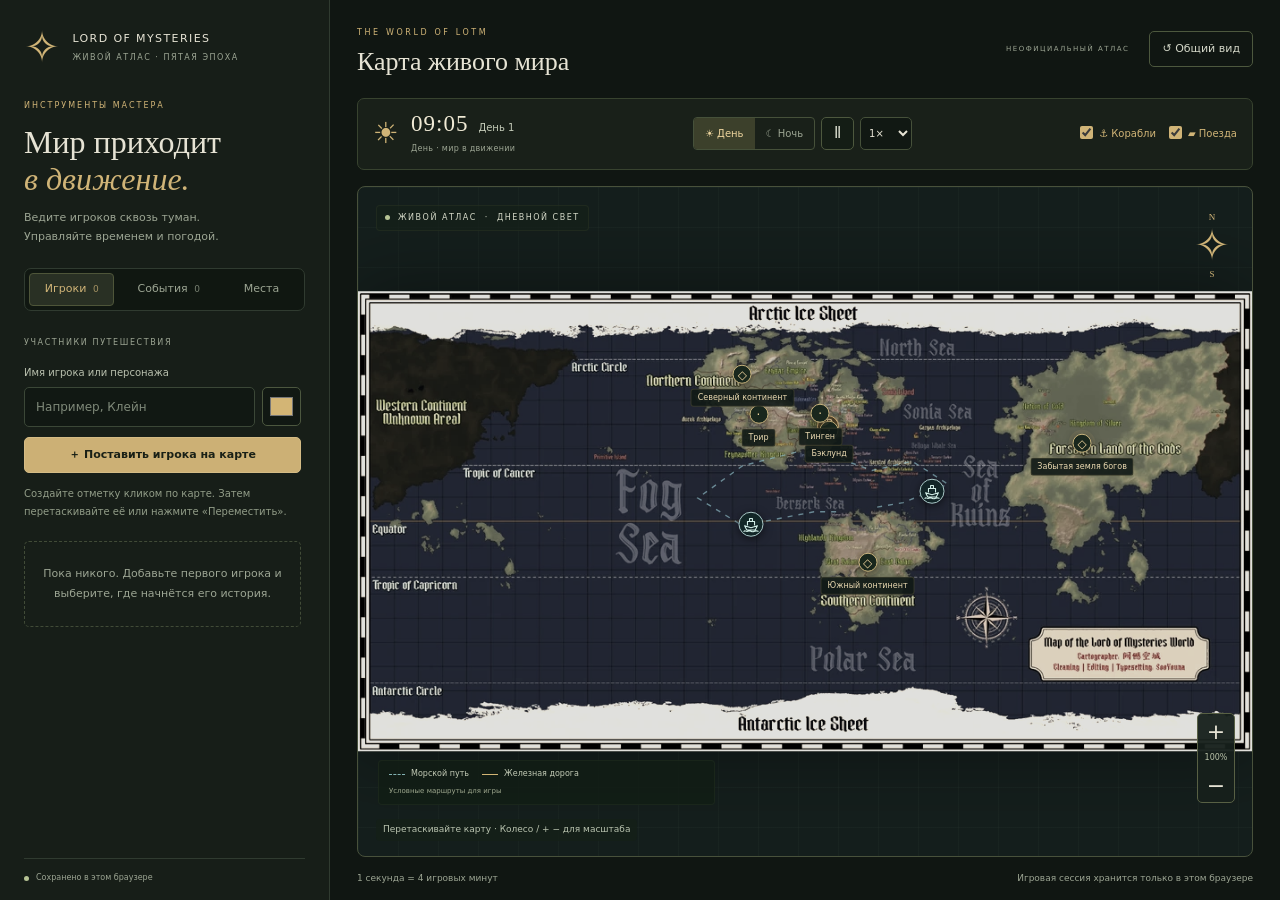
==== downloads/LotM-Atlas.html @ 6cd2f4c1 "Add interactive LotM atlas with players, time, transport and weather" ====
<!doctype html>
<html lang="ru">
<head><meta charset="utf-8"><meta name="viewport" content="width=device-width, initial-scale=1"><meta name="theme-color" content="#111713"><title>LotM — Живой атлас</title><style>
:root{color-scheme:dark;--bg:#101612;--panel:#171e18;--line:#303b30;--text:#e6e3d4;--muted:#9ca593;--gold:#d0b477;--soft-gold:#aa945f;--field:#111813}*{box-sizing:border-box}[hidden]{display:none!important}body{margin:0;display:flex;height:100dvh;background:var(--bg);color:var(--text);font:13px/1.5 system-ui,-apple-system,sans-serif}button,input,select{font:inherit}button{cursor:pointer;color:inherit}button,a,input,select{-webkit-tap-highlight-color:transparent}button:focus-visible,a:focus-visible,input:focus-visible,select:focus-visible{outline:2px solid var(--gold);outline-offset:3px}button:disabled{opacity:.5;cursor:not-allowed}button{transition:background .15s,border-color .15s,color .15s}button:hover{border-color:var(--soft-gold)}aside{width:330px;flex-shrink:0;padding:26px 24px 16px;border-right:1px solid var(--line);background:var(--panel);display:flex;flex-direction:column;min-height:0}.brand{display:flex;align-items:center;gap:11px;color:var(--text);text-decoration:none;letter-spacing:1.4px;font-size:11px;flex-shrink:0}.sigil{font:43px Georgia,serif;line-height:1;color:var(--gold)}.brand small{display:block;font-size:8px;color:var(--muted);letter-spacing:1.5px;margin-top:4px}.chapter{font-size:8px;letter-spacing:2px;color:var(--gold);margin-top:31px}h1{font:32px/1.15 Georgia,serif;margin:12px 0 10px}h1 em{font-weight:normal;color:var(--gold)}.intro{color:var(--muted);font-size:11px;line-height:1.8;margin:0 0 21px}.tabs{display:grid;grid-template-columns:1fr 1.2fr .9fr;padding:4px;gap:3px;background:#101711;border:1px solid var(--line);border-radius:7px;flex-shrink:0;margin-bottom:24px}.tabs button{border:1px solid transparent;background:transparent;padding:7px 3px;font-size:11px;color:var(--muted);border-radius:4px;white-space:nowrap}.tabs button.active{color:var(--gold);background:#293024;border-color:#4e5539}.tabs span{font-size:9px;opacity:.75;margin-left:3px}.sidebar-content{flex:1;min-height:0;overflow:auto;scrollbar-width:thin;scrollbar-color:#4e593f transparent;padding:2px 4px 10px 0}.section-label,.list-heading{color:var(--muted);font-size:8px;letter-spacing:1.6px;margin:0 0 16px}.list-heading{display:flex;justify-content:space-between;margin-bottom:9px}form label{display:block;color:#bac1af;font-size:10px;margin-bottom:7px}input:not([type=checkbox]):not([type=range]):not([type=color]),select{width:100%;min-width:0;border:1px solid #3b4737;background:var(--field);border-radius:5px;color:var(--text);font-size:12px;padding:10px 11px;outline-offset:1px}input::placeholder{color:#7f8979}input[type=color]{width:39px;height:39px;flex-shrink:0;background:var(--field);border:1px solid #4c573f;border-radius:5px;padding:5px;cursor:pointer}input[type=range]{width:100%;accent-color:var(--gold);margin:2px 0 15px}input[type=checkbox]{accent-color:var(--gold);width:13px;height:13px;margin:0 6px 0 0;vertical-align:-2px;cursor:pointer}.input-row{display:flex;gap:7px;margin-bottom:10px}.primary,.outline,.square{border:1px solid #4d583e;border-radius:5px;padding:9px 12px;font-size:11px;background:transparent;color:#d4d7c8}.primary{background:#ccb075;color:#192016;border-color:#d4bb85;font-weight:600}.primary:hover{background:#e0c58d}.full{width:100%}.form-note{font-size:10px;line-height:1.8;color:#929d88;margin:12px 0 20px}.form-grid{display:grid;grid-template-columns:1fr 1fr;gap:10px;margin:13px 0}.form-grid select{font-size:10px;padding:9px 6px}.range-label{display:flex;justify-content:space-between}.range-label span{color:var(--gold)}.entity-list{display:flex;flex-direction:column;gap:9px}.entity-card{border:1px solid #394432;background:#1b231b;border-radius:6px;padding:12px}.entity-card.selected{border-color:#9c8856;background:#272e22}.entity-head{display:flex;gap:10px;align-items:center;min-width:0}.entity-avatar{flex-shrink:0;width:31px;height:31px;display:grid;place-items:center;background:#111a13;border:1px solid var(--player-color,var(--gold));border-radius:50%;color:var(--player-color,var(--gold));font-size:13px}.entity-meta{min-width:0;flex:1}.entity-meta strong{font-weight:500;font-size:12px;display:block;overflow-wrap:anywhere}.entity-meta small,.entity-meta p{display:block;margin:2px 0 0;color:var(--muted);font-size:9px}.entity-actions{display:flex;gap:7px;margin:11px 0 0;flex-wrap:wrap}.entity-actions button{padding:5px 8px;border:1px solid #45513c;background:#20291d;border-radius:4px;font-size:10px;color:#c6ceba}.entity-actions .danger{color:#cba09a;border-color:#57403a;background:transparent}.empty-state{padding:22px 13px;border:1px dashed #414b37;border-radius:5px;text-align:center;color:var(--muted);font-size:11px;line-height:1.8}.empty-state strong{display:block;font-size:12px;color:#d0d3c2;font-weight:500}.empty-state p{margin:5px 0 0}.journal-label{margin:25px 0 12px}#journal{list-style:none;margin:0;padding:0}#journal li{padding:9px 0;border-top:1px solid #303a2b;color:#b1baa5;font-size:10px;line-height:1.7;overflow-wrap:anywhere}.journal-time{display:block;font-size:8px;letter-spacing:.6px;color:var(--gold);margin-bottom:3px}.aside-bottom{display:flex;gap:7px;align-items:center;border-top:1px solid var(--line);padding-top:13px;margin-top:7px;color:var(--muted);font-size:8px;flex-shrink:0}.status{display:inline-block;width:5px;height:5px;background:#b6c394;border-radius:50%;flex-shrink:0}.search{display:flex;align-items:center;gap:8px;border:1px solid #3b4737;padding:0 10px;border-radius:5px;background:var(--field)}.search>span{font-size:24px;color:var(--gold)}.search input:not([type]){border:0;background:none;padding-left:0;outline:none}.search:focus-within{outline:2px solid var(--gold);outline-offset:1px}kbd{border:1px solid var(--line);padding:0 5px;font-size:10px;color:var(--muted)}.filters{display:flex;gap:6px;margin:12px 0 23px}.filters button{font-size:10px;background:transparent;border:1px solid var(--line);padding:6px 9px;border-radius:4px;color:var(--muted)}.filters .active{background:#c8ad7219;border-color:#776844;color:var(--gold)}.place{display:flex;width:100%;text-align:left;gap:10px;align-items:center;border:1px solid transparent;background:none;padding:10px 6px;border-radius:5px;margin-bottom:4px}.place:hover,.place.selected{background:#252e21;border-color:#454f38}.place .icon{border:1px solid #414e36;width:29px;height:29px;display:grid;place-items:center;color:var(--gold);border-radius:4px;flex-shrink:0}.place strong{display:block;font-weight:500;font-size:12px}.place small{font-size:9px;color:var(--muted)}.place .arrow{margin-left:auto;color:var(--gold)}.empty{font-size:12px;color:var(--muted);padding:16px}main{padding:0 27px;min-width:0;flex:1;display:flex;flex-direction:column;min-height:0}header{height:98px;display:flex;align-items:center;justify-content:space-between;flex-shrink:0;gap:15px}.eyebrow{font-size:8px;letter-spacing:2.6px;color:var(--gold)}h2{font:26px Georgia,serif;margin:7px 0 0}.header-actions{display:flex;gap:20px;align-items:center}.edition{font-size:7px;letter-spacing:1.5px;color:var(--muted)}.world-controls{display:flex;align-items:center;gap:19px;justify-content:space-between;padding:12px 15px;background:#192019;border:1px solid #38432f;border-radius:7px;margin-bottom:16px;flex-shrink:0;flex-wrap:wrap}.clock-block{display:flex;align-items:center;gap:12px;min-width:152px}#phase-icon{font-size:29px;color:var(--gold);line-height:1}.clock-line{display:flex;gap:10px;align-items:baseline}#world-time{font:23px Georgia,serif;letter-spacing:1px;color:#f0ead5}#world-day{color:#c4cbb8;font-size:10px}#phase-label{font-size:8px;color:var(--muted);letter-spacing:.3px}.time-controls{display:flex;align-items:center;gap:6px}.segmented{display:flex;border:1px solid #46513a;border-radius:4px;overflow:hidden}.segmented button{border:0;background:transparent;color:var(--muted);padding:8px 11px;font-size:10px}.segmented button[aria-pressed=true]{background:#3c402b;color:#ecd39d}.square{font-size:15px;width:33px;height:33px;padding:3px;line-height:1;background:#141d15}.speed-label{margin:0}.speed-label select{width:52px;padding:7px 4px;font-size:10px;border-color:#46513a;height:33px}.transport-controls{display:flex;gap:13px;align-items:center}.transport-controls label{font-size:10px;white-space:nowrap;cursor:pointer;color:#bfc7b0}.transport-controls label:has(input:checked){color:var(--gold)}.map{position:relative;flex:1;overflow:hidden;min-height:350px;background:#141e1c;border:1px solid #48513b;border-radius:8px;touch-action:none;cursor:grab}.map:active{cursor:grabbing}.map[data-placing=true]{cursor:crosshair}.map-grid{position:absolute;inset:0;background-image:linear-gradient(#82977c0b 1px,transparent 1px),linear-gradient(90deg,#82977c0b 1px,transparent 1px);background-size:40px 40px}#world{position:absolute;width:100%;top:50%;transform-origin:center;user-select:none}#world img{display:block;width:100%;height:auto;filter:sepia(.3) saturate(.66) brightness(.88);box-shadow:0 0 70px #0006}#night-overlay,#routes-layer,#weather-layer,#transport-layer,#markers,#players-layer{position:absolute;inset:0;width:100%;height:100%;pointer-events:none}#night-overlay{background:linear-gradient(120deg,#111b58db,#171936d9 65%,#4a35598c);opacity:0;transition:opacity 1.3s;z-index:1}#routes-layer{z-index:2}#weather-layer{z-index:3}#transport-layer{z-index:4}#markers{z-index:5}#players-layer{z-index:6}.marker,.player-marker{position:absolute;transform:translate(-50%,-50%);pointer-events:auto}.marker{border:1px solid #c6b27c;background:#19271d;box-shadow:0 0 0 4px #c8ad721a,0 3px 10px #0008;width:19px;height:19px;border-radius:50%;color:#efd49e;font-size:12px;display:grid;place-items:center;padding:0}.marker:hover,.marker.selected{background:#c8ad72;color:#142016;z-index:2}.marker span{position:absolute;top:23px;background:#111a16e8;padding:2px 6px;border:1px solid #8b805244;border-radius:3px;white-space:nowrap;font-size:8px;color:#ead9b1;pointer-events:none}.player-marker{border:0;background:transparent;padding:0;display:flex;align-items:center;flex-direction:column;touch-action:none;cursor:grab}.player-marker:active{cursor:grabbing}.player-dot{display:grid;place-items:center;width:30px;height:30px;border:2px solid var(--player-color,var(--gold));border-radius:50%;background:#142019;color:var(--player-color,var(--gold));box-shadow:0 0 0 5px #15251bcc,0 3px 12px #0009;font-size:12px;font-weight:700}.player-label{position:absolute;top:35px;white-space:nowrap;max-width:170px;overflow:hidden;text-overflow:ellipsis;background:#111b16f5;color:var(--player-color,var(--gold));border:1px solid var(--player-color,var(--gold));border-radius:4px;padding:3px 7px;font-size:10px;line-height:1.3}.player-marker.selected .player-dot{box-shadow:0 0 0 5px #d3b57538,0 0 22px #d3b57577}.map-label{position:absolute;top:18px;left:18px;font-size:8px;letter-spacing:1.5px;display:flex;gap:8px;align-items:center;color:#d5d9c8;background:#152019b8;border:1px solid #4b563633;border-radius:4px;padding:6px 8px;pointer-events:none;z-index:7}.compass{position:absolute;top:25px;right:22px;display:flex;flex-direction:column;text-align:center;color:var(--gold);font:9px Georgia;pointer-events:none;z-index:7}.compass span{font-size:43px;line-height:1.1}.zoom{position:absolute;bottom:53px;right:17px;display:flex;flex-direction:column;background:#17201cf2;border:1px solid #586044;border-radius:5px;overflow:hidden;align-items:center;z-index:8}.zoom button{background:none;border:0;width:36px;height:34px;font-size:22px}.zoom button:hover{background:#35402a}.zoom span{font-size:8px;color:#bdc6ac;padding:4px}.hint{position:absolute;bottom:15px;left:18px;color:#bac4b0;font-size:9px;background:#142018ce;padding:4px 7px;border-radius:4px;pointer-events:none;z-index:7}.map-legend{display:flex;flex-wrap:wrap;gap:6px 13px;position:absolute;bottom:51px;left:20px;font-size:8px;color:#c3cbb6;pointer-events:none;background:#121d16dc;padding:7px 10px;border:1px solid #3d4a3233;border-radius:4px;z-index:7;max-width:calc(100% - 85px)}.map-legend span{display:flex;align-items:center;gap:6px}.map-legend small{font-size:7px;color:#9fa98f;width:100%}.legend-line{display:inline-block;width:16px;height:0;border-top:1px dashed #82b2b2}.legend-line.rail{border-color:#d3b575;border-top-style:solid}#placement-banner{position:absolute;top:55px;left:18px;right:80px;display:flex;justify-content:space-between;gap:10px;align-items:center;z-index:10;background:#34412af5;border:1px solid #b39d62;border-radius:5px;padding:10px 12px;font-size:11px;color:#eee3c1;box-shadow:0 5px 22px #0005}#placement-text{overflow-wrap:anywhere}#cancel-placement{background:#1b281b;border:1px solid #7a8457;border-radius:3px;padding:5px 7px;color:#e4d7af;font-size:10px;white-space:nowrap}#detail{position:absolute;bottom:110px;left:20px;width:300px;max-width:calc(100% - 90px);background:#18201cf5;border:1px solid #74805a;border-radius:7px;padding:20px;box-shadow:0 12px 40px #0006;cursor:default;z-index:9}#detail h3{font:24px Georgia;margin:9px 0}#detail p{font-size:11px;color:#bec6b2;line-height:1.8}#detail small{color:var(--gold);letter-spacing:1.2px;font-size:8px}#detail button{position:absolute;right:12px;top:8px;border:0;background:none;font-size:22px;color:var(--muted)}footer{display:flex;justify-content:space-between;gap:15px;padding:15px 0;color:var(--muted);font-size:9px;flex-shrink:0}footer>span:last-child{text-align:right}#toast{position:fixed;bottom:27px;left:50%;transform:translateX(-50%);z-index:30;background:#263321;border:1px solid #7b8960;color:#eee4c7;font-size:12px;max-width:calc(100% - 32px);padding:11px 18px;border-radius:6px;box-shadow:0 5px 25px #0007;pointer-events:none}#toast:empty{display:none}body[data-phase=night] .map{background:#101622}body[data-phase=night] #phase-icon{color:#c0b8df}body[data-paused=true] .rain-streak{animation-play-state:paused!important}.sr-only{position:absolute;width:1px;height:1px;padding:0;margin:-1px;overflow:hidden;clip:rect(0,0,0,0);white-space:nowrap;border:0}@media(min-width:1600px){aside{width:350px;padding:32px 28px}h1{font-size:36px}.chapter{margin-top:36px}main{padding:0 35px}header{height:105px}.world-controls{padding:14px 20px}}@media(max-width:1150px) and (min-width:801px){aside{width:300px;padding:24px 19px}main{padding:0 18px}.world-controls{gap:9px}.transport-controls{width:100%;padding-top:9px;border-top:1px solid #35422d;justify-content:flex-end}.edition{display:none}.time-controls{gap:5px}.segmented button{padding:8px}}@media(max-height:760px) and (min-width:801px){aside{padding-top:20px}.chapter{margin-top:20px}h1{font-size:27px}.intro{margin-bottom:15px}.tabs{margin-bottom:17px}header{height:80px}.world-controls{margin-bottom:12px;padding:9px 13px}.map{min-height:260px}footer{padding:12px 0}}@media(max-width:800px){body{height:auto;min-height:100dvh;flex-direction:column}aside{width:100%;padding:17px 18px 12px;border-right:0;border-bottom:1px solid var(--line)}.brand{font-size:10px}.brand small{font-size:7px}.sigil{font-size:32px}.chapter,.intro{display:none}h1{font-size:24px;margin:12px 0 15px}h1 br{display:none}h1 em{margin-left:5px}.tabs{margin-bottom:14px;max-width:500px}.sidebar-content{max-height:270px;min-height:0;flex:auto}.section-label{margin-bottom:10px}.aside-bottom{font-size:8px;padding-top:9px;margin-top:8px}.form-note{font-size:10px;margin:10px 0 13px}.input-row{margin-bottom:8px}.entity-list{gap:7px}.entity-card{padding:10px}.entity-actions{margin-top:8px}.empty-state{padding:14px}.form-grid{margin:9px 0}.form-grid select{font-size:11px}.form-note br{display:none}main{padding:0 14px;flex:1}header{height:80px;gap:8px}h2{font-size:23px}.eyebrow{font-size:7px}.edition{display:none}.header-actions{gap:0}.outline{padding:8px 9px}.outline span{display:none}.world-controls{gap:12px;padding:12px;margin-bottom:12px}.clock-block{min-width:130px;gap:8px}.clock-line{gap:6px}#world-time{font-size:22px}#phase-label{font-size:7px}#world-day{font-size:9px}#phase-icon{font-size:24px}.segmented button{padding:7px;font-size:9px}.square{width:30px;height:31px}.speed-label select{width:45px;height:31px}.time-controls{gap:4px}.transport-controls{width:100%;gap:20px;padding-top:9px;border-top:1px solid #35422d}.transport-controls label{font-size:10px}.map{height:58dvh;min-height:400px;flex:auto}.map-label{font-size:6px;left:10px;top:12px;gap:5px;padding:5px}.compass{right:15px;top:58px;font-size:8px}.compass span{font-size:34px}.marker{width:16px;height:16px;font-size:10px}.marker span{font-size:7px;top:20px;padding:1px 4px}.player-dot{width:26px;height:26px;font-size:10px}.player-label{font-size:8px;top:31px;max-width:100px;padding:2px 5px}.map-legend{bottom:53px;left:11px;gap:4px 10px;font-size:7px;padding:5px 7px;max-width:calc(100% - 70px)}.map-legend small{font-size:6px}.hint{font-size:7px;left:10px;bottom:13px;max-width:calc(100% - 20px)}.zoom{right:11px;bottom:53px}.zoom button{width:31px;height:30px;font-size:20px}#placement-banner{left:10px;right:10px;top:44px;padding:9px;font-size:10px;align-items:flex-start}#cancel-placement{font-size:9px}#detail{bottom:115px;left:11px;padding:15px;width:270px;max-width:calc(100% - 60px)}#detail h3{font-size:21px}#detail p{font-size:10px}footer{padding:12px 0;gap:8px;font-size:7px}footer>span:last-child{max-width:47%}.search input{font-size:12px}.filters{margin:10px 0 17px}.place{padding:8px 6px}#toast{bottom:17px;font-size:11px;padding:10px 13px}}@media(max-width:380px){.world-controls{gap:9px}.clock-block{min-width:110px}#world-time{font-size:20px}#world-day{font-size:8px}.segmented button{padding:7px 5px}.time-controls{gap:3px}.speed-label select{width:40px}.square{width:26px}h2{font-size:21px}}@media(prefers-reduced-motion:reduce){*,*::before,*::after{scroll-behavior:auto!important;transition:none!important}.rain-streak{animation:none!important}}
.entity-name{background:none;border:0;padding:0;text-align:left;font-size:12px;font-weight:500;overflow-wrap:anywhere;flex:1;min-width:0;color:var(--text)}.entity-name:hover{color:var(--gold)}.entity-meta{font-size:9px;color:var(--muted);margin:8px 0 0}.map.placing{cursor:crosshair}.map.placing .marker,.map.placing .player-marker{pointer-events:none}#toast{opacity:0;visibility:hidden;transition:opacity .2s,visibility .2s}#toast.visible{opacity:1;visibility:visible}

</style></head>
<body>
<aside>
  <a class="brand" href="#"><span class="sigil">✧</span><span>LORD OF MYSTERIES<small>ЖИВОЙ АТЛАС · ПЯТАЯ ЭПОХА</small></span></a>
  <div class="chapter">ИНСТРУМЕНТЫ МАСТЕРА</div><h1>Мир приходит<br><em>в движение.</em></h1>
  <p class="intro">Ведите игроков сквозь туман.<br>Управляйте временем и погодой.</p>
  <nav class="tabs" aria-label="Разделы атласа"><button class="active" data-tab="players" aria-pressed="true">Игроки <span id="player-count">0</span></button><button data-tab="events" aria-pressed="false">События <span id="event-count">0</span></button><button data-tab="places" aria-pressed="false">Места</button></nav>
  <div class="sidebar-content">
    <section id="tab-players" class="tab-panel">
      <div class="section-label">УЧАСТНИКИ ПУТЕШЕСТВИЯ</div>
      <form id="player-form"><label for="player-name">Имя игрока или персонажа</label><div class="input-row"><input id="player-name" placeholder="Например, Клейн" maxlength="40" required autocomplete="off"><input id="player-color" type="color" value="#d3b575" aria-label="Цвет игрока" title="Цвет игрока"></div><button class="primary full" type="submit">＋ Поставить игрока на карте</button></form>
      <p class="form-note">Создайте отметку кликом по карте. Затем перетаскивайте её или нажмите «Переместить».</p>
      <div id="players-list" class="entity-list"></div>
    </section>
    <section id="tab-events" class="tab-panel" hidden>
      <div class="section-label">ПОГОДА И СОБЫТИЯ</div>
      <form id="event-form"><label for="event-name">Название дождя</label><input id="event-name" placeholder="Дождь над Лоэном" maxlength="60" value="Дождь" required autocomplete="off"><div class="form-grid"><div><label for="rain-intensity">Сила дождя</label><select id="rain-intensity"><option value="light">Морось</option><option value="medium" selected>Дождь</option><option value="heavy">Ливень</option></select></div><div><label for="rain-duration">Игровых часов</label><select id="rain-duration"><option value="1">1 час</option><option value="3" selected>3 часа</option><option value="6">6 часов</option><option value="12">12 часов</option><option value="0">Без ограничения</option></select></div></div><label class="range-label" for="rain-radius">Размер зоны <span id="radius-value">8%</span></label><input id="rain-radius" type="range" min="3" max="20" value="8"><button class="primary full" type="submit">☂ Добавить зону дождя</button></form>
      <p class="form-note">Выберите центр зоны на карте. Дождь закончится по игровому времени. Переход день / ночь переводит часы вперёд; на паузе время не идёт.</p><div id="events-list" class="entity-list"></div>
      <div class="section-label journal-label">ЖУРНАЛ МИРА</div><ol id="journal"></ol>
    </section>
    <section id="tab-places" class="tab-panel" hidden><label class="search"><span>⌕</span><input id="search" placeholder="Найти место…" aria-label="Найти место"><kbd>/</kbd></label><div class="filters"><button class="active" data-filter="all" aria-pressed="true">Все места</button><button data-filter="city" aria-pressed="false">Города</button><button data-filter="region" aria-pressed="false">Регионы</button></div><div class="list-heading">АТЛАС МЕСТ <span id="count"></span></div><div id="places"></div></section>
  </div>
  <div class="aside-bottom"><span class="status"></span><span id="save-status">Сохраняется в этом браузере</span></div>
</aside>
<main>
  <header><div><span class="eyebrow">THE WORLD OF LOTM</span><h2>Карта живого мира</h2></div><div class="header-actions"><span class="edition">НЕОФИЦИАЛЬНЫЙ АТЛАС</span><button id="reset" class="outline">↺ <span>Общий вид</span></button></div></header>
  <section class="world-controls" aria-label="Время и транспорт">
    <div class="clock-block"><span id="phase-icon" aria-hidden="true">☀</span><div><div class="clock-line"><strong id="world-time">09:00</strong><span id="world-day">День 1</span></div><span id="phase-label">День · мир в движении</span></div></div>
    <div class="time-controls"><div class="segmented" aria-label="Время суток"><button id="day" title="Перевести время вперёд до утра" aria-pressed="true">☀ День</button><button id="night" title="Перевести время вперёд до ночи" aria-pressed="false">☾ Ночь</button></div><button id="pause" class="square" aria-label="Приостановить время" title="Приостановить время">Ⅱ</button><label class="speed-label"><span class="sr-only">Скорость времени</span><select id="speed" aria-label="Скорость времени"><option value="1">1×</option><option value="5">5×</option><option value="15">15×</option></select></label></div>
    <div class="transport-controls"><label><input type="checkbox" id="ships" checked><span>⚓ Корабли</span></label><label><input type="checkbox" id="trains" checked><span>▰ Поезда</span></label></div>
  </section>
  <section class="map" id="viewport" aria-label="Интерактивная карта мира">
    <div class="map-grid"></div>
    <div id="world"><img src="[data-uri]" alt="Карта мира Повелителя тайн" draggable="false"><div id="night-overlay"></div><svg id="routes-layer" viewBox="0 0 1000 514" preserveAspectRatio="none" aria-hidden="true"></svg><div id="weather-layer"></div><div id="transport-layer"></div><div id="markers"></div><div id="players-layer"></div></div>
    <div class="map-label"><span class="status"></span> ЖИВОЙ АТЛАС <span>·</span><span id="map-phase">ДНЕВНОЙ СВЕТ</span></div>
    <div id="placement-banner" hidden><span id="placement-text"></span><button id="cancel-placement" aria-label="Отменить размещение">Отмена ×</button></div>
    <div class="compass">N<span>✧</span>S</div><div class="zoom"><button id="plus" aria-label="Приблизить">+</button><span id="zoom-level">100%</span><button id="minus" aria-label="Отдалить">−</button></div>
    <div class="map-legend"><span><i class="legend-line sea"></i> Морской путь</span><span><i class="legend-line rail"></i> Железная дорога</span><small>Условные маршруты для игры</small></div>
    <div class="hint" id="map-hint">Перетаскивайте карту · Колесо / + − для масштаба</div><div id="detail" hidden></div>
  </section>
  <footer><span id="clock-hint">1 секунда = 4 игровые минуты</span><span>Игровая сессия хранится только в этом браузере</span></footer>
</main>
<div id="toast" role="status" aria-live="polite"></div>
<script>
/* Map simulation uses illustrative campaign routes, not canonical rail or sea charts. */
(function () {
  'use strict';
  const SVG_NS = 'http://www.w3.org/2000/svg';
  const routeDefinitions = [
    { id: 'sea-east', kind: 'ship', name: 'Почтовый пароход', period: 420, offset: 0,
      points: [[54, 36.5], [57.5, 39], [62, 37], [66, 42], [61, 46], [58, 47]] },
    { id: 'sea-west', kind: 'ship', name: 'Торговое судно', period: 540, offset: 180,
      points: [[49, 35], [43, 38], [38, 45], [43, 51], [51, 48], [54, 48]] },
    { id: 'rail-loen', kind: 'train', name: 'Экспресс Лоэна', period: 180, offset: 35,
      points: [[51.7, 26.5], [52.1, 27.5], [52.4, 28.3], [52.7, 30.2]] }
  ];
  const icons = {
    ship: '<svg viewBox="0 0 24 24" aria-hidden="true"><path d="M3 14l9 3 9-3-3 6H6zM7 13V8h10v5M10 8V4h4v4M2 22c2-2 3 1 5 0s3-1 5 0 3 1 5 0 3-1 5 0"/></svg>',
    train: '<svg viewBox="0 0 24 24" aria-hidden="true"><rect x="6" y="3" width="12" height="15" rx="3"/><path d="M7 10h10M12 4v6M8 18l-3 4m11-4 3 4M7 21h10"/><circle cx="9" cy="14" r="1"/><circle cx="15" cy="14" r="1"/></svg>'
  };
  function injectStyles() {
    if (document.getElementById('world-simulation-style')) return;
    const style = document.createElement('style');
    style.id = 'world-simulation-style';
    style.textContent = `
      .simulation-route{fill:none;vector-effect:non-scaling-stroke;stroke-width:1.4;opacity:.65}
      .simulation-route.ship{stroke:#90bdc8;stroke-dasharray:5 6}
      .simulation-route.train{stroke:#e5ba79;stroke-dasharray:2 3;stroke-width:2}
      .transport-marker{position:absolute;transform:translate(-50%,-50%);width:25px;height:25px;display:grid;place-items:center;border-radius:50%;border:1px solid #a8c6c5;background:#112627e8;color:#d4f0e9;box-shadow:0 2px 8px #0008;pointer-events:none;z-index:2}
      .transport-marker.train{width:22px;height:22px;background:#352a18e8;border-color:#d7b47c;color:#f2d7a8}
      .transport-marker svg{width:17px;height:17px;fill:none;stroke:currentColor;stroke-width:1.5;stroke-linejoin:round;stroke-linecap:round}
      .transport-marker[hidden],.simulation-route[hidden]{display:none}
      .weather-zone{position:absolute;transform:translate(-50%,-50%);border-radius:50%;overflow:hidden;background:radial-gradient(ellipse,#56768d35 0%,#62889820 45%,transparent 71%);pointer-events:none;z-index:1}
      .weather-zone::before{content:'';position:absolute;inset:8%;border:1px dashed #a9cee94d;border-radius:50%}
      .weather-zone .rain-streak{position:absolute;width:1px;height:12%;background:linear-gradient(transparent,#c3e2ffad);animation:map-rain-fall .8s linear infinite;transform:rotate(18deg);opacity:.8}
      .weather-zone .weather-caption{position:absolute;left:50%;top:18%;transform:translateX(-50%);white-space:nowrap;padding:2px 5px;background:#14232ed9;color:#c5e0ee;border-radius:3px;font-size:8px;letter-spacing:.03em;border:1px solid #769bb044}
      @keyframes map-rain-fall{from{translate:9px -12px;opacity:0}15%{opacity:.8}to{translate:-9px 65px;opacity:0}}
      @media(prefers-reduced-motion:reduce){.weather-zone .rain-streak{animation:none;opacity:.45}}
    `;
    document.head.append(style);
  }
  function createRoute(definition) {
    const path = document.createElementNS(SVG_NS, 'polyline');
    path.setAttribute('points', definition.points.map(([x, y]) => `${x * 10},${y * 5.14}`).join(' '));
    path.setAttribute('class', `simulation-route ${definition.kind}`);
    const title = document.createElementNS(SVG_NS, 'title');
    title.textContent = `${definition.name} — условный маршрут кампании`;
    path.append(title);
    return path;
  }
  function sample(points, progress) {
    const lengths = points.slice(1).map((p, i) => Math.hypot((p[0] - points[i][0]) * 10, (p[1] - points[i][1]) * 5.14));
    let distance = progress * lengths.reduce((sum, length) => sum + length, 0);
    for (let i = 0; i < lengths.length; i++) {
      if (distance <= lengths[i] || i === lengths.length - 1) {
        const fraction = lengths[i] ? distance / lengths[i] : 0;
        return { x: points[i][0] + (points[i + 1][0] - points[i][0]) * fraction,
          y: points[i][1] + (points[i + 1][1] - points[i][1]) * fraction };
      }
      distance -= lengths[i];
    }
    return { x: points[0][0], y: points[0][1] };
  }
  window.createWorldSimulation = function ({ routesLayer, transportLayer, weatherLayer, onArrival }) {
    injectStyles();
    const transport = routeDefinitions.map(definition => {
      const path = createRoute(definition);
      routesLayer.append(path);
      const marker = document.createElement('div');
      marker.className = `transport-marker ${definition.kind}`;
      marker.setAttribute('role', 'img');
      marker.setAttribute('aria-label', `${definition.name} — условный маршрут кампании`);
      marker.title = `${definition.name} · Условный маршрут кампании`;
      marker.innerHTML = icons[definition.kind];
      transportLayer.append(marker);
      return { definition, marker, path, lastLeg: null };
    });
    const zones = new Map();
    let lastWeatherSignature = '';
    function updateWeather(events) {
      const signature = JSON.stringify(events);
      if (signature === lastWeatherSignature) return;
      lastWeatherSignature = signature;
      const active = new Set(events.map(event => String(event.id)));
      for (const [id, zone] of zones) {
        if (!active.has(id)) { zone.remove(); zones.delete(id); }
      }
      events.forEach(event => {
        const id = String(event.id);
        let zone = zones.get(id);
        const intensity = ['light', 'heavy'].includes(event.intensity) ? event.intensity : 'medium';
        if (!zone) {
          zone = document.createElement('div');
          zone.className = 'weather-zone';
          zone.dataset.eventId = id;
          for (let i = 0; i < 54; i++) {
            const streak = document.createElement('i');
            streak.className = 'rain-streak';
            streak.style.left = `${8 + ((i * 31) % 84)}%`;
            streak.style.top = `${12 + ((i * 19) % 63)}%`;
            streak.style.animationDelay = `${-(i * .127) % 1.3}s`;
            streak.style.animationDuration = `${.6 + (i % 5) * .09}s`;
            zone.append(streak);
          }
          const caption = document.createElement('span');
          caption.className = 'weather-caption';
          zone.append(caption);
          weatherLayer.append(zone);
          zones.set(id, zone);
        }
        const radius = Math.max(1, Number(event.radius) || 8);
        zone.style.left = `${event.x}%`;
        zone.style.top = `${event.y}%`;
        zone.style.width = `${radius * 2}%`;
        zone.style.height = `${radius * 2 * 1000 / 514}%`;
        zone.dataset.intensity = intensity;
        zone.style.opacity = intensity === 'light' ? '.65' : '1';
        zone.style.background = intensity === 'heavy'
          ? 'radial-gradient(ellipse,#37576f70 0%,#4d728b48 45%,transparent 71%)'
          : intensity === 'light'
            ? 'radial-gradient(ellipse,#7a9baa25 0%,#7a9baa12 45%,transparent 71%)'
            : 'radial-gradient(ellipse,#56768d35 0%,#62889820 45%,transparent 71%)';
        const streakCount = intensity === 'heavy' ? 54 : intensity === 'light' ? 16 : 34;
        const baseDuration = intensity === 'heavy' ? .35 : intensity === 'light' ? 1.15 : .6;
        zone.querySelectorAll('.rain-streak').forEach((streak, i) => {
          streak.style.display = i < streakCount ? '' : 'none';
          streak.style.animationDuration = `${baseDuration + (i % 5) * .09}s`;
          streak.style.height = intensity === 'heavy' ? '17%' : intensity === 'light' ? '8%' : '12%';
        });
        zone.title = event.name || 'Дождь';
        zone.querySelector('.weather-caption').textContent = `☂ ${event.name || 'Дождь'}`;
      });
    }
    return {
      update({ minutes = 0, ships = true, trains = true, events = [] } = {}) {
        const time = Number.isFinite(minutes) ? minutes : 0;
        transport.forEach(item => {
          const { definition, marker, path } = item;
          const enabled = definition.kind === 'ship' ? ships : trains;
          marker.hidden = !enabled;
          path.toggleAttribute('hidden', !enabled);
          if (!enabled) return;
          const elapsed = time + definition.offset;
          const leg = Math.floor(elapsed / definition.period);
          const part = ((elapsed % definition.period) + definition.period) % definition.period / definition.period;
          const progress = ((leg % 2) + 2) % 2 ? 1 - part : part;
          const position = sample(definition.points, progress);
          marker.style.left = `${position.x}%`;
          marker.style.top = `${position.y}%`;
          marker.dataset.route = definition.id;
          if (item.lastLeg !== null && item.lastLeg !== leg && Math.abs(leg - item.lastLeg) === 1 && typeof onArrival === 'function') {
            onArrival({ id: definition.id, name: definition.name, kind: definition.kind });
          }
          item.lastLeg = leg;
        });
        updateWeather(Array.isArray(events) ? events : []);
      },
      destroy() {
        transport.forEach(item => { item.marker.remove(); item.path.remove(); });
        zones.forEach(zone => zone.remove());
        zones.clear();
      }
    };
  };
})();

</script><script>
'use strict';
const places = [
  {id:'backlund',name:'Бэклунд',type:'city',region:'Королевство Лоэн',x:52.7,y:30.2,description:'Столица королевства Лоэн, известная как Столица столиц. За её фабриками, туманными улицами и аристократическими кварталами скрывается мир Потусторонних.'},
  {id:'tingen',name:'Тинген',type:'city',region:'Королевство Лоэн',x:51.7,y:26.5,description:'Университетский город королевства Лоэн. Здесь начинается история Клейна Моретти и его знакомство с Ночными ястребами.'},
  {id:'trier',name:'Трир',type:'city',region:'Республика Интис',x:44.8,y:26.8,description:'Столица республики Интис — город искусства, моды и интриг, тесно связанный с наследием императора Розелля.'},
  {id:'north',name:'Северный континент',type:'region',region:'Земли королевств',x:43,y:18,description:'Земли Лоэна, Интиса, Фейсака и Фенепоттера. Центр промышленности, церквей и политических противоречий Пятой эпохи.'},
  {id:'south',name:'Южный континент',type:'region',region:'За морем Берсерка',x:57,y:59,description:'Континент древних традиций и наследия империи Балам, отделённый от севера опасными морскими путями.'},
  {id:'forsaken',name:'Забытая земля богов',type:'region',region:'За морем Руин',x:81,y:33,description:'Таинственные земли, погружённые во тьму после древней катастрофы. Здесь находится Город Серебра.'}
];
const $ = selector => document.querySelector(selector);
const viewport = $('#viewport'), world = $('#world');
const STORAGE_KEY = 'lotm-living-atlas-v1';
const clamp = (value, min, max) => Math.max(min, Math.min(max, value));
const finite = value => typeof value === 'number' && Number.isFinite(value);
const id = () => typeof crypto.randomUUID === 'function' ? crypto.randomUUID() : `${Date.now()}-${Math.random().toString(36).slice(2)}`;
const state = {minutes:540,running:true,speed:1,ships:true,trains:true,players:[],events:[],journal:[]};
let storageAvailable = true;
try {
  const saved = JSON.parse(localStorage.getItem(STORAGE_KEY));
  if (saved && saved.version === 1) {
    if (finite(saved.minutes) && saved.minutes >= 0) state.minutes = saved.minutes;
    if ([1,5,15].includes(saved.speed)) state.speed = saved.speed;
    for (const key of ['running','ships','trains']) if (typeof saved[key] === 'boolean') state[key] = saved[key];
    const validPoint = p => p && typeof p.id === 'string' && typeof p.name === 'string' && p.name.trim() && finite(p.x) && finite(p.y) && p.x >= 0 && p.x <= 100 && p.y >= 0 && p.y <= 100;
    state.players = (Array.isArray(saved.players) ? saved.players : []).filter(p => validPoint(p) && /^#[a-f\d]{6}$/i.test(p.color)).slice(0,30).map(p => ({id:p.id,name:p.name.slice(0,40),color:p.color,x:p.x,y:p.y}));
    state.events = (Array.isArray(saved.events) ? saved.events : []).filter(e => validPoint(e) && finite(e.radius) && ['light','medium','heavy'].includes(e.intensity) && (e.endsAt === null || finite(e.endsAt) && e.endsAt > state.minutes)).slice(0,30).map(e => ({id:e.id,name:e.name.slice(0,60),x:e.x,y:e.y,radius:clamp(e.radius,3,20),intensity:e.intensity,endsAt:e.endsAt}));
    state.journal = (Array.isArray(saved.journal) ? saved.journal : []).filter(e => e && typeof e.text === 'string' && finite(e.minutes)).slice(0,12).map(e => ({text:e.text.slice(0,180),minutes:e.minutes}));
  }
} catch { storageAvailable = false; }
let filter='all', selectedPlace=null, selectedPlayer=null, scale=1, dx=0, dy=0, mode=null, mapDrag=null, toastTimer;
function node(tag, className, text) {
  const el = document.createElement(tag);
  if (className) el.className = className;
  if (text !== undefined) el.textContent = text;
  return el;
}
function button(text, className, action, label) {
  const el = node('button',className,text);
  el.type = 'button'; el.onclick = action;
  if (label) el.setAttribute('aria-label',label);
  return el;
}
function save() {
  try { localStorage.setItem(STORAGE_KEY,JSON.stringify({version:1,...state})); storageAvailable = true; }
  catch { storageAvailable = false; }
  $('#save-status').textContent = storageAvailable ? 'Сохранено в этом браузере' : 'Хранилище недоступно — изменения до перезагрузки';
}
function toast(text) {
  $('#toast').textContent=text; $('#toast').classList.add('visible');
  clearTimeout(toastTimer); toastTimer=setTimeout(()=>$('#toast').classList.remove('visible'),4000);
}
function timeText(minutes) {
  const minute=Math.floor(minutes % 1440);
  return `${String(Math.floor(minute/60)).padStart(2,'0')}:${String(minute%60).padStart(2,'0')}`;
}
function addLog(text) {
  state.journal.unshift({text,minutes:state.minutes}); state.journal=state.journal.slice(0,12); renderJournal();
}
function renderJournal() {
  $('#journal').replaceChildren(...state.journal.map(entry=>{
    const li=node('li');li.append(node('span','journal-time',`Д${Math.floor(entry.minutes/1440)+1} · ${timeText(entry.minutes)}`),node('span','',entry.text));return li;
  }));
  if (!state.journal.length) $('#journal').append(node('li','empty-state','Здесь появится история путешествия.'));
}
function setTab(tab) {
  document.querySelectorAll('[data-tab]').forEach(b=>{const active=b.dataset.tab===tab;b.classList.toggle('active',active);b.setAttribute('aria-pressed',String(active));});
  document.querySelectorAll('.tab-panel').forEach(p=>p.hidden=p.id!==`tab-${tab}`);
}
document.querySelectorAll('[data-tab]').forEach(b=>b.onclick=()=>setTab(b.dataset.tab));
function setMode(next) {
  mode=next; $('#placement-banner').hidden=!mode; viewport.classList.toggle('placing',Boolean(mode));
  if (!mode) return;
  closeDetail();
  $('#placement-text').textContent=mode.type==='add-player' ? `Кликните по карте: ${mode.name}` : mode.type==='move-player' ? `Новое место: ${mode.name}` : `Выберите центр дождя: ${mode.name}`;
  toast('Выберите место на карте. Esc — отмена.');
  if (window.innerWidth <= 800) viewport.scrollIntoView({block:'center',behavior:'smooth'});
}
$('#cancel-placement').onclick=()=>setMode(null);
function closeDetail() { $('#detail').hidden=true;selectedPlace=null;renderPlaces(); }
function renderPlaces() {
  const query=$('#search').value.trim().toLocaleLowerCase('ru');
  const visible=places.filter(p=>(filter==='all'||p.type===filter)&&(p.name+' '+p.region).toLocaleLowerCase('ru').includes(query));
  $('#count').textContent=String(visible.length).padStart(2,'0');$('#places').replaceChildren();$('#markers').replaceChildren();
  for(const p of visible){
    const row=button('',`place${selectedPlace===p.id?' selected':''}`,()=>selectPlace(p));
    const text=node('span');text.append(node('strong','',p.name),node('small','',p.region));row.append(node('span','icon',p.type==='city'?'♜':'◇'),text,node('span','arrow','↗'));$('#places').append(row);
    const marker=button('',`marker${selectedPlace===p.id?' selected':''}`,()=>{if(!mode)selectPlace(p);},p.name);
    marker.style.left=p.x+'%';marker.style.top=p.y+'%';marker.append(document.createTextNode(p.type==='city'?'·':'◇'),node('span','',p.name));
    marker.onpointerdown=e=>{if(!mode)e.stopPropagation();};$('#markers').append(marker);
  }
  if(!visible.length)$('#places').append(node('p','empty-state','Места не найдены. Попробуйте другой запрос.'));
}
function selectPlace(p) {
  selectedPlace=p.id;const panel=$('#detail');panel.hidden=false;panel.replaceChildren();
  panel.append(button('×','close-detail',closeDetail,'Закрыть карточку'),node('small','',`${p.type==='city'?'ГОРОД':'РЕГИОН'} / ${p.region}`),node('h3','',p.name),node('p','',p.description));renderPlaces();
}
function locate(x,y) {
  scale=Math.max(scale,1.6);const width=world.offsetWidth,height=world.offsetHeight;
  dx=(.5-x/100)*width*scale;dy=(.5-y/100)*height*scale;transform();
}
function selectPlayer(player, focus=false) {
  selectedPlayer=player.id;renderPlayers();if(focus)locate(player.x,player.y);
}
function renderPlayers() {
  $('#player-count').textContent=state.players.length;
  $('#players-list').replaceChildren();$('#players-layer').replaceChildren();
  if(!state.players.length)$('#players-list').append(node('div','empty-state','Пока никого. Добавьте первого игрока и выберите, где начнётся его история.'));
  for(const player of state.players){
    const card=node('div',`entity-card${selectedPlayer===player.id?' selected':''}`);card.style.setProperty('--player-color',player.color);
    const head=node('div','entity-head');const name=button(player.name,'entity-name',()=>selectPlayer(player,true),`Показать игрока ${player.name}`);head.append(node('span','entity-avatar',Array.from(player.name)[0].toUpperCase()),name);
    const actions=node('div','entity-actions');actions.append(button('↗ Переместить','move-button',()=>{selectPlayer(player);setMode({type:'move-player',id:player.id,name:player.name});}),button('Удалить','danger',()=>{
      state.players=state.players.filter(p=>p.id!==player.id);if(mode?.id===player.id)setMode(null);if(selectedPlayer===player.id)selectedPlayer=null;addLog(`${player.name}: отметка удалена`);renderPlayers();save();
    },`Удалить игрока ${player.name}`));card.append(head,node('div','entity-meta',`Позиция на карте · ${player.x.toFixed(1)} / ${player.y.toFixed(1)}`),actions);$('#players-list').append(card);
    const marker=button('','player-marker'+(selectedPlayer===player.id?' selected':''),()=>{if(!mode)selectPlayer(player);},`Игрок ${player.name}. Перетащите или используйте стрелки`);
    marker.style.setProperty('--player-color',player.color);marker.style.left=player.x+'%';marker.style.top=player.y+'%';marker.dataset.playerId=player.id;marker.append(node('span','player-dot',Array.from(player.name)[0].toUpperCase()),node('span','player-label',player.name));
    let drag=null;
    marker.onpointerdown=e=>{
      if(mode)return;e.stopPropagation();if(e.button!==0)return;
      drag={startX:e.clientX,startY:e.clientY,x:player.x,y:player.y,moved:false};marker.setPointerCapture(e.pointerId);marker.classList.add('dragging');
    };
    marker.onpointermove=e=>{
      if(!drag)return;
      if(Math.hypot(e.clientX-drag.startX,e.clientY-drag.startY)>4)drag.moved=true;
      if(!drag.moved)return;
      const rect=world.getBoundingClientRect();player.x=clamp(drag.x+(e.clientX-drag.startX)/rect.width*100,1,99);player.y=clamp(drag.y+(e.clientY-drag.startY)/rect.height*100,1,99);
      marker.style.left=player.x+'%';marker.style.top=player.y+'%';
    };
    marker.onpointerup=e=>{
      if(!drag)return;e.stopPropagation();const moved=drag.moved;drag=null;
      if(moved){addLog(`${player.name}: новое место на карте`);save();toast(`${player.name}: положение сохранено`);}selectPlayer(player);
    };
    marker.onpointercancel=()=>{if(drag){player.x=drag.x;player.y=drag.y;drag=null;renderPlayers();}};
    marker.onkeydown=e=>{
      const direction={ArrowLeft:[-1,0],ArrowRight:[1,0],ArrowUp:[0,-1],ArrowDown:[0,1]}[e.key];if(!direction)return;e.preventDefault();
      player.x=clamp(player.x+direction[0]*(e.shiftKey?2:.5),1,99);player.y=clamp(player.y+direction[1]*(e.shiftKey?2:.5),1,99);selectedPlayer=player.id;renderPlayers();save();
      Array.from(document.querySelectorAll('[data-player-id]')).find(el=>el.dataset.playerId===player.id)?.focus();
    };
    $('#players-layer').append(marker);
  }
}
const intensityLabels={light:'Морось',medium:'Дождь',heavy:'Ливень'};
function remaining(event) {return event.endsAt===null?'Без ограничения':`Ещё ${Math.max(1,Math.ceil(event.endsAt-state.minutes))} игровых мин.`;}
function renderEvents() {
  $('#event-count').textContent=state.events.length;$('#events-list').replaceChildren();
  if(!state.events.length)$('#events-list').append(node('div','empty-state','Небо ясное. Создайте дождь в любой точке мира.'));
  for(const event of state.events){
    const card=node('div','entity-card weather-card');const head=node('div','entity-head');head.append(node('span','entity-avatar','☂'),button(event.name,'entity-name',()=>locate(event.x,event.y),`Показать событие ${event.name}`));
    const meta=node('div','entity-meta',`${intensityLabels[event.intensity]} · ${remaining(event)}`);meta.dataset.remaining=event.id;
    const actions=node('div','entity-actions');actions.append(button('↗ Переместить','move-button',()=>setMode({type:'move-event',id:event.id,name:event.name})),button('Завершить','danger',()=>endEvent(event.id),`Завершить событие ${event.name}`));card.append(head,meta,actions);$('#events-list').append(card);
  }
}
function endEvent(eventId,expired=false) {
  const event=state.events.find(e=>e.id===eventId);if(!event)return;
  state.events=state.events.filter(e=>e.id!==eventId);if(mode?.id===eventId)setMode(null);
  addLog(`${event.name}: ${expired?'дождь закончился':'событие завершено'}`);renderEvents();updateWorld();save();toast(`${event.name}: дождь закончился`);
}
$('#player-form').onsubmit=e=>{
  e.preventDefault();const name=$('#player-name').value.trim();if(!name){$('#player-name').focus();return;}
  if(state.players.length>=30){toast('На карте уже 30 игроков. Удалите ненужную отметку.');return;}
  setMode({type:'add-player',name,color:$('#player-color').value});
};
$('#event-form').onsubmit=e=>{
  e.preventDefault();const name=$('#event-name').value.trim();if(!name){$('#event-name').focus();return;}
  if(state.events.length>=30){toast('На карте уже 30 событий. Завершите одно из них.');return;}
  setMode({type:'add-event',name,radius:Number($('#rain-radius').value),intensity:$('#rain-intensity').value,duration:Number($('#rain-duration').value)});
};
$('#rain-radius').oninput=()=>$('#radius-value').textContent=$('#rain-radius').value+'%';
function placeAt(clientX,clientY) {
  const rect=world.getBoundingClientRect(),x=(clientX-rect.left)/rect.width*100,y=(clientY-rect.top)/rect.height*100;
  if(x<1||x>99||y<1||y>99){toast('Выберите точку внутри изображения карты.');return;}
  const current=mode;setMode(null);
  if(current.type==='add-player'){
    const player={id:id(),name:current.name,color:current.color,x,y};state.players.push(player);selectedPlayer=player.id;$('#player-name').value='';addLog(`${player.name}: начало путешествия`);renderPlayers();toast(`${player.name} добавлен на карту`);
  }else if(current.type==='move-player'){
    const player=state.players.find(p=>p.id===current.id);if(player){player.x=x;player.y=y;selectedPlayer=player.id;addLog(`${player.name}: новое место на карте`);renderPlayers();toast(`${player.name}: положение сохранено`);}
  }else if(current.type==='move-event'){
    const event=state.events.find(e=>e.id===current.id);if(event){event.x=x;event.y=y;addLog(`${event.name}: зона дождя перемещена`);renderEvents();toast('Зона дождя перемещена');}
  }else{
    const event={id:id(),name:current.name,x,y,radius:current.radius,intensity:current.intensity,endsAt:current.duration?state.minutes+current.duration*60:null};state.events.push(event);addLog(`${event.name}: начался ${intensityLabels[event.intensity].toLowerCase()}`);renderEvents();toast('На карте начался дождь');
  }
  updateWorld();save();
}
function transform() {world.style.transform=`translate(${dx}px, calc(-50% + ${dy}px)) scale(${scale})`;$('#zoom-level').textContent=Math.round(scale*100)+'%';}
function zoom(factor) {scale=clamp(scale*factor,.75,5);transform();}
$('#plus').onclick=()=>zoom(1.25);$('#minus').onclick=()=>zoom(.8);
$('#reset').onclick=()=>{scale=1;dx=dy=0;closeDetail();transform();};
viewport.addEventListener('wheel',e=>{if(e.target.closest('#detail, #placement-banner'))return;e.preventDefault();zoom(e.deltaY<0?1.1:1/1.1);},{passive:false});
viewport.onpointerdown=e=>{
  if(e.button!==0)return;
  if(e.target.closest('#detail, .zoom, #placement-banner'))return;
  if(!mode && e.target.closest('button'))return;
  mapDrag={x:e.clientX,y:e.clientY,dx,dy,moved:false};viewport.setPointerCapture(e.pointerId);
};
viewport.onpointermove=e=>{
  if(!mapDrag)return;
  if(Math.hypot(e.clientX-mapDrag.x,e.clientY-mapDrag.y)>5)mapDrag.moved=true;
  if(mapDrag.moved){dx=mapDrag.dx+e.clientX-mapDrag.x;dy=mapDrag.dy+e.clientY-mapDrag.y;transform();}
};
viewport.onpointerup=e=>{if(!mapDrag)return;const click=!mapDrag.moved;mapDrag=null;if(click && mode)placeAt(e.clientX,e.clientY);};viewport.onpointercancel=()=>mapDrag=null;
$('#search').oninput=renderPlaces;
document.querySelectorAll('[data-filter]').forEach(b=>b.onclick=()=>{filter=b.dataset.filter;document.querySelectorAll('[data-filter]').forEach(x=>{x.classList.toggle('active',x===b);x.setAttribute('aria-pressed',String(x===b));});renderPlaces();});
document.addEventListener('keydown',e=>{
  if(e.key==='/'&&!['INPUT','TEXTAREA','SELECT'].includes(document.activeElement.tagName)){e.preventDefault();setTab('places');$('#search').focus();}
  if(e.key==='Escape'){setMode(null);closeDetail();}
});
const simulation=window.createWorldSimulation({routesLayer:$('#routes-layer'),transportLayer:$('#transport-layer'),weatherLayer:$('#weather-layer')});
let lastMinute=-1;
function updateWorld(force=false) {
  simulation.update({minutes:state.minutes,ships:state.ships,trains:state.trains,events:state.events});
  const minute=Math.floor(state.minutes);if(minute===lastMinute&&!force)return;lastMinute=minute;
  const hour=(state.minutes%1440)/60;
  const phase=hour>=7&&hour<18?'day':hour>=18&&hour<20?'dusk':hour>=5&&hour<7?'dawn':'night';
  const label={day:'День',night:'Ночь',dawn:'Рассвет',dusk:'Сумерки'}[phase];
  document.body.dataset.phase=phase;document.body.dataset.paused=String(!state.running);
  const darkness=hour>=7&&hour<18?0:hour>=18&&hour<20?(hour-18)/2*.6:hour>=5&&hour<7?(7-hour)/2*.6:.6;
  $('#night-overlay').style.opacity=darkness;
  $('#phase-icon').textContent=phase==='night'?'☾':'☀';$('#phase-label').textContent=`${label} · ${state.running?'мир в движении':'время на паузе'}`;
  $('#map-phase').textContent={day:'ДНЕВНОЙ СВЕТ',night:'ПОД АЛОЙ ЛУНОЙ',dawn:'ПЕРВЫЙ СВЕТ',dusk:'СУМЕРКИ'}[phase];
  $('#world-time').textContent=timeText(state.minutes);$('#world-day').textContent=`День ${Math.floor(state.minutes/1440)+1}`;
  $('#day').setAttribute('aria-pressed',String(phase==='day'||phase==='dawn'));$('#night').setAttribute('aria-pressed',String(phase==='night'||phase==='dusk'));
  $('#pause').textContent=state.running?'Ⅱ':'▶';$('#pause').setAttribute('aria-label',state.running?'Приостановить время':'Продолжить время');$('#pause').title=state.running?'Приостановить время':'Продолжить время';
  $('#clock-hint').textContent=`1 секунда = ${4*state.speed} игровых минут${state.running?'':' · пауза'}`;
  $('#speed').value=state.speed;$('#ships').checked=state.ships;$('#trains').checked=state.trains;
  for(const event of [...state.events]){
    if(event.endsAt!==null&&event.endsAt<=state.minutes){endEvent(event.id,true);continue;}
    const el=Array.from(document.querySelectorAll('[data-remaining]')).find(n=>n.dataset.remaining===event.id);if(el)el.textContent=`${intensityLabels[event.intensity]} · ${remaining(event)}`;
  }
}
function jumpTime(hour) {
  const currentHour = (state.minutes % 1440) / 60;
  if ((hour === 9 && currentHour >= 7 && currentHour < 18) || (hour === 22 && (currentHour >= 20 || currentHour < 5))) return;
  const target=Math.floor(state.minutes/1440)*1440+hour*60;
  // Jumps always move forward so event durations and the day counter stay coherent.
  state.minutes=target<state.minutes?target+1440:target;
  addLog(hour===9?'Наступил день':'Наступила ночь');updateWorld(true);save();
}
$('#day').onclick=()=>jumpTime(9);$('#night').onclick=()=>jumpTime(22);
$('#pause').onclick=()=>{state.running=!state.running;updateWorld(true);save();};
$('#speed').onchange=()=>{state.speed=Number($('#speed').value);updateWorld(true);save();};
for(const kind of ['ships','trains'])$('#'+kind).onchange=()=>{state[kind]=$('#'+kind).checked;updateWorld(true);save();};
let lastTick=performance.now(),lastSave=lastTick;
function tick(now) {
  const elapsed=Math.min((now-lastTick)/1000,1);lastTick=now;
  if(state.running)state.minutes+=elapsed*4*state.speed;
  updateWorld();
  if(now-lastSave>5000){save();lastSave=now;}
  requestAnimationFrame(tick);
}
document.addEventListener('visibilitychange',()=>{lastTick=performance.now();if(document.hidden)save();});
window.addEventListener('pagehide',save);
renderPlaces();renderPlayers();renderEvents();renderJournal();transform();updateWorld(true);save();requestAnimationFrame(tick);

</script>
</body></html>
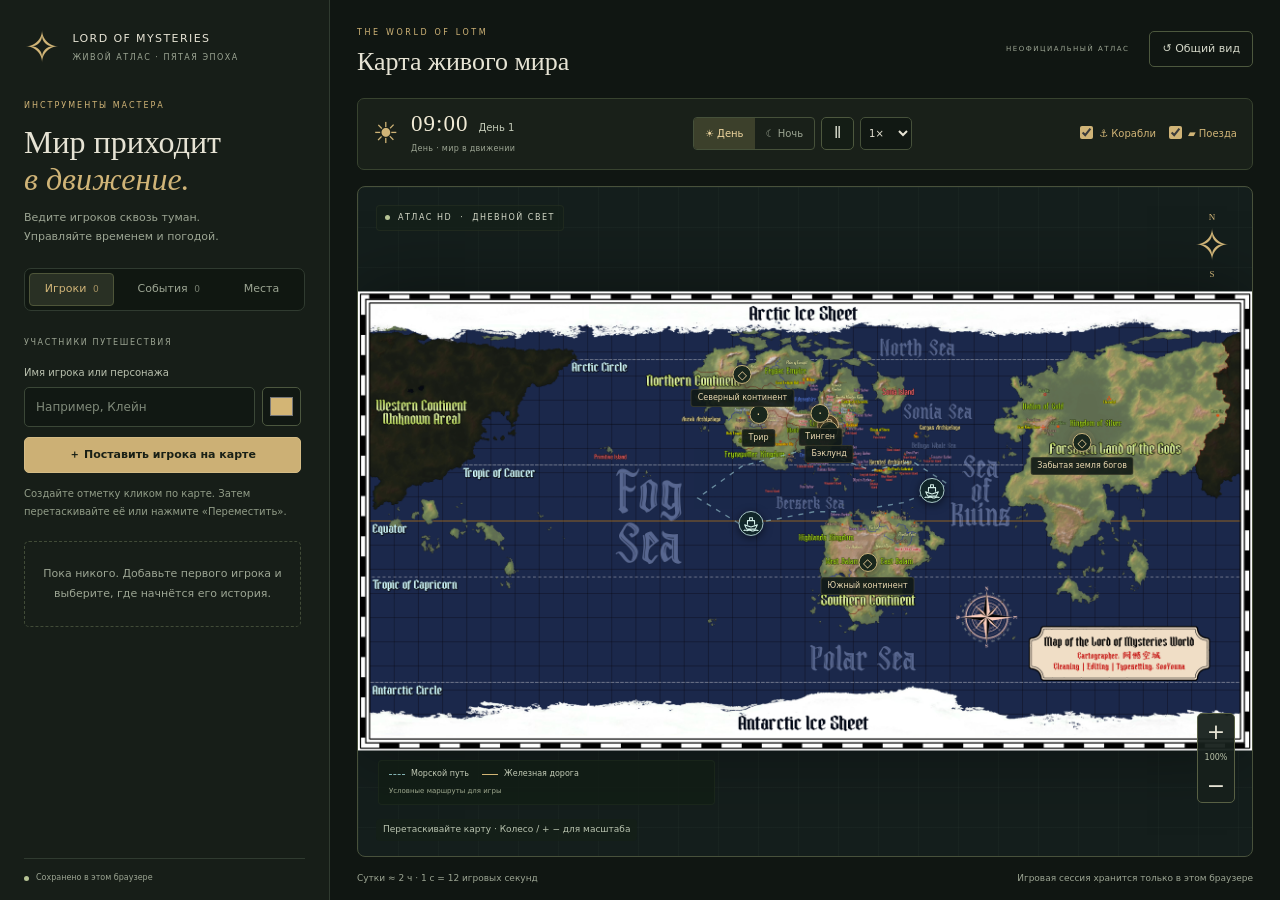
==== commit 36f953f1: "Improve map resolution and slow day-night cycle" ====
--- a/downloads/LotM-Atlas.html
+++ b/downloads/LotM-Atlas.html
@@ -1,8 +1,13 @@
 <!doctype html>
 <html lang="ru">
 <head><meta charset="utf-8"><meta name="viewport" content="width=device-width, initial-scale=1"><meta name="theme-color" content="#111713"><title>LotM — Живой атлас</title><style>
-:root{color-scheme:dark;--bg:#101612;--panel:#171e18;--line:#303b30;--text:#e6e3d4;--muted:#9ca593;--gold:#d0b477;--soft-gold:#aa945f;--field:#111813}*{box-sizing:border-box}[hidden]{display:none!important}body{margin:0;display:flex;height:100dvh;background:var(--bg);color:var(--text);font:13px/1.5 system-ui,-apple-system,sans-serif}button,input,select{font:inherit}button{cursor:pointer;color:inherit}button,a,input,select{-webkit-tap-highlight-color:transparent}button:focus-visible,a:focus-visible,input:focus-visible,select:focus-visible{outline:2px solid var(--gold);outline-offset:3px}button:disabled{opacity:.5;cursor:not-allowed}button{transition:background .15s,border-color .15s,color .15s}button:hover{border-color:var(--soft-gold)}aside{width:330px;flex-shrink:0;padding:26px 24px 16px;border-right:1px solid var(--line);background:var(--panel);display:flex;flex-direction:column;min-height:0}.brand{display:flex;align-items:center;gap:11px;color:var(--text);text-decoration:none;letter-spacing:1.4px;font-size:11px;flex-shrink:0}.sigil{font:43px Georgia,serif;line-height:1;color:var(--gold)}.brand small{display:block;font-size:8px;color:var(--muted);letter-spacing:1.5px;margin-top:4px}.chapter{font-size:8px;letter-spacing:2px;color:var(--gold);margin-top:31px}h1{font:32px/1.15 Georgia,serif;margin:12px 0 10px}h1 em{font-weight:normal;color:var(--gold)}.intro{color:var(--muted);font-size:11px;line-height:1.8;margin:0 0 21px}.tabs{display:grid;grid-template-columns:1fr 1.2fr .9fr;padding:4px;gap:3px;background:#101711;border:1px solid var(--line);border-radius:7px;flex-shrink:0;margin-bottom:24px}.tabs button{border:1px solid transparent;background:transparent;padding:7px 3px;font-size:11px;color:var(--muted);border-radius:4px;white-space:nowrap}.tabs button.active{color:var(--gold);background:#293024;border-color:#4e5539}.tabs span{font-size:9px;opacity:.75;margin-left:3px}.sidebar-content{flex:1;min-height:0;overflow:auto;scrollbar-width:thin;scrollbar-color:#4e593f transparent;padding:2px 4px 10px 0}.section-label,.list-heading{color:var(--muted);font-size:8px;letter-spacing:1.6px;margin:0 0 16px}.list-heading{display:flex;justify-content:space-between;margin-bottom:9px}form label{display:block;color:#bac1af;font-size:10px;margin-bottom:7px}input:not([type=checkbox]):not([type=range]):not([type=color]),select{width:100%;min-width:0;border:1px solid #3b4737;background:var(--field);border-radius:5px;color:var(--text);font-size:12px;padding:10px 11px;outline-offset:1px}input::placeholder{color:#7f8979}input[type=color]{width:39px;height:39px;flex-shrink:0;background:var(--field);border:1px solid #4c573f;border-radius:5px;padding:5px;cursor:pointer}input[type=range]{width:100%;accent-color:var(--gold);margin:2px 0 15px}input[type=checkbox]{accent-color:var(--gold);width:13px;height:13px;margin:0 6px 0 0;vertical-align:-2px;cursor:pointer}.input-row{display:flex;gap:7px;margin-bottom:10px}.primary,.outline,.square{border:1px solid #4d583e;border-radius:5px;padding:9px 12px;font-size:11px;background:transparent;color:#d4d7c8}.primary{background:#ccb075;color:#192016;border-color:#d4bb85;font-weight:600}.primary:hover{background:#e0c58d}.full{width:100%}.form-note{font-size:10px;line-height:1.8;color:#929d88;margin:12px 0 20px}.form-grid{display:grid;grid-template-columns:1fr 1fr;gap:10px;margin:13px 0}.form-grid select{font-size:10px;padding:9px 6px}.range-label{display:flex;justify-content:space-between}.range-label span{color:var(--gold)}.entity-list{display:flex;flex-direction:column;gap:9px}.entity-card{border:1px solid #394432;background:#1b231b;border-radius:6px;padding:12px}.entity-card.selected{border-color:#9c8856;background:#272e22}.entity-head{display:flex;gap:10px;align-items:center;min-width:0}.entity-avatar{flex-shrink:0;width:31px;height:31px;display:grid;place-items:center;background:#111a13;border:1px solid var(--player-color,var(--gold));border-radius:50%;color:var(--player-color,var(--gold));font-size:13px}.entity-meta{min-width:0;flex:1}.entity-meta strong{font-weight:500;font-size:12px;display:block;overflow-wrap:anywhere}.entity-meta small,.entity-meta p{display:block;margin:2px 0 0;color:var(--muted);font-size:9px}.entity-actions{display:flex;gap:7px;margin:11px 0 0;flex-wrap:wrap}.entity-actions button{padding:5px 8px;border:1px solid #45513c;background:#20291d;border-radius:4px;font-size:10px;color:#c6ceba}.entity-actions .danger{color:#cba09a;border-color:#57403a;background:transparent}.empty-state{padding:22px 13px;border:1px dashed #414b37;border-radius:5px;text-align:center;color:var(--muted);font-size:11px;line-height:1.8}.empty-state strong{display:block;font-size:12px;color:#d0d3c2;font-weight:500}.empty-state p{margin:5px 0 0}.journal-label{margin:25px 0 12px}#journal{list-style:none;margin:0;padding:0}#journal li{padding:9px 0;border-top:1px solid #303a2b;color:#b1baa5;font-size:10px;line-height:1.7;overflow-wrap:anywhere}.journal-time{display:block;font-size:8px;letter-spacing:.6px;color:var(--gold);margin-bottom:3px}.aside-bottom{display:flex;gap:7px;align-items:center;border-top:1px solid var(--line);padding-top:13px;margin-top:7px;color:var(--muted);font-size:8px;flex-shrink:0}.status{display:inline-block;width:5px;height:5px;background:#b6c394;border-radius:50%;flex-shrink:0}.search{display:flex;align-items:center;gap:8px;border:1px solid #3b4737;padding:0 10px;border-radius:5px;background:var(--field)}.search>span{font-size:24px;color:var(--gold)}.search input:not([type]){border:0;background:none;padding-left:0;outline:none}.search:focus-within{outline:2px solid var(--gold);outline-offset:1px}kbd{border:1px solid var(--line);padding:0 5px;font-size:10px;color:var(--muted)}.filters{display:flex;gap:6px;margin:12px 0 23px}.filters button{font-size:10px;background:transparent;border:1px solid var(--line);padding:6px 9px;border-radius:4px;color:var(--muted)}.filters .active{background:#c8ad7219;border-color:#776844;color:var(--gold)}.place{display:flex;width:100%;text-align:left;gap:10px;align-items:center;border:1px solid transparent;background:none;padding:10px 6px;border-radius:5px;margin-bottom:4px}.place:hover,.place.selected{background:#252e21;border-color:#454f38}.place .icon{border:1px solid #414e36;width:29px;height:29px;display:grid;place-items:center;color:var(--gold);border-radius:4px;flex-shrink:0}.place strong{display:block;font-weight:500;font-size:12px}.place small{font-size:9px;color:var(--muted)}.place .arrow{margin-left:auto;color:var(--gold)}.empty{font-size:12px;color:var(--muted);padding:16px}main{padding:0 27px;min-width:0;flex:1;display:flex;flex-direction:column;min-height:0}header{height:98px;display:flex;align-items:center;justify-content:space-between;flex-shrink:0;gap:15px}.eyebrow{font-size:8px;letter-spacing:2.6px;color:var(--gold)}h2{font:26px Georgia,serif;margin:7px 0 0}.header-actions{display:flex;gap:20px;align-items:center}.edition{font-size:7px;letter-spacing:1.5px;color:var(--muted)}.world-controls{display:flex;align-items:center;gap:19px;justify-content:space-between;padding:12px 15px;background:#192019;border:1px solid #38432f;border-radius:7px;margin-bottom:16px;flex-shrink:0;flex-wrap:wrap}.clock-block{display:flex;align-items:center;gap:12px;min-width:152px}#phase-icon{font-size:29px;color:var(--gold);line-height:1}.clock-line{display:flex;gap:10px;align-items:baseline}#world-time{font:23px Georgia,serif;letter-spacing:1px;color:#f0ead5}#world-day{color:#c4cbb8;font-size:10px}#phase-label{font-size:8px;color:var(--muted);letter-spacing:.3px}.time-controls{display:flex;align-items:center;gap:6px}.segmented{display:flex;border:1px solid #46513a;border-radius:4px;overflow:hidden}.segmented button{border:0;background:transparent;color:var(--muted);padding:8px 11px;font-size:10px}.segmented button[aria-pressed=true]{background:#3c402b;color:#ecd39d}.square{font-size:15px;width:33px;height:33px;padding:3px;line-height:1;background:#141d15}.speed-label{margin:0}.speed-label select{width:52px;padding:7px 4px;font-size:10px;border-color:#46513a;height:33px}.transport-controls{display:flex;gap:13px;align-items:center}.transport-controls label{font-size:10px;white-space:nowrap;cursor:pointer;color:#bfc7b0}.transport-controls label:has(input:checked){color:var(--gold)}.map{position:relative;flex:1;overflow:hidden;min-height:350px;background:#141e1c;border:1px solid #48513b;border-radius:8px;touch-action:none;cursor:grab}.map:active{cursor:grabbing}.map[data-placing=true]{cursor:crosshair}.map-grid{position:absolute;inset:0;background-image:linear-gradient(#82977c0b 1px,transparent 1px),linear-gradient(90deg,#82977c0b 1px,transparent 1px);background-size:40px 40px}#world{position:absolute;width:100%;top:50%;transform-origin:center;user-select:none}#world img{display:block;width:100%;height:auto;filter:sepia(.3) saturate(.66) brightness(.88);box-shadow:0 0 70px #0006}#night-overlay,#routes-layer,#weather-layer,#transport-layer,#markers,#players-layer{position:absolute;inset:0;width:100%;height:100%;pointer-events:none}#night-overlay{background:linear-gradient(120deg,#111b58db,#171936d9 65%,#4a35598c);opacity:0;transition:opacity 1.3s;z-index:1}#routes-layer{z-index:2}#weather-layer{z-index:3}#transport-layer{z-index:4}#markers{z-index:5}#players-layer{z-index:6}.marker,.player-marker{position:absolute;transform:translate(-50%,-50%);pointer-events:auto}.marker{border:1px solid #c6b27c;background:#19271d;box-shadow:0 0 0 4px #c8ad721a,0 3px 10px #0008;width:19px;height:19px;border-radius:50%;color:#efd49e;font-size:12px;display:grid;place-items:center;padding:0}.marker:hover,.marker.selected{background:#c8ad72;color:#142016;z-index:2}.marker span{position:absolute;top:23px;background:#111a16e8;padding:2px 6px;border:1px solid #8b805244;border-radius:3px;white-space:nowrap;font-size:8px;color:#ead9b1;pointer-events:none}.player-marker{border:0;background:transparent;padding:0;display:flex;align-items:center;flex-direction:column;touch-action:none;cursor:grab}.player-marker:active{cursor:grabbing}.player-dot{display:grid;place-items:center;width:30px;height:30px;border:2px solid var(--player-color,var(--gold));border-radius:50%;background:#142019;color:var(--player-color,var(--gold));box-shadow:0 0 0 5px #15251bcc,0 3px 12px #0009;font-size:12px;font-weight:700}.player-label{position:absolute;top:35px;white-space:nowrap;max-width:170px;overflow:hidden;text-overflow:ellipsis;background:#111b16f5;color:var(--player-color,var(--gold));border:1px solid var(--player-color,var(--gold));border-radius:4px;padding:3px 7px;font-size:10px;line-height:1.3}.player-marker.selected .player-dot{box-shadow:0 0 0 5px #d3b57538,0 0 22px #d3b57577}.map-label{position:absolute;top:18px;left:18px;font-size:8px;letter-spacing:1.5px;display:flex;gap:8px;align-items:center;color:#d5d9c8;background:#152019b8;border:1px solid #4b563633;border-radius:4px;padding:6px 8px;pointer-events:none;z-index:7}.compass{position:absolute;top:25px;right:22px;display:flex;flex-direction:column;text-align:center;color:var(--gold);font:9px Georgia;pointer-events:none;z-index:7}.compass span{font-size:43px;line-height:1.1}.zoom{position:absolute;bottom:53px;right:17px;display:flex;flex-direction:column;background:#17201cf2;border:1px solid #586044;border-radius:5px;overflow:hidden;align-items:center;z-index:8}.zoom button{background:none;border:0;width:36px;height:34px;font-size:22px}.zoom button:hover{background:#35402a}.zoom span{font-size:8px;color:#bdc6ac;padding:4px}.hint{position:absolute;bottom:15px;left:18px;color:#bac4b0;font-size:9px;background:#142018ce;padding:4px 7px;border-radius:4px;pointer-events:none;z-index:7}.map-legend{display:flex;flex-wrap:wrap;gap:6px 13px;position:absolute;bottom:51px;left:20px;font-size:8px;color:#c3cbb6;pointer-events:none;background:#121d16dc;padding:7px 10px;border:1px solid #3d4a3233;border-radius:4px;z-index:7;max-width:calc(100% - 85px)}.map-legend span{display:flex;align-items:center;gap:6px}.map-legend small{font-size:7px;color:#9fa98f;width:100%}.legend-line{display:inline-block;width:16px;height:0;border-top:1px dashed #82b2b2}.legend-line.rail{border-color:#d3b575;border-top-style:solid}#placement-banner{position:absolute;top:55px;left:18px;right:80px;display:flex;justify-content:space-between;gap:10px;align-items:center;z-index:10;background:#34412af5;border:1px solid #b39d62;border-radius:5px;padding:10px 12px;font-size:11px;color:#eee3c1;box-shadow:0 5px 22px #0005}#placement-text{overflow-wrap:anywhere}#cancel-placement{background:#1b281b;border:1px solid #7a8457;border-radius:3px;padding:5px 7px;color:#e4d7af;font-size:10px;white-space:nowrap}#detail{position:absolute;bottom:110px;left:20px;width:300px;max-width:calc(100% - 90px);background:#18201cf5;border:1px solid #74805a;border-radius:7px;padding:20px;box-shadow:0 12px 40px #0006;cursor:default;z-index:9}#detail h3{font:24px Georgia;margin:9px 0}#detail p{font-size:11px;color:#bec6b2;line-height:1.8}#detail small{color:var(--gold);letter-spacing:1.2px;font-size:8px}#detail button{position:absolute;right:12px;top:8px;border:0;background:none;font-size:22px;color:var(--muted)}footer{display:flex;justify-content:space-between;gap:15px;padding:15px 0;color:var(--muted);font-size:9px;flex-shrink:0}footer>span:last-child{text-align:right}#toast{position:fixed;bottom:27px;left:50%;transform:translateX(-50%);z-index:30;background:#263321;border:1px solid #7b8960;color:#eee4c7;font-size:12px;max-width:calc(100% - 32px);padding:11px 18px;border-radius:6px;box-shadow:0 5px 25px #0007;pointer-events:none}#toast:empty{display:none}body[data-phase=night] .map{background:#101622}body[data-phase=night] #phase-icon{color:#c0b8df}body[data-paused=true] .rain-streak{animation-play-state:paused!important}.sr-only{position:absolute;width:1px;height:1px;padding:0;margin:-1px;overflow:hidden;clip:rect(0,0,0,0);white-space:nowrap;border:0}@media(min-width:1600px){aside{width:350px;padding:32px 28px}h1{font-size:36px}.chapter{margin-top:36px}main{padding:0 35px}header{height:105px}.world-controls{padding:14px 20px}}@media(max-width:1150px) and (min-width:801px){aside{width:300px;padding:24px 19px}main{padding:0 18px}.world-controls{gap:9px}.transport-controls{width:100%;padding-top:9px;border-top:1px solid #35422d;justify-content:flex-end}.edition{display:none}.time-controls{gap:5px}.segmented button{padding:8px}}@media(max-height:760px) and (min-width:801px){aside{padding-top:20px}.chapter{margin-top:20px}h1{font-size:27px}.intro{margin-bottom:15px}.tabs{margin-bottom:17px}header{height:80px}.world-controls{margin-bottom:12px;padding:9px 13px}.map{min-height:260px}footer{padding:12px 0}}@media(max-width:800px){body{height:auto;min-height:100dvh;flex-direction:column}aside{width:100%;padding:17px 18px 12px;border-right:0;border-bottom:1px solid var(--line)}.brand{font-size:10px}.brand small{font-size:7px}.sigil{font-size:32px}.chapter,.intro{display:none}h1{font-size:24px;margin:12px 0 15px}h1 br{display:none}h1 em{margin-left:5px}.tabs{margin-bottom:14px;max-width:500px}.sidebar-content{max-height:270px;min-height:0;flex:auto}.section-label{margin-bottom:10px}.aside-bottom{font-size:8px;padding-top:9px;margin-top:8px}.form-note{font-size:10px;margin:10px 0 13px}.input-row{margin-bottom:8px}.entity-list{gap:7px}.entity-card{padding:10px}.entity-actions{margin-top:8px}.empty-state{padding:14px}.form-grid{margin:9px 0}.form-grid select{font-size:11px}.form-note br{display:none}main{padding:0 14px;flex:1}header{height:80px;gap:8px}h2{font-size:23px}.eyebrow{font-size:7px}.edition{display:none}.header-actions{gap:0}.outline{padding:8px 9px}.outline span{display:none}.world-controls{gap:12px;padding:12px;margin-bottom:12px}.clock-block{min-width:130px;gap:8px}.clock-line{gap:6px}#world-time{font-size:22px}#phase-label{font-size:7px}#world-day{font-size:9px}#phase-icon{font-size:24px}.segmented button{padding:7px;font-size:9px}.square{width:30px;height:31px}.speed-label select{width:45px;height:31px}.time-controls{gap:4px}.transport-controls{width:100%;gap:20px;padding-top:9px;border-top:1px solid #35422d}.transport-controls label{font-size:10px}.map{height:58dvh;min-height:400px;flex:auto}.map-label{font-size:6px;left:10px;top:12px;gap:5px;padding:5px}.compass{right:15px;top:58px;font-size:8px}.compass span{font-size:34px}.marker{width:16px;height:16px;font-size:10px}.marker span{font-size:7px;top:20px;padding:1px 4px}.player-dot{width:26px;height:26px;font-size:10px}.player-label{font-size:8px;top:31px;max-width:100px;padding:2px 5px}.map-legend{bottom:53px;left:11px;gap:4px 10px;font-size:7px;padding:5px 7px;max-width:calc(100% - 70px)}.map-legend small{font-size:6px}.hint{font-size:7px;left:10px;bottom:13px;max-width:calc(100% - 20px)}.zoom{right:11px;bottom:53px}.zoom button{width:31px;height:30px;font-size:20px}#placement-banner{left:10px;right:10px;top:44px;padding:9px;font-size:10px;align-items:flex-start}#cancel-placement{font-size:9px}#detail{bottom:115px;left:11px;padding:15px;width:270px;max-width:calc(100% - 60px)}#detail h3{font-size:21px}#detail p{font-size:10px}footer{padding:12px 0;gap:8px;font-size:7px}footer>span:last-child{max-width:47%}.search input{font-size:12px}.filters{margin:10px 0 17px}.place{padding:8px 6px}#toast{bottom:17px;font-size:11px;padding:10px 13px}}@media(max-width:380px){.world-controls{gap:9px}.clock-block{min-width:110px}#world-time{font-size:20px}#world-day{font-size:8px}.segmented button{padding:7px 5px}.time-controls{gap:3px}.speed-label select{width:40px}.square{width:26px}h2{font-size:21px}}@media(prefers-reduced-motion:reduce){*,*::before,*::after{scroll-behavior:auto!important;transition:none!important}.rain-streak{animation:none!important}}
+:root{color-scheme:dark;--bg:#101612;--panel:#171e18;--line:#303b30;--text:#e6e3d4;--muted:#9ca593;--gold:#d0b477;--soft-gold:#aa945f;--field:#111813}*{box-sizing:border-box}[hidden]{display:none!important}body{margin:0;display:flex;height:100dvh;background:var(--bg);color:var(--text);font:13px/1.5 system-ui,-apple-system,sans-serif}button,input,select{font:inherit}button{cursor:pointer;color:inherit}button,a,input,select{-webkit-tap-highlight-color:transparent}button:focus-visible,a:focus-visible,input:focus-visible,select:focus-visible{outline:2px solid var(--gold);outline-offset:3px}button:disabled{opacity:.5;cursor:not-allowed}button{transition:background .15s,border-color .15s,color .15s}button:hover{border-color:var(--soft-gold)}aside{width:330px;flex-shrink:0;padding:26px 24px 16px;border-right:1px solid var(--line);background:var(--panel);display:flex;flex-direction:column;min-height:0}.brand{display:flex;align-items:center;gap:11px;color:var(--text);text-decoration:none;letter-spacing:1.4px;font-size:11px;flex-shrink:0}.sigil{font:43px Georgia,serif;line-height:1;color:var(--gold)}.brand small{display:block;font-size:8px;color:var(--muted);letter-spacing:1.5px;margin-top:4px}.chapter{font-size:8px;letter-spacing:2px;color:var(--gold);margin-top:31px}h1{font:32px/1.15 Georgia,serif;margin:12px 0 10px}h1 em{font-weight:normal;color:var(--gold)}.intro{color:var(--muted);font-size:11px;line-height:1.8;margin:0 0 21px}.tabs{display:grid;grid-template-columns:1fr 1.2fr .9fr;padding:4px;gap:3px;background:#101711;border:1px solid var(--line);border-radius:7px;flex-shrink:0;margin-bottom:24px}.tabs button{border:1px solid transparent;background:transparent;padding:7px 3px;font-size:11px;color:var(--muted);border-radius:4px;white-space:nowrap}.tabs button.active{color:var(--gold);background:#293024;border-color:#4e5539}.tabs span{font-size:9px;opacity:.75;margin-left:3px}.sidebar-content{flex:1;min-height:0;overflow:auto;scrollbar-width:thin;scrollbar-color:#4e593f transparent;padding:2px 4px 10px 0}.section-label,.list-heading{color:var(--muted);font-size:8px;letter-spacing:1.6px;margin:0 0 16px}.list-heading{display:flex;justify-content:space-between;margin-bottom:9px}form label{display:block;color:#bac1af;font-size:10px;margin-bottom:7px}input:not([type=checkbox]):not([type=range]):not([type=color]),select{width:100%;min-width:0;border:1px solid #3b4737;background:var(--field);border-radius:5px;color:var(--text);font-size:12px;padding:10px 11px;outline-offset:1px}input::placeholder{color:#7f8979}input[type=color]{width:39px;height:39px;flex-shrink:0;background:var(--field);border:1px solid #4c573f;border-radius:5px;padding:5px;cursor:pointer}input[type=range]{width:100%;accent-color:var(--gold);margin:2px 0 15px}input[type=checkbox]{accent-color:var(--gold);width:13px;height:13px;margin:0 6px 0 0;vertical-align:-2px;cursor:pointer}.input-row{display:flex;gap:7px;margin-bottom:10px}.primary,.outline,.square{border:1px solid #4d583e;border-radius:5px;padding:9px 12px;font-size:11px;background:transparent;color:#d4d7c8}.primary{background:#ccb075;color:#192016;border-color:#d4bb85;font-weight:600}.primary:hover{background:#e0c58d}.full{width:100%}.form-note{font-size:10px;line-height:1.8;color:#929d88;margin:12px 0 20px}.form-grid{display:grid;grid-template-columns:1fr 1fr;gap:10px;margin:13px 0}.form-grid select{font-size:10px;padding:9px 6px}.range-label{display:flex;justify-content:space-between}.range-label span{color:var(--gold)}.entity-list{display:flex;flex-direction:column;gap:9px}.entity-card{border:1px solid #394432;background:#1b231b;border-radius:6px;padding:12px}.entity-card.selected{border-color:#9c8856;background:#272e22}.entity-head{display:flex;gap:10px;align-items:center;min-width:0}.entity-avatar{flex-shrink:0;width:31px;height:31px;display:grid;place-items:center;background:#111a13;border:1px solid var(--player-color,var(--gold));border-radius:50%;color:var(--player-color,var(--gold));font-size:13px}.entity-meta{min-width:0;flex:1}.entity-meta strong{font-weight:500;font-size:12px;display:block;overflow-wrap:anywhere}.entity-meta small,.entity-meta p{display:block;margin:2px 0 0;color:var(--muted);font-size:9px}.entity-actions{display:flex;gap:7px;margin:11px 0 0;flex-wrap:wrap}.entity-actions button{padding:5px 8px;border:1px solid #45513c;background:#20291d;border-radius:4px;font-size:10px;color:#c6ceba}.entity-actions .danger{color:#cba09a;border-color:#57403a;background:transparent}.empty-state{padding:22px 13px;border:1px dashed #414b37;border-radius:5px;text-align:center;color:var(--muted);font-size:11px;line-height:1.8}.empty-state strong{display:block;font-size:12px;color:#d0d3c2;font-weight:500}.empty-state p{margin:5px 0 0}.journal-label{margin:25px 0 12px}#journal{list-style:none;margin:0;padding:0}#journal li{padding:9px 0;border-top:1px solid #303a2b;color:#b1baa5;font-size:10px;line-height:1.7;overflow-wrap:anywhere}.journal-time{display:block;font-size:8px;letter-spacing:.6px;color:var(--gold);margin-bottom:3px}.aside-bottom{display:flex;gap:7px;align-items:center;border-top:1px solid var(--line);padding-top:13px;margin-top:7px;color:var(--muted);font-size:8px;flex-shrink:0}.status{display:inline-block;width:5px;height:5px;background:#b6c394;border-radius:50%;flex-shrink:0}.search{display:flex;align-items:center;gap:8px;border:1px solid #3b4737;padding:0 10px;border-radius:5px;background:var(--field)}.search>span{font-size:24px;color:var(--gold)}.search input:not([type]){border:0;background:none;padding-left:0;outline:none}.search:focus-within{outline:2px solid var(--gold);outline-offset:1px}kbd{border:1px solid var(--line);padding:0 5px;font-size:10px;color:var(--muted)}.filters{display:flex;gap:6px;margin:12px 0 23px}.filters button{font-size:10px;background:transparent;border:1px solid var(--line);padding:6px 9px;border-radius:4px;color:var(--muted)}.filters .active{background:#c8ad7219;border-color:#776844;color:var(--gold)}.place{display:flex;width:100%;text-align:left;gap:10px;align-items:center;border:1px solid transparent;background:none;padding:10px 6px;border-radius:5px;margin-bottom:4px}.place:hover,.place.selected{background:#252e21;border-color:#454f38}.place .icon{border:1px solid #414e36;width:29px;height:29px;display:grid;place-items:center;color:var(--gold);border-radius:4px;flex-shrink:0}.place strong{display:block;font-weight:500;font-size:12px}.place small{font-size:9px;color:var(--muted)}.place .arrow{margin-left:auto;color:var(--gold)}.empty{font-size:12px;color:var(--muted);padding:16px}main{padding:0 27px;min-width:0;flex:1;display:flex;flex-direction:column;min-height:0}header{height:98px;display:flex;align-items:center;justify-content:space-between;flex-shrink:0;gap:15px}.eyebrow{font-size:8px;letter-spacing:2.6px;color:var(--gold)}h2{font:26px Georgia,serif;margin:7px 0 0}.header-actions{display:flex;gap:20px;align-items:center}.edition{font-size:7px;letter-spacing:1.5px;color:var(--muted)}.world-controls{display:flex;align-items:center;gap:19px;justify-content:space-between;padding:12px 15px;background:#192019;border:1px solid #38432f;border-radius:7px;margin-bottom:16px;flex-shrink:0;flex-wrap:wrap}.clock-block{display:flex;align-items:center;gap:12px;min-width:152px}#phase-icon{font-size:29px;color:var(--gold);line-height:1}.clock-line{display:flex;gap:10px;align-items:baseline}#world-time{font:23px Georgia,serif;letter-spacing:1px;color:#f0ead5}#world-day{color:#c4cbb8;font-size:10px}#phase-label{font-size:8px;color:var(--muted);letter-spacing:.3px}.time-controls{display:flex;align-items:center;gap:6px}.segmented{display:flex;border:1px solid #46513a;border-radius:4px;overflow:hidden}.segmented button{border:0;background:transparent;color:var(--muted);padding:8px 11px;font-size:10px}.segmented button[aria-pressed=true]{background:#3c402b;color:#ecd39d}.square{font-size:15px;width:33px;height:33px;padding:3px;line-height:1;background:#141d15}.speed-label{margin:0}.speed-label select{width:52px;padding:7px 4px;font-size:10px;border-color:#46513a;height:33px}.transport-controls{display:flex;gap:13px;align-items:center}.transport-controls label{font-size:10px;white-space:nowrap;cursor:pointer;color:#bfc7b0}.transport-controls label:has(input:checked){color:var(--gold)}.map{position:relative;flex:1;overflow:hidden;min-height:350px;background:#141e1c;border:1px solid #48513b;border-radius:8px;touch-action:none;cursor:grab}.map:active{cursor:grabbing}.map[data-placing=true]{cursor:crosshair}.map-grid{position:absolute;inset:0;background-image:linear-gradient(#82977c0b 1px,transparent 1px),linear-gradient(90deg,#82977c0b 1px,transparent 1px);background-size:40px 40px}#world{position:absolute;width:100%;top:50%;transform-origin:center;user-select:none}#world img{display:block;width:100%;height:auto;filter:none;box-shadow:0 0 70px #0006}#night-overlay,#routes-layer,#weather-layer,#transport-layer,#markers,#players-layer{position:absolute;inset:0;width:100%;height:100%;pointer-events:none}#night-overlay{background:linear-gradient(120deg,#111b58db,#171936d9 65%,#4a35598c);opacity:0;transition:opacity 1.3s;z-index:1}#routes-layer{z-index:2}#weather-layer{z-index:3}#transport-layer{z-index:4}#markers{z-index:5}#players-layer{z-index:6}.marker,.player-marker{position:absolute;transform:translate(-50%,-50%);pointer-events:auto}.marker{border:1px solid #c6b27c;background:#19271d;box-shadow:0 0 0 4px #c8ad721a,0 3px 10px #0008;width:19px;height:19px;border-radius:50%;color:#efd49e;font-size:12px;display:grid;place-items:center;padding:0}.marker:hover,.marker.selected{background:#c8ad72;color:#142016;z-index:2}.marker span{position:absolute;top:23px;background:#111a16e8;padding:2px 6px;border:1px solid #8b805244;border-radius:3px;white-space:nowrap;font-size:8px;color:#ead9b1;pointer-events:none}.player-marker{border:0;background:transparent;padding:0;display:flex;align-items:center;flex-direction:column;touch-action:none;cursor:grab}.player-marker:active{cursor:grabbing}.player-dot{display:grid;place-items:center;width:30px;height:30px;border:2px solid var(--player-color,var(--gold));border-radius:50%;background:#142019;color:var(--player-color,var(--gold));box-shadow:0 0 0 5px #15251bcc,0 3px 12px #0009;font-size:12px;font-weight:700}.player-label{position:absolute;top:35px;white-space:nowrap;max-width:170px;overflow:hidden;text-overflow:ellipsis;background:#111b16f5;color:var(--player-color,var(--gold));border:1px solid var(--player-color,var(--gold));border-radius:4px;padding:3px 7px;font-size:10px;line-height:1.3}.player-marker.selected .player-dot{box-shadow:0 0 0 5px #d3b57538,0 0 22px #d3b57577}.map-label{position:absolute;top:18px;left:18px;font-size:8px;letter-spacing:1.5px;display:flex;gap:8px;align-items:center;color:#d5d9c8;background:#152019b8;border:1px solid #4b563633;border-radius:4px;padding:6px 8px;pointer-events:none;z-index:7}.compass{position:absolute;top:25px;right:22px;display:flex;flex-direction:column;text-align:center;color:var(--gold);font:9px Georgia;pointer-events:none;z-index:7}.compass span{font-size:43px;line-height:1.1}.zoom{position:absolute;bottom:53px;right:17px;display:flex;flex-direction:column;background:#17201cf2;border:1px solid #586044;border-radius:5px;overflow:hidden;align-items:center;z-index:8}.zoom button{background:none;border:0;width:36px;height:34px;font-size:22px}.zoom button:hover{background:#35402a}.zoom span{font-size:8px;color:#bdc6ac;padding:4px}.hint{position:absolute;bottom:15px;left:18px;color:#bac4b0;font-size:9px;background:#142018ce;padding:4px 7px;border-radius:4px;pointer-events:none;z-index:7}.map-legend{display:flex;flex-wrap:wrap;gap:6px 13px;position:absolute;bottom:51px;left:20px;font-size:8px;color:#c3cbb6;pointer-events:none;background:#121d16dc;padding:7px 10px;border:1px solid #3d4a3233;border-radius:4px;z-index:7;max-width:calc(100% - 85px)}.map-legend span{display:flex;align-items:center;gap:6px}.map-legend small{font-size:7px;color:#9fa98f;width:100%}.legend-line{display:inline-block;width:16px;height:0;border-top:1px dashed #82b2b2}.legend-line.rail{border-color:#d3b575;border-top-style:solid}#placement-banner{position:absolute;top:55px;left:18px;right:80px;display:flex;justify-content:space-between;gap:10px;align-items:center;z-index:10;background:#34412af5;border:1px solid #b39d62;border-radius:5px;padding:10px 12px;font-size:11px;color:#eee3c1;box-shadow:0 5px 22px #0005}#placement-text{overflow-wrap:anywhere}#cancel-placement{background:#1b281b;border:1px solid #7a8457;border-radius:3px;padding:5px 7px;color:#e4d7af;font-size:10px;white-space:nowrap}#detail{position:absolute;bottom:110px;left:20px;width:300px;max-width:calc(100% - 90px);background:#18201cf5;border:1px solid #74805a;border-radius:7px;padding:20px;box-shadow:0 12px 40px #0006;cursor:default;z-index:9}#detail h3{font:24px Georgia;margin:9px 0}#detail p{font-size:11px;color:#bec6b2;line-height:1.8}#detail small{color:var(--gold);letter-spacing:1.2px;font-size:8px}#detail button{position:absolute;right:12px;top:8px;border:0;background:none;font-size:22px;color:var(--muted)}footer{display:flex;justify-content:space-between;gap:15px;padding:15px 0;color:var(--muted);font-size:9px;flex-shrink:0}footer>span:last-child{text-align:right}#toast{position:fixed;bottom:27px;left:50%;transform:translateX(-50%);z-index:30;background:#263321;border:1px solid #7b8960;color:#eee4c7;font-size:12px;max-width:calc(100% - 32px);padding:11px 18px;border-radius:6px;box-shadow:0 5px 25px #0007;pointer-events:none}#toast:empty{display:none}body[data-phase=night] .map{background:#101622}body[data-phase=night] #phase-icon{color:#c0b8df}body[data-paused=true] .rain-streak{animation-play-state:paused!important}.sr-only{position:absolute;width:1px;height:1px;padding:0;margin:-1px;overflow:hidden;clip:rect(0,0,0,0);white-space:nowrap;border:0}@media(min-width:1600px){aside{width:350px;padding:32px 28px}h1{font-size:36px}.chapter{margin-top:36px}main{padding:0 35px}header{height:105px}.world-controls{padding:14px 20px}}@media(max-width:1150px) and (min-width:801px){aside{width:300px;padding:24px 19px}main{padding:0 18px}.world-controls{gap:9px}.transport-controls{width:100%;padding-top:9px;border-top:1px solid #35422d;justify-content:flex-end}.edition{display:none}.time-controls{gap:5px}.segmented button{padding:8px}}@media(max-height:760px) and (min-width:801px){aside{padding-top:20px}.chapter{margin-top:20px}h1{font-size:27px}.intro{margin-bottom:15px}.tabs{margin-bottom:17px}header{height:80px}.world-controls{margin-bottom:12px;padding:9px 13px}.map{min-height:260px}footer{padding:12px 0}}@media(max-width:800px){body{height:auto;min-height:100dvh;flex-direction:column}aside{width:100%;padding:17px 18px 12px;border-right:0;border-bottom:1px solid var(--line)}.brand{font-size:10px}.brand small{font-size:7px}.sigil{font-size:32px}.chapter,.intro{display:none}h1{font-size:24px;margin:12px 0 15px}h1 br{display:none}h1 em{margin-left:5px}.tabs{margin-bottom:14px;max-width:500px}.sidebar-content{max-height:270px;min-height:0;flex:auto}.section-label{margin-bottom:10px}.aside-bottom{font-size:8px;padding-top:9px;margin-top:8px}.form-note{font-size:10px;margin:10px 0 13px}.input-row{margin-bottom:8px}.entity-list{gap:7px}.entity-card{padding:10px}.entity-actions{margin-top:8px}.empty-state{padding:14px}.form-grid{margin:9px 0}.form-grid select{font-size:11px}.form-note br{display:none}main{padding:0 14px;flex:1}header{height:80px;gap:8px}h2{font-size:23px}.eyebrow{font-size:7px}.edition{display:none}.header-actions{gap:0}.outline{padding:8px 9px}.outline span{display:none}.world-controls{gap:12px;padding:12px;margin-bottom:12px}.clock-block{min-width:130px;gap:8px}.clock-line{gap:6px}#world-time{font-size:22px}#phase-label{font-size:7px}#world-day{font-size:9px}#phase-icon{font-size:24px}.segmented button{padding:7px;font-size:9px}.square{width:30px;height:31px}.speed-label select{width:45px;height:31px}.time-controls{gap:4px}.transport-controls{width:100%;gap:20px;padding-top:9px;border-top:1px solid #35422d}.transport-controls label{font-size:10px}.map{height:58dvh;min-height:400px;flex:auto}.map-label{font-size:6px;left:10px;top:12px;gap:5px;padding:5px}.compass{right:15px;top:58px;font-size:8px}.compass span{font-size:34px}.marker{width:16px;height:16px;font-size:10px}.marker span{font-size:7px;top:20px;padding:1px 4px}.player-dot{width:26px;height:26px;font-size:10px}.player-label{font-size:8px;top:31px;max-width:100px;padding:2px 5px}.map-legend{bottom:53px;left:11px;gap:4px 10px;font-size:7px;padding:5px 7px;max-width:calc(100% - 70px)}.map-legend small{font-size:6px}.hint{font-size:7px;left:10px;bottom:13px;max-width:calc(100% - 20px)}.zoom{right:11px;bottom:53px}.zoom button{width:31px;height:30px;font-size:20px}#placement-banner{left:10px;right:10px;top:44px;padding:9px;font-size:10px;align-items:flex-start}#cancel-placement{font-size:9px}#detail{bottom:115px;left:11px;padding:15px;width:270px;max-width:calc(100% - 60px)}#detail h3{font-size:21px}#detail p{font-size:10px}footer{padding:12px 0;gap:8px;font-size:7px}footer>span:last-child{max-width:47%}.search input{font-size:12px}.filters{margin:10px 0 17px}.place{padding:8px 6px}#toast{bottom:17px;font-size:11px;padding:10px 13px}}@media(max-width:380px){.world-controls{gap:9px}.clock-block{min-width:110px}#world-time{font-size:20px}#world-day{font-size:8px}.segmented button{padding:7px 5px}.time-controls{gap:3px}.speed-label select{width:40px}.square{width:26px}h2{font-size:21px}}@media(prefers-reduced-motion:reduce){*,*::before,*::after{scroll-behavior:auto!important;transition:none!important}.rain-streak{animation:none!important}}
 .entity-name{background:none;border:0;padding:0;text-align:left;font-size:12px;font-weight:500;overflow-wrap:anywhere;flex:1;min-width:0;color:var(--text)}.entity-name:hover{color:var(--gold)}.entity-meta{font-size:9px;color:var(--muted);margin:8px 0 0}.map.placing{cursor:crosshair}.map.placing .marker,.map.placing .player-marker{pointer-events:none}#toast{opacity:0;visibility:hidden;transition:opacity .2s,visibility .2s}#toast.visible{opacity:1;visibility:visible}
+
+/* Keep labels legible without letting them cover the map at high zoom. */
+.marker,.player-marker,#transport-layer .transport-marker{transform:translate(-50%,-50%) scale(var(--marker-scale,1))}
+#routes-layer .simulation-route.ship{stroke-width:calc(1.4px * var(--marker-scale,1));stroke-dasharray:calc(5px * var(--marker-scale,1)) calc(6px * var(--marker-scale,1))}
+#routes-layer .simulation-route.train{stroke-width:calc(2px * var(--marker-scale,1));stroke-dasharray:calc(2px * var(--marker-scale,1)) calc(3px * var(--marker-scale,1))}
 
 </style></head>
 <body>
@@ -32,19 +37,19 @@
   <header><div><span class="eyebrow">THE WORLD OF LOTM</span><h2>Карта живого мира</h2></div><div class="header-actions"><span class="edition">НЕОФИЦИАЛЬНЫЙ АТЛАС</span><button id="reset" class="outline">↺ <span>Общий вид</span></button></div></header>
   <section class="world-controls" aria-label="Время и транспорт">
     <div class="clock-block"><span id="phase-icon" aria-hidden="true">☀</span><div><div class="clock-line"><strong id="world-time">09:00</strong><span id="world-day">День 1</span></div><span id="phase-label">День · мир в движении</span></div></div>
-    <div class="time-controls"><div class="segmented" aria-label="Время суток"><button id="day" title="Перевести время вперёд до утра" aria-pressed="true">☀ День</button><button id="night" title="Перевести время вперёд до ночи" aria-pressed="false">☾ Ночь</button></div><button id="pause" class="square" aria-label="Приостановить время" title="Приостановить время">Ⅱ</button><label class="speed-label"><span class="sr-only">Скорость времени</span><select id="speed" aria-label="Скорость времени"><option value="1">1×</option><option value="5">5×</option><option value="15">15×</option></select></label></div>
-    <div class="transport-controls"><label><input type="checkbox" id="ships" checked><span>⚓ Корабли</span></label><label><input type="checkbox" id="trains" checked><span>▰ Поезда</span></label></div>
+    <div class="time-controls"><div class="segmented" aria-label="Время суток"><button id="day" title="Перевести время вперёд до утра" aria-pressed="true">☀ День</button><button id="night" title="Перевести время вперёд до ночи" aria-pressed="false">☾ Ночь</button></div><button id="pause" class="square" aria-label="Приостановить время" title="Приостановить время">Ⅱ</button><label class="speed-label"><span class="sr-only">Скорость времени</span><select id="speed" aria-label="Скорость времени"><option value="0.25">¼×</option><option value="1">1×</option><option value="5">5×</option><option value="15">15×</option></select></label></div>
+    <div class="transport-controls" title="Транспорт движется схематично, независимо от смены дня и ночи"><label><input type="checkbox" id="ships" checked><span>⚓ Корабли</span></label><label><input type="checkbox" id="trains" checked><span>▰ Поезда</span></label></div>
   </section>
   <section class="map" id="viewport" aria-label="Интерактивная карта мира">
     <div class="map-grid"></div>
-    <div id="world"><img src="[data-uri]" alt="Карта мира Повелителя тайн" draggable="false"><div id="night-overlay"></div><svg id="routes-layer" viewBox="0 0 1000 514" preserveAspectRatio="none" aria-hidden="true"></svg><div id="weather-layer"></div><div id="transport-layer"></div><div id="markers"></div><div id="players-layer"></div></div>
-    <div class="map-label"><span class="status"></span> ЖИВОЙ АТЛАС <span>·</span><span id="map-phase">ДНЕВНОЙ СВЕТ</span></div>
+    <div id="world"><img src="[data-uri]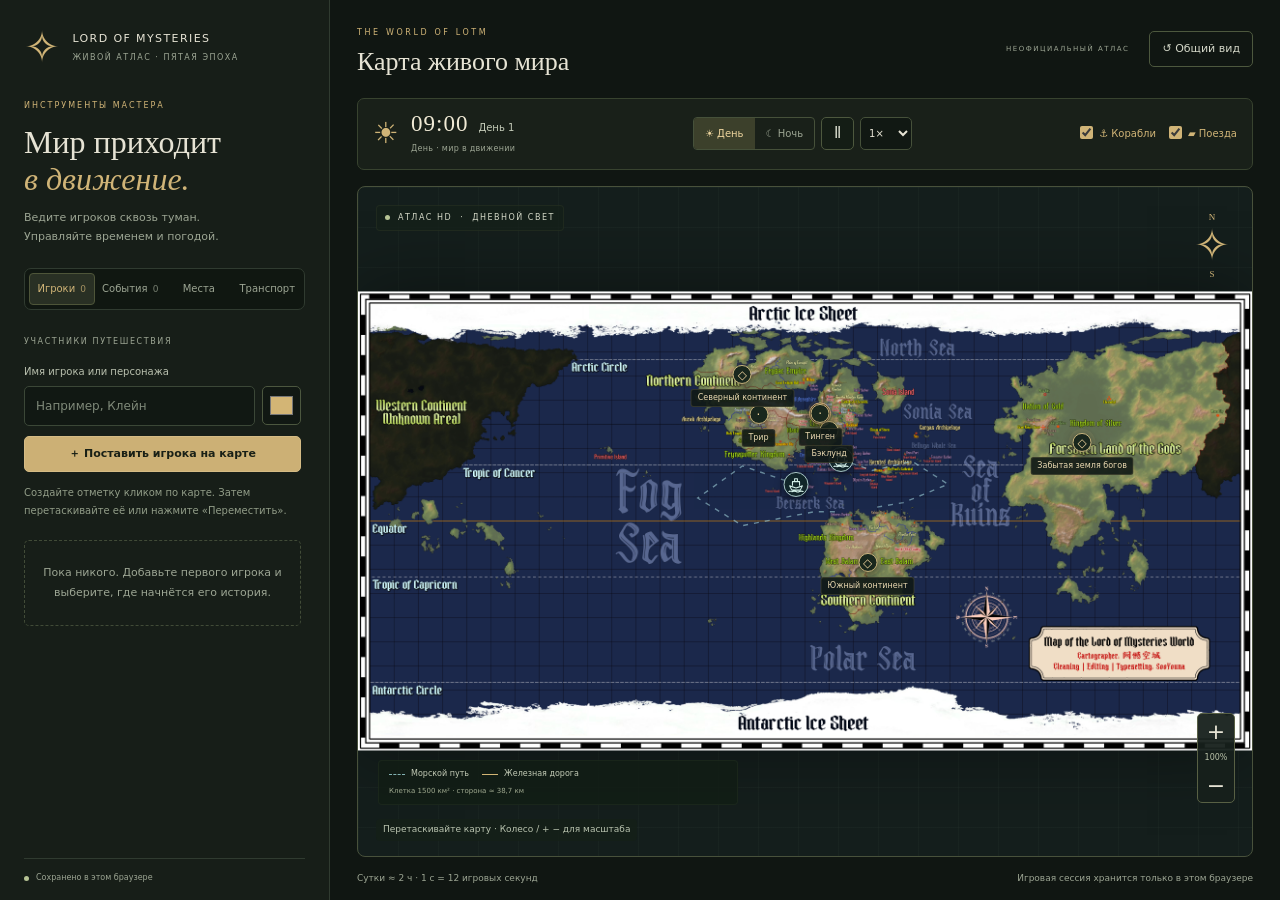
==== commit c7029542: "Use map scale and game time for steam transport speeds" ====
--- a/downloads/LotM-Atlas.html
+++ b/downloads/LotM-Atlas.html
@@ -8,6 +8,9 @@
 .marker,.player-marker,#transport-layer .transport-marker{transform:translate(-50%,-50%) scale(var(--marker-scale,1))}
 #routes-layer .simulation-route.ship{stroke-width:calc(1.4px * var(--marker-scale,1));stroke-dasharray:calc(5px * var(--marker-scale,1)) calc(6px * var(--marker-scale,1))}
 #routes-layer .simulation-route.train{stroke-width:calc(2px * var(--marker-scale,1));stroke-dasharray:calc(2px * var(--marker-scale,1)) calc(3px * var(--marker-scale,1))}
+.tabs{grid-template-columns:repeat(4,minmax(0,1fr))}.tabs button{font-size:10px;padding:7px 1px}.tabs span{margin-left:2px}
+.scale-info{border:1px solid #566248;background:#222d20;border-radius:6px;padding:12px;color:#d5c38e}.scale-info strong{font-size:13px;font-weight:500;display:block}.scale-info span{font-size:10px;color:var(--muted);display:block;margin-top:4px}
+.travel-card h3{font-size:12px;font-weight:500;margin:0}.travel-speed{font-size:12px;color:var(--gold);margin:12px 0 8px}.travel-info{display:flex;flex-direction:column;gap:4px;font-size:10px;color:var(--muted)}.travel-card progress{width:100%;height:5px;appearance:none;margin:14px 0 4px;accent-color:var(--gold);border:0;border-radius:4px;background:#343e2f;overflow:hidden}.travel-card progress::-webkit-progress-bar{background:#343e2f}.travel-card progress::-webkit-progress-value{background:var(--gold)}.travel-card progress::-moz-progress-bar{background:var(--gold)}.travel-remaining{font-size:10px;color:#c6ceba;margin:6px 0 0}
 
 </style></head>
 <body>
@@ -15,7 +18,7 @@
   <a class="brand" href="#"><span class="sigil">✧</span><span>LORD OF MYSTERIES<small>ЖИВОЙ АТЛАС · ПЯТАЯ ЭПОХА</small></span></a>
   <div class="chapter">ИНСТРУМЕНТЫ МАСТЕРА</div><h1>Мир приходит<br><em>в движение.</em></h1>
   <p class="intro">Ведите игроков сквозь туман.<br>Управляйте временем и погодой.</p>
-  <nav class="tabs" aria-label="Разделы атласа"><button class="active" data-tab="players" aria-pressed="true">Игроки <span id="player-count">0</span></button><button data-tab="events" aria-pressed="false">События <span id="event-count">0</span></button><button data-tab="places" aria-pressed="false">Места</button></nav>
+  <nav class="tabs" aria-label="Разделы атласа"><button class="active" data-tab="players" aria-pressed="true">Игроки <span id="player-count">0</span></button><button data-tab="events" aria-pressed="false">События <span id="event-count">0</span></button><button data-tab="places" aria-pressed="false">Места</button><button data-tab="travel" aria-pressed="false">Транспорт</button></nav>
   <div class="sidebar-content">
     <section id="tab-players" class="tab-panel">
       <div class="section-label">УЧАСТНИКИ ПУТЕШЕСТВИЯ</div>
@@ -29,6 +32,13 @@
       <p class="form-note">Выберите центр зоны на карте. Дождь закончится по игровому времени. Переход день / ночь переводит часы вперёд; на паузе время не идёт.</p><div id="events-list" class="entity-list"></div>
       <div class="section-label journal-label">ЖУРНАЛ МИРА</div><ol id="journal"></ol>
     </section>
+    <section id="tab-travel" class="tab-panel" hidden>
+      <div class="section-label">ПАРОВЫЕ МАРШРУТЫ</div>
+      <div class="scale-info"><strong>1 клетка = 1500 км²</strong><span>Сторона клетки ≈ 38,7 км</span></div>
+      <p class="form-note">Корабли и поезд идут по игровым часам. Скорости крейсерские, для паровой эпохи. Переход к дню или ночи продвигает и путешествие.</p>
+      <div id="travel-list" class="entity-list"></div>
+      <p class="form-note">Расчёт по длине маршрута на сетке, без портовых стоянок и задержек. Линии маршрутов условные.</p>
+    </section>
     <section id="tab-places" class="tab-panel" hidden><label class="search"><span>⌕</span><input id="search" placeholder="Найти место…" aria-label="Найти место"><kbd>/</kbd></label><div class="filters"><button class="active" data-filter="all" aria-pressed="true">Все места</button><button data-filter="city" aria-pressed="false">Города</button><button data-filter="region" aria-pressed="false">Регионы</button></div><div class="list-heading">АТЛАС МЕСТ <span id="count"></span></div><div id="places"></div></section>
   </div>
   <div class="aside-bottom"><span class="status"></span><span id="save-status">Сохраняется в этом браузере</span></div>
@@ -38,7 +48,7 @@
   <section class="world-controls" aria-label="Время и транспорт">
     <div class="clock-block"><span id="phase-icon" aria-hidden="true">☀</span><div><div class="clock-line"><strong id="world-time">09:00</strong><span id="world-day">День 1</span></div><span id="phase-label">День · мир в движении</span></div></div>
     <div class="time-controls"><div class="segmented" aria-label="Время суток"><button id="day" title="Перевести время вперёд до утра" aria-pressed="true">☀ День</button><button id="night" title="Перевести время вперёд до ночи" aria-pressed="false">☾ Ночь</button></div><button id="pause" class="square" aria-label="Приостановить время" title="Приостановить время">Ⅱ</button><label class="speed-label"><span class="sr-only">Скорость времени</span><select id="speed" aria-label="Скорость времени"><option value="0.25">¼×</option><option value="1">1×</option><option value="5">5×</option><option value="15">15×</option></select></label></div>
-    <div class="transport-controls" title="Транспорт движется схематично, независимо от смены дня и ночи"><label><input type="checkbox" id="ships" checked><span>⚓ Корабли</span></label><label><input type="checkbox" id="trains" checked><span>▰ Поезда</span></label></div>
+    <div class="transport-controls" title="Транспорт движется по игровому времени с крейсерской скоростью паровой эпохи"><label><input type="checkbox" id="ships" checked><span>⚓ Корабли</span></label><label><input type="checkbox" id="trains" checked><span>▰ Поезда</span></label></div>
   </section>
   <section class="map" id="viewport" aria-label="Интерактивная карта мира">
     <div class="map-grid"></div>
@@ -46,25 +56,125 @@
     <div class="map-label"><span class="status"></span> АТЛАС HD <span>·</span><span id="map-phase">ДНЕВНОЙ СВЕТ</span></div>
     <div id="placement-banner" hidden><span id="placement-text"></span><button id="cancel-placement" aria-label="Отменить размещение">Отмена ×</button></div>
     <div class="compass">N<span>✧</span>S</div><div class="zoom"><button id="plus" aria-label="Приблизить">+</button><span id="zoom-level">100%</span><button id="minus" aria-label="Отдалить">−</button></div>
-    <div class="map-legend"><span><i class="legend-line sea"></i> Морской путь</span><span><i class="legend-line rail"></i> Железная дорога</span><small>Условные маршруты для игры</small></div>
+    <div class="map-legend"><span><i class="legend-line sea"></i> Морской путь</span><span><i class="legend-line rail"></i> Железная дорога</span><small>Клетка 1500 км² · сторона ≈ 38,7 км</small></div>
     <div class="hint" id="map-hint">Перетаскивайте карту · Колесо / + − для масштаба</div><div id="detail" hidden></div>
   </section>
   <footer><span id="clock-hint">Сутки ≈ 2 ч · 1 с = 12 игровых секунд</span><span>Игровая сессия хранится только в этом браузере</span></footer>
 </main>
 <div id="toast" role="status" aria-live="polite"></div>
 <script>
+/* Flat game-map distances: a grid cell has an area of 1500 km². */
+(function (root, factory) {
+  'use strict';
+  const api = factory();
+  if (typeof module === 'object' && module.exports) module.exports = api;
+  else root.LotMTravel = api;
+})(typeof globalThis !== 'undefined' ? globalThis : this, function () {
+  'use strict';
+  const SCALE = Object.freeze({
+    cellAreaKm2: 1500,
+    cellSideKm: Math.sqrt(1500),
+    cellPixels: 200,
+    imageWidth: 7400,
+    imageHeight: 3800
+  });
+  const KM_PER_NAUTICAL_MILE = 1.852;
+
+  function distanceKm(a, b) {
+    if (!Array.isArray(a) || !Array.isArray(b) ||
+        ![a[0], a[1], b[0], b[1]].every(Number.isFinite)) {
+      throw new TypeError('Map points must contain finite x/y percentages');
+    }
+    const dxCells = (b[0] - a[0]) / 100 * SCALE.imageWidth / SCALE.cellPixels;
+    const dyCells = (b[1] - a[1]) / 100 * SCALE.imageHeight / SCALE.cellPixels;
+    return Math.hypot(dxCells, dyCells) * SCALE.cellSideKm;
+  }
+
+  function buildRoute(definition) {
+    const points = definition.points.map(point => Object.freeze([...point]));
+    const segmentsKm = points.slice(1).map((point, i) => distanceKm(points[i], point));
+    const totalKm = segmentsKm.reduce((sum, distance) => sum + distance, 0);
+    const speedKnots = definition.kind === 'ship' ? definition.speedKnots : null;
+    const speedKmh = speedKnots === null ? definition.speedKmh : speedKnots * KM_PER_NAUTICAL_MILE;
+    if (points.length < 2 || !(speedKmh > 0) || !Number.isFinite(speedKmh) || !(totalKm > 0)) {
+      throw new RangeError('A route needs positive length and cruising speed');
+    }
+    return Object.freeze({
+      id: definition.id,
+      kind: definition.kind,
+      name: definition.name,
+      speedKnots,
+      speedKmh,
+      totalKm,
+      durationMinutes: totalKm / speedKmh * 60,
+      points: Object.freeze(points),
+      segmentsKm: Object.freeze(segmentsKm)
+    });
+  }
+
+  const routes = Object.freeze([
+    buildRoute({ id: 'sea-east', kind: 'ship', name: 'Почтовый пароход', speedKnots: 12,
+      points: [[54, 36.5], [57.5, 39], [62, 37], [66, 42], [61, 46], [58, 47]] }),
+    buildRoute({ id: 'sea-west', kind: 'ship', name: 'Грузовой пароход', speedKnots: 8,
+      points: [[49, 42], [43, 38], [38, 45], [43, 51], [51, 48], [54, 48]] }),
+    buildRoute({ id: 'rail-loen', kind: 'train', name: 'Паровоз Лоэна', speedKmh: 40,
+      points: [[51.7, 26.5], [52.1, 27.5], [52.4, 28.3], [52.7, 30.2]] })
+  ]);
+
+  function positionAlong(route, progress) {
+    let distance = route.totalKm * progress;
+    for (let i = 0; i < route.segmentsKm.length; i++) {
+      const length = route.segmentsKm[i];
+      if (distance <= length || i === route.segmentsKm.length - 1) {
+        const fraction = length ? Math.max(0, Math.min(1, distance / length)) : 0;
+        return {
+          x: route.points[i][0] + (route.points[i + 1][0] - route.points[i][0]) * fraction,
+          y: route.points[i][1] + (route.points[i + 1][1] - route.points[i][1]) * fraction
+        };
+      }
+      distance -= length;
+    }
+    return { x: route.points[0][0], y: route.points[0][1] };
+  }
+
+  function statusAt(route, elapsedMinutes) {
+    const time = Number.isFinite(elapsedMinutes) ? Math.max(0, elapsedMinutes) : 0;
+    const leg = Math.floor(time / route.durationMinutes);
+    const progress = (time % route.durationMinutes) / route.durationMinutes;
+    const direction = leg % 2 ? 'return' : 'outbound';
+    const position = positionAlong(route, direction === 'return' ? 1 - progress : progress);
+    return {
+      id: route.id,
+      kind: route.kind,
+      name: route.name,
+      speedKnots: route.speedKnots,
+      speedKmh: route.speedKmh,
+      totalKm: route.totalKm,
+      durationMinutes: route.durationMinutes,
+      ...position,
+      progress,
+      direction,
+      remainingKm: route.totalKm * (1 - progress),
+      remainingMinutes: route.durationMinutes * (1 - progress),
+      leg
+    };
+  }
+
+  return Object.freeze({ SCALE, KM_PER_NAUTICAL_MILE, routes, distanceKm, statusAt });
+});
+
+</script><script>
 /* Map simulation uses illustrative campaign routes, not canonical rail or sea charts. */
 (function () {
   'use strict';
   const SVG_NS = 'http://www.w3.org/2000/svg';
-  const routeDefinitions = [
-    { id: 'sea-east', kind: 'ship', name: 'Почтовый пароход', period: 420, offset: 0,
-      points: [[54, 36.5], [57.5, 39], [62, 37], [66, 42], [61, 46], [58, 47]] },
-    { id: 'sea-west', kind: 'ship', name: 'Торговое судно', period: 540, offset: 180,
-      points: [[49, 35], [43, 38], [38, 45], [43, 51], [51, 48], [54, 48]] },
-    { id: 'rail-loen', kind: 'train', name: 'Экспресс Лоэна', period: 180, offset: 35,
-      points: [[51.7, 26.5], [52.1, 27.5], [52.4, 28.3], [52.7, 30.2]] }
-  ];
+  const travel = window.LotMTravel;
+  if (!travel) throw new Error('Load travel.js before simulation.js');
+  const routeDefinitions = travel.routes;
+  function speedLabel(route) {
+    const kmh = route.speedKmh.toLocaleString('ru-RU', { maximumFractionDigits: 1 });
+    return route.speedKnots === null ? `${kmh} км/ч` : `${route.speedKnots} узлов · ${kmh} км/ч`;
+  }
   const icons = {
     ship: '<svg viewBox="0 0 24 24" aria-hidden="true"><path d="M3 14l9 3 9-3-3 6H6zM7 13V8h10v5M10 8V4h4v4M2 22c2-2 3 1 5 0s3-1 5 0 3 1 5 0 3-1 5 0"/></svg>',
     train: '<svg viewBox="0 0 24 24" aria-hidden="true"><rect x="6" y="3" width="12" height="15" rx="3"/><path d="M7 10h10M12 4v6M8 18l-3 4m11-4 3 4M7 21h10"/><circle cx="9" cy="14" r="1"/><circle cx="15" cy="14" r="1"/></svg>'
@@ -95,22 +205,9 @@
     path.setAttribute('points', definition.points.map(([x, y]) => `${x * 10},${y * 5.14}`).join(' '));
     path.setAttribute('class', `simulation-route ${definition.kind}`);
     const title = document.createElementNS(SVG_NS, 'title');
-    title.textContent = `${definition.name} — условный маршрут кампании`;
+    title.textContent = `${definition.name} — ${speedLabel(definition)} · условный маршрут кампании`;
     path.append(title);
     return path;
-  }
-  function sample(points, progress) {
-    const lengths = points.slice(1).map((p, i) => Math.hypot((p[0] - points[i][0]) * 10, (p[1] - points[i][1]) * 5.14));
-    let distance = progress * lengths.reduce((sum, length) => sum + length, 0);
-    for (let i = 0; i < lengths.length; i++) {
-      if (distance <= lengths[i] || i === lengths.length - 1) {
-        const fraction = lengths[i] ? distance / lengths[i] : 0;
-        return { x: points[i][0] + (points[i + 1][0] - points[i][0]) * fraction,
-          y: points[i][1] + (points[i + 1][1] - points[i][1]) * fraction };
-      }
-      distance -= lengths[i];
-    }
-    return { x: points[0][0], y: points[0][1] };
   }
   window.createWorldSimulation = function ({ routesLayer, transportLayer, weatherLayer, onArrival }) {
     injectStyles();
@@ -120,8 +217,8 @@
       const marker = document.createElement('div');
       marker.className = `transport-marker ${definition.kind}`;
       marker.setAttribute('role', 'img');
-      marker.setAttribute('aria-label', `${definition.name} — условный маршрут кампании`);
-      marker.title = `${definition.name} · Условный маршрут кампании`;
+      marker.setAttribute('aria-label', `${definition.name} — ${speedLabel(definition)} · условный маршрут кампании`);
+      marker.title = `${definition.name} · ${speedLabel(definition)} · Условный маршрут кампании`;
       marker.innerHTML = icons[definition.kind];
       transportLayer.append(marker);
       return { definition, marker, path, lastLeg: null };
@@ -184,27 +281,24 @@
     }
     return {
       update({ minutes = 0, ships = true, trains = true, events = [] } = {}) {
-        const time = Number.isFinite(minutes) ? minutes : 0;
-        transport.forEach(item => {
+        const statuses = transport.map(item => {
           const { definition, marker, path } = item;
           const enabled = definition.kind === 'ship' ? ships : trains;
+          const status = travel.statusAt(definition, minutes);
           marker.hidden = !enabled;
           path.toggleAttribute('hidden', !enabled);
-          if (!enabled) return;
-          const elapsed = time + definition.offset;
-          const leg = Math.floor(elapsed / definition.period);
-          const part = ((elapsed % definition.period) + definition.period) % definition.period / definition.period;
-          const progress = ((leg % 2) + 2) % 2 ? 1 - part : part;
-          const position = sample(definition.points, progress);
-          marker.style.left = `${position.x}%`;
-          marker.style.top = `${position.y}%`;
+          marker.style.left = `${status.x}%`;
+          marker.style.top = `${status.y}%`;
           marker.dataset.route = definition.id;
-          if (item.lastLeg !== null && item.lastLeg !== leg && Math.abs(leg - item.lastLeg) === 1 && typeof onArrival === 'function') {
-            onArrival({ id: definition.id, name: definition.name, kind: definition.kind });
+          if (enabled && item.lastLeg !== null && status.leg > item.lastLeg && typeof onArrival === 'function') {
+            onArrival({ id: definition.id, name: definition.name, kind: definition.kind,
+              arrivals: status.leg - item.lastLeg });
           }
-          item.lastLeg = leg;
+          item.lastLeg = status.leg;
+          return { ...status, enabled };
         });
         updateWeather(Array.isArray(events) ? events : []);
+        return statuses;
       },
       destroy() {
         transport.forEach(item => { item.marker.remove(); item.path.remove(); });
@@ -229,13 +323,12 @@
 const viewport = $('#viewport'), world = $('#world');
 const STORAGE_KEY = 'lotm-living-atlas-v1';
 const BASE_GAME_MINUTES_PER_SECOND = 0.2;
-const TRANSPORT_MINUTES_PER_SECOND = 4;
 const CLOCK_VERSION = 2;
 const TIME_SPEEDS = [0.25,1,5,15];
 const clamp = (value, min, max) => Math.max(min, Math.min(max, value));
 const finite = value => typeof value === 'number' && Number.isFinite(value);
 const id = () => typeof crypto.randomUUID === 'function' ? crypto.randomUUID() : `${Date.now()}-${Math.random().toString(36).slice(2)}`;
-const state = {minutes:540,transportMinutes:540,clockVersion:CLOCK_VERSION,running:true,speed:1,ships:true,trains:true,players:[],events:[],journal:[]};
+const state = {minutes:540,travelEpochMinutes:540,clockVersion:CLOCK_VERSION,running:true,speed:1,ships:true,trains:true,players:[],events:[],journal:[]};
 let storageAvailable = true;
 try {
   const saved = JSON.parse(localStorage.getItem(STORAGE_KEY));
@@ -243,7 +336,7 @@
     if (finite(saved.minutes) && saved.minutes >= 0) state.minutes = saved.minutes;
     // Old saves keep the entire session, but start at the new relaxed pace once.
     if (saved.clockVersion === CLOCK_VERSION && TIME_SPEEDS.includes(saved.speed)) state.speed = saved.speed;
-    state.transportMinutes = finite(saved.transportMinutes) && saved.transportMinutes >= 0 ? saved.transportMinutes : state.minutes;
+    state.travelEpochMinutes = finite(saved.travelEpochMinutes) && saved.travelEpochMinutes >= 0 && saved.travelEpochMinutes <= state.minutes ? saved.travelEpochMinutes : state.minutes;
     for (const key of ['running','ships','trains']) if (typeof saved[key] === 'boolean') state[key] = saved[key];
     const validPoint = p => p && typeof p.id === 'string' && typeof p.name === 'string' && p.name.trim() && finite(p.x) && finite(p.y) && p.x >= 0 && p.x <= 100 && p.y >= 0 && p.y <= 100;
     state.players = (Array.isArray(saved.players) ? saved.players : []).filter(p => validPoint(p) && /^#[a-f\d]{6}$/i.test(p.color)).slice(0,30).map(p => ({id:p.id,name:p.name.slice(0,40),color:p.color,x:p.x,y:p.y}));
@@ -438,10 +531,32 @@
   if(e.key==='Escape'){setMode(null);closeDetail();}
 });
 const simulation=window.createWorldSimulation({routesLayer:$('#routes-layer'),transportLayer:$('#transport-layer'),weatherLayer:$('#weather-layer')});
+function formatDuration(minutes) {
+  const total=Math.max(0,Math.ceil(minutes));
+  const days=Math.floor(total/1440),hours=Math.floor((total%1440)/60),rest=total%60;
+  return [days?`${days} дн.`:'',hours?`${hours} ч`:'',rest?`${rest} мин`:''].filter(Boolean).join(' ') || '0 мин';
+}
+function formatDistance(km) { return km.toLocaleString('ru-RU',{maximumFractionDigits:1}); }
+function renderTravel(statuses) {
+  if(!Array.isArray(statuses))return;
+  const list=$('#travel-list');list.replaceChildren();
+  for(const route of statuses){
+    const card=node('article','entity-card travel-card');
+    const heading=node('div','entity-head');heading.append(node('span','entity-avatar',route.kind==='ship'?'⚓':'▰'),node('h3','',route.name));
+    const speed=route.speedKnots?`${route.speedKnots} уз · ${formatDistance(route.speedKmh)} км/ч`:`${formatDistance(route.speedKmh)} км/ч`;
+    const progress=node('progress');progress.max=1;progress.value=route.progress;progress.setAttribute('aria-label',`Пройдено по маршруту: ${route.name}`);
+    const info=node('div','travel-info');
+    info.append(node('span','',`${formatDistance(route.totalKm)} км в одну сторону`),node('span','',`В одну сторону: ${formatDuration(route.durationMinutes)}`));
+    const status=route.enabled?(state.running?(route.direction==='return'?'Обратный путь':'В пути'):'Время на паузе'):'Скрыт на карте';
+    card.append(heading,node('p','travel-speed',speed),info,progress,node('p','travel-remaining',`${status} · осталось ${formatDistance(route.remainingKm)} км`),node('p','entity-meta',`До прибытия: ${formatDuration(route.remainingMinutes)} игрового времени`));
+    list.append(card);
+  }
+}
 let lastMinute=-1;
 function updateWorld(force=false) {
-  simulation.update({minutes:state.transportMinutes,ships:state.ships,trains:state.trains,events:state.events});
+  const travelStatuses=simulation.update({minutes:state.minutes-state.travelEpochMinutes,ships:state.ships,trains:state.trains,events:state.events});
   const minute=Math.floor(state.minutes);if(minute===lastMinute&&!force)return;lastMinute=minute;
+  renderTravel(travelStatuses);
   const hour=(state.minutes%1440)/60;
   const phase=hour>=7&&hour<18?'day':hour>=18&&hour<20?'dusk':hour>=5&&hour<7?'dawn':'night';
   const label={day:'День',night:'Ночь',dawn:'Рассвет',dusk:'Сумерки'}[phase];
@@ -481,8 +596,6 @@
   const elapsed=Math.min((now-lastTick)/1000,1);lastTick=now;
   if(state.running){
     state.minutes+=elapsed*BASE_GAME_MINUTES_PER_SECOND*state.speed;
-    // Keep schematic travel visible while the world's day/night cycle stays slow.
-    state.transportMinutes+=elapsed*TRANSPORT_MINUTES_PER_SECOND*state.speed;
   }
   updateWorld();
   if(now-lastSave>5000){save();lastSave=now;}
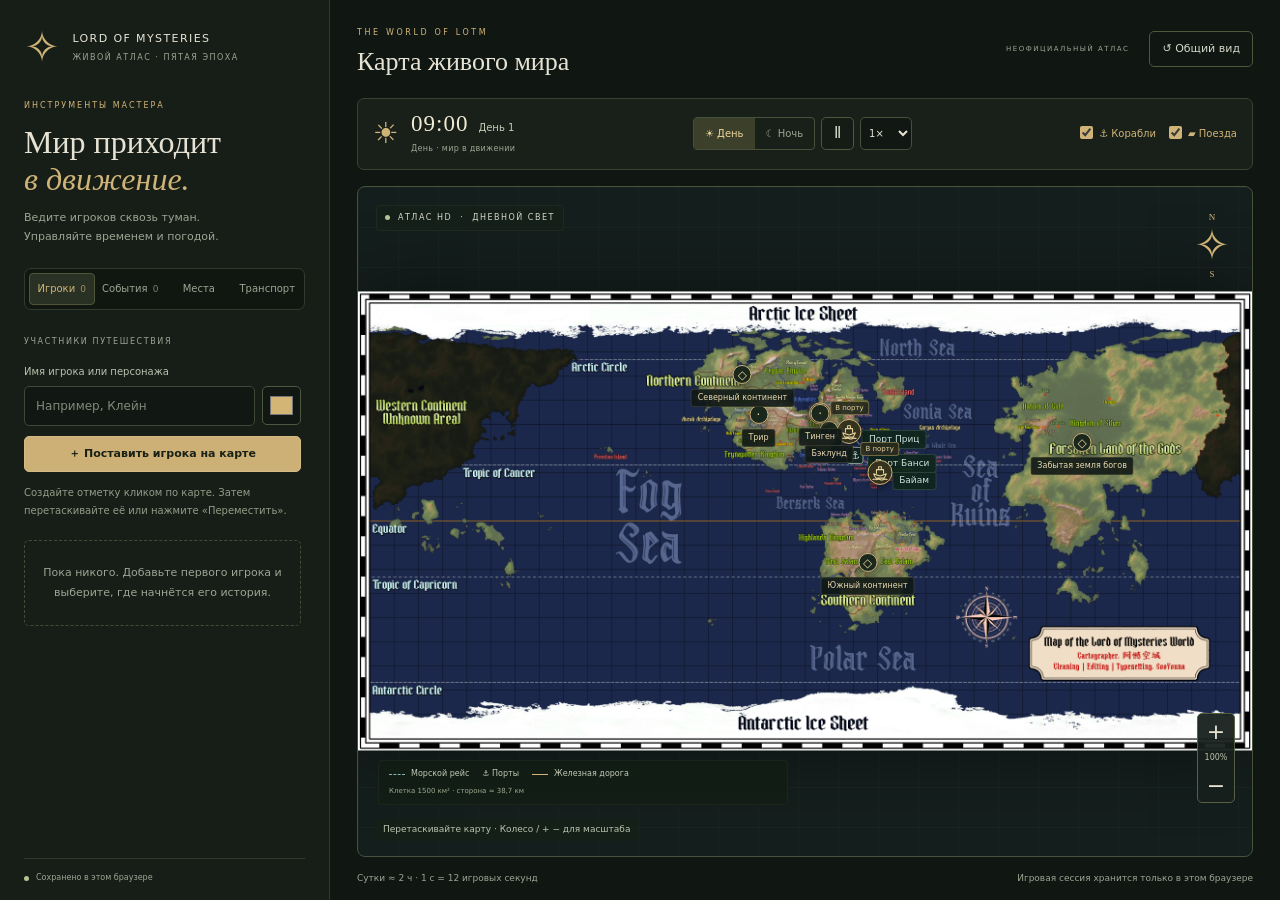
==== commit 3e982d60: "Add smooth harbor voyages with port calls and docking" ====
--- a/downloads/LotM-Atlas.html
+++ b/downloads/LotM-Atlas.html
@@ -11,6 +11,7 @@
 .tabs{grid-template-columns:repeat(4,minmax(0,1fr))}.tabs button{font-size:10px;padding:7px 1px}.tabs span{margin-left:2px}
 .scale-info{border:1px solid #566248;background:#222d20;border-radius:6px;padding:12px;color:#d5c38e}.scale-info strong{font-size:13px;font-weight:500;display:block}.scale-info span{font-size:10px;color:var(--muted);display:block;margin-top:4px}
 .travel-card h3{font-size:12px;font-weight:500;margin:0}.travel-speed{font-size:12px;color:var(--gold);margin:12px 0 8px}.travel-info{display:flex;flex-direction:column;gap:4px;font-size:10px;color:var(--muted)}.travel-card progress{width:100%;height:5px;appearance:none;margin:14px 0 4px;accent-color:var(--gold);border:0;border-radius:4px;background:#343e2f;overflow:hidden}.travel-card progress::-webkit-progress-bar{background:#343e2f}.travel-card progress::-webkit-progress-value{background:var(--gold)}.travel-card progress::-moz-progress-bar{background:var(--gold)}.travel-remaining{font-size:10px;color:#c6ceba;margin:6px 0 0}
+#transport-layer .port-marker{position:absolute;transform:translate(-50%,-50%) scale(var(--marker-scale,1));pointer-events:none;z-index:1;color:#b8d4cf}.port-pin{display:grid;place-items:center;width:17px;height:17px;border:1px solid #829e96;border-radius:3px;background:#112421;font-size:11px}.port-label{position:absolute;left:21px;top:7px;color:#cce2da;font-size:9px;white-space:nowrap;border:1px solid #698b794d;background:#10251dec;border-radius:3px;padding:2px 6px}.transport-marker.docked{border-color:#d0b477;background:#35321e;color:#e8d39f}.berth-label{position:absolute;top:-19px;left:50%;transform:translateX(-50%);font-size:7px;white-space:nowrap;background:#292c1ee8;border:1px solid #c8ad7277;color:#e8d39f;padding:1px 4px;border-radius:3px}.journey-label{font-size:12px;line-height:1.6;color:#d7d6c0;margin:12px 0 6px;overflow-wrap:anywhere}.travel-speed{font-size:10px}
 
 </style></head>
 <body>
@@ -37,7 +38,7 @@
       <div class="scale-info"><strong>1 клетка = 1500 км²</strong><span>Сторона клетки ≈ 38,7 км</span></div>
       <p class="form-note">Корабли и поезд идут по игровым часам. Скорости крейсерские, для паровой эпохи. Переход к дню или ночи продвигает и путешествие.</p>
       <div id="travel-list" class="entity-list"></div>
-      <p class="form-note">Расчёт по длине маршрута на сетке, без портовых стоянок и задержек. Линии маршрутов условные.</p>
+      <p class="form-note">Морские рейсы соединяют порты. Время рейса включает переход и стоянку перед отправлением. Плавные фарватеры проложены по карте для игры.</p>
     </section>
     <section id="tab-places" class="tab-panel" hidden><label class="search"><span>⌕</span><input id="search" placeholder="Найти место…" aria-label="Найти место"><kbd>/</kbd></label><div class="filters"><button class="active" data-filter="all" aria-pressed="true">Все места</button><button data-filter="city" aria-pressed="false">Города</button><button data-filter="region" aria-pressed="false">Регионы</button></div><div class="list-heading">АТЛАС МЕСТ <span id="count"></span></div><div id="places"></div></section>
   </div>
@@ -56,7 +57,7 @@
     <div class="map-label"><span class="status"></span> АТЛАС HD <span>·</span><span id="map-phase">ДНЕВНОЙ СВЕТ</span></div>
     <div id="placement-banner" hidden><span id="placement-text"></span><button id="cancel-placement" aria-label="Отменить размещение">Отмена ×</button></div>
     <div class="compass">N<span>✧</span>S</div><div class="zoom"><button id="plus" aria-label="Приблизить">+</button><span id="zoom-level">100%</span><button id="minus" aria-label="Отдалить">−</button></div>
-    <div class="map-legend"><span><i class="legend-line sea"></i> Морской путь</span><span><i class="legend-line rail"></i> Железная дорога</span><small>Клетка 1500 км² · сторона ≈ 38,7 км</small></div>
+    <div class="map-legend"><span><i class="legend-line sea"></i> Морской рейс</span><span>⚓ Порты</span><span><i class="legend-line rail"></i> Железная дорога</span><small>Клетка 1500 км² · сторона ≈ 38,7 км</small></div>
     <div class="hint" id="map-hint">Перетаскивайте карту · Колесо / + − для масштаба</div><div id="detail" hidden></div>
   </section>
   <footer><span id="clock-hint">Сутки ≈ 2 ч · 1 с = 12 игровых секунд</span><span>Игровая сессия хранится только в этом браузере</span></footer>
@@ -79,26 +80,69 @@
     imageHeight: 3800
   });
   const KM_PER_NAUTICAL_MILE = 1.852;
+  const toPixels = point => [point[0] / 100 * SCALE.imageWidth, point[1] / 100 * SCALE.imageHeight];
+  const toPercent = point => [point[0] / SCALE.imageWidth * 100, point[1] / SCALE.imageHeight * 100];
+  const pixelLength = (a, b) => Math.hypot(b[0] - a[0], b[1] - a[1]);
+  const mix = (a, b, t) => [a[0] + (b[0] - a[0]) * t, a[1] + (b[1] - a[1]) * t];
+  const svgPoint = point => `${(point[0] / SCALE.imageWidth * 1000).toFixed(6)} ${(point[1] / SCALE.imageHeight * 514).toFixed(6)}`;
 
   function distanceKm(a, b) {
     if (!Array.isArray(a) || !Array.isArray(b) ||
         ![a[0], a[1], b[0], b[1]].every(Number.isFinite)) {
       throw new TypeError('Map points must contain finite x/y percentages');
     }
-    const dxCells = (b[0] - a[0]) / 100 * SCALE.imageWidth / SCALE.cellPixels;
-    const dyCells = (b[1] - a[1]) / 100 * SCALE.imageHeight / SCALE.cellPixels;
-    return Math.hypot(dxCells, dyCells) * SCALE.cellSideKm;
+    return pixelLength(toPixels(a), toPixels(b)) / SCALE.cellPixels * SCALE.cellSideKm;
+  }
+
+  // Round only inside each waypoint's local triangle. Unlike an unconstrained spline,
+  // the curve cannot swing outside the carefully chosen coastal navigation corridor.
+  function roundedGeometry(waypoints) {
+    const pixels = waypoints.map(toPixels);
+    const sampled = [pixels[0]];
+    let svgPath = `M ${svgPoint(pixels[0])}`;
+    const append = point => {
+      if (pixelLength(sampled.at(-1), point) > 1e-9) sampled.push(point);
+    };
+    for (let i = 1; i < pixels.length - 1; i++) {
+      const previous = pixels[i - 1], corner = pixels[i], next = pixels[i + 1];
+      const incoming = pixelLength(previous, corner), outgoing = pixelLength(corner, next);
+      const cut = Math.min(16, incoming * .15, outgoing * .15);
+      if (cut < 1e-9) continue;
+      const entry = mix(corner, previous, cut / incoming);
+      const exit = mix(corner, next, cut / outgoing);
+      svgPath += ` L ${svgPoint(entry)} Q ${svgPoint(corner)} ${svgPoint(exit)}`;
+      append(entry);
+      // At most .75 source pixels per sample around a bend; movement follows the
+      // same curve by measured arc length, rather than speeding up at control points.
+      const steps = Math.max(12, Math.ceil(cut * 2 / .75));
+      for (let step = 1; step <= steps; step++) {
+        const t = step / steps;
+        append(mix(mix(entry, corner, t), mix(corner, exit, t), t));
+      }
+    }
+    svgPath += ` L ${svgPoint(pixels.at(-1))}`;
+    append(pixels.at(-1));
+    return { points: sampled.map(toPercent), svgPath };
   }
 
   function buildRoute(definition) {
-    const points = definition.points.map(point => Object.freeze([...point]));
+    const waypoints = definition.points.map(point => Object.freeze([...point]));
+    const geometry = definition.kind === 'ship' ? roundedGeometry(waypoints) : {
+      points: waypoints,
+      svgPath: waypoints.map((point, index) => `${index ? 'L' : 'M'} ${svgPoint(toPixels(point))}`).join(' ')
+    };
+    const points = geometry.points.map(point => Object.freeze([...point]));
     const segmentsKm = points.slice(1).map((point, i) => distanceKm(points[i], point));
-    const totalKm = segmentsKm.reduce((sum, distance) => sum + distance, 0);
+    const cumulativeKm = [0];
+    for (const segment of segmentsKm) cumulativeKm.push(cumulativeKm.at(-1) + segment);
+    const totalKm = cumulativeKm.at(-1);
     const speedKnots = definition.kind === 'ship' ? definition.speedKnots : null;
     const speedKmh = speedKnots === null ? definition.speedKmh : speedKnots * KM_PER_NAUTICAL_MILE;
+    const dockMinutes = definition.kind === 'ship' ? definition.dockMinutes : 0;
     if (points.length < 2 || !(speedKmh > 0) || !Number.isFinite(speedKmh) || !(totalKm > 0)) {
       throw new RangeError('A route needs positive length and cruising speed');
     }
+    const durationMinutes = totalKm / speedKmh * 60;
     return Object.freeze({
       id: definition.id,
       kind: definition.kind,
@@ -106,43 +150,66 @@
       speedKnots,
       speedKmh,
       totalKm,
-      durationMinutes: totalKm / speedKmh * 60,
+      durationMinutes,
+      dockMinutes,
+      cycleMinutes: 2 * (durationMinutes + dockMinutes),
+      startPort: definition.startPort || null,
+      endPort: definition.endPort || null,
+      waypoints: Object.freeze(waypoints),
       points: Object.freeze(points),
-      segmentsKm: Object.freeze(segmentsKm)
+      svgPath: geometry.svgPath,
+      segmentsKm: Object.freeze(segmentsKm),
+      cumulativeKm: Object.freeze(cumulativeKm)
     });
   }
 
+  // Berths are on the seaward side of the map's printed harbor symbols.
+  // Coastal waypoints were checked against the HD shoreline before corner rounding.
+  const ports = Object.freeze([
+    Object.freeze({ id: 'pritz', name: 'Порт Приц', x: 4068 / 7400 * 100, y: 1158 / 3800 * 100 }),
+    Object.freeze({ id: 'bayam', name: 'Байам', x: 4318 / 7400 * 100, y: 1498 / 3800 * 100 }),
+    Object.freeze({ id: 'bansy', name: 'Порт Банси', x: 4118 / 7400 * 100, y: 1355 / 3800 * 100 })
+  ]);
   const routes = Object.freeze([
-    buildRoute({ id: 'sea-east', kind: 'ship', name: 'Почтовый пароход', speedKnots: 12,
-      points: [[54, 36.5], [57.5, 39], [62, 37], [66, 42], [61, 46], [58, 47]] }),
-    buildRoute({ id: 'sea-west', kind: 'ship', name: 'Грузовой пароход', speedKnots: 8,
-      points: [[49, 42], [43, 38], [38, 45], [43, 51], [51, 48], [54, 48]] }),
+    buildRoute({ id: 'sea-east', kind: 'ship', name: 'Почтовый пароход', speedKnots: 12, dockMinutes: 60,
+      startPort: ports[0], endPort: ports[1],
+      points: [[4068 / 7400 * 100, 1158 / 3800 * 100], [4090 / 7400 * 100, 1185 / 3800 * 100], [4130 / 7400 * 100, 1240 / 3800 * 100], [4175 / 7400 * 100, 1300 / 3800 * 100], [4210 / 7400 * 100, 1370 / 3800 * 100], [4260 / 7400 * 100, 1435 / 3800 * 100], [4295 / 7400 * 100, 1468 / 3800 * 100], [4318 / 7400 * 100, 1498 / 3800 * 100]] }),
+    buildRoute({ id: 'sea-west', kind: 'ship', name: 'Грузовой пароход', speedKnots: 8, dockMinutes: 120,
+      startPort: ports[1], endPort: ports[2],
+      points: [[4318 / 7400 * 100, 1498 / 3800 * 100], [4288 / 7400 * 100, 1477 / 3800 * 100], [4245 / 7400 * 100, 1448 / 3800 * 100], [4200 / 7400 * 100, 1402 / 3800 * 100], [4157 / 7400 * 100, 1363 / 3800 * 100], [4118 / 7400 * 100, 1355 / 3800 * 100]] }),
     buildRoute({ id: 'rail-loen', kind: 'train', name: 'Паровоз Лоэна', speedKmh: 40,
       points: [[51.7, 26.5], [52.1, 27.5], [52.4, 28.3], [52.7, 30.2]] })
   ]);
 
-  function positionAlong(route, progress) {
-    let distance = route.totalKm * progress;
-    for (let i = 0; i < route.segmentsKm.length; i++) {
-      const length = route.segmentsKm[i];
-      if (distance <= length || i === route.segmentsKm.length - 1) {
-        const fraction = length ? Math.max(0, Math.min(1, distance / length)) : 0;
-        return {
-          x: route.points[i][0] + (route.points[i + 1][0] - route.points[i][0]) * fraction,
-          y: route.points[i][1] + (route.points[i + 1][1] - route.points[i][1]) * fraction
-        };
-      }
-      distance -= length;
+  function positionAlong(route, progress, returning) {
+    const distance = route.totalKm * Math.max(0, Math.min(1, progress));
+    let low = 0, high = route.segmentsKm.length - 1;
+    while (low < high) {
+      const middle = Math.floor((low + high) / 2);
+      if (route.cumulativeKm[middle + 1] < distance) low = middle + 1;
+      else high = middle;
     }
-    return { x: route.points[0][0], y: route.points[0][1] };
+    const index = low, length = route.segmentsKm[index];
+    const fraction = length ? Math.max(0, Math.min(1, (distance - route.cumulativeKm[index]) / length)) : 0;
+    const a = route.points[index], b = route.points[index + 1];
+    const point = mix(a, b, fraction);
+    const ap = toPixels(a), bp = toPixels(b);
+    const headingDegrees = Math.atan2(bp[1] - ap[1], bp[0] - ap[0]) * 180 / Math.PI + (returning ? 180 : 0);
+    return { x: point[0], y: point[1], headingDegrees: (headingDegrees + 360) % 360 };
   }
 
   function statusAt(route, elapsedMinutes) {
     const time = Number.isFinite(elapsedMinutes) ? Math.max(0, elapsedMinutes) : 0;
-    const leg = Math.floor(time / route.durationMinutes);
-    const progress = (time % route.durationMinutes) / route.durationMinutes;
+    const legMinutes = route.durationMinutes + route.dockMinutes;
+    const leg = Math.floor(time / legMinutes);
+    const withinLeg = time % legMinutes;
     const direction = leg % 2 ? 'return' : 'outbound';
-    const position = positionAlong(route, direction === 'return' ? 1 - progress : progress);
+    const origin = direction === 'outbound' ? route.startPort : route.endPort;
+    const destination = direction === 'outbound' ? route.endPort : route.startPort;
+    const phase = withinLeg < route.dockMinutes ? 'docked' : 'sailing';
+    const nextDepartureMinutes = phase === 'docked' ? route.dockMinutes - withinLeg : 0;
+    const progress = phase === 'docked' ? 0 : (withinLeg - route.dockMinutes) / route.durationMinutes;
+    const position = positionAlong(route, direction === 'return' ? 1 - progress : progress, direction === 'return');
     return {
       id: route.id,
       kind: route.kind,
@@ -151,16 +218,23 @@
       speedKmh: route.speedKmh,
       totalKm: route.totalKm,
       durationMinutes: route.durationMinutes,
+      dockMinutes: route.dockMinutes,
+      cycleMinutes: route.cycleMinutes,
       ...position,
       progress,
       direction,
+      phase,
+      origin,
+      destination,
+      currentPort: phase === 'docked' ? origin : null,
+      nextDepartureMinutes,
       remainingKm: route.totalKm * (1 - progress),
-      remainingMinutes: route.durationMinutes * (1 - progress),
+      remainingMinutes: route.durationMinutes * (1 - progress) + nextDepartureMinutes,
       leg
     };
   }
 
-  return Object.freeze({ SCALE, KM_PER_NAUTICAL_MILE, routes, distanceKm, statusAt });
+  return Object.freeze({ SCALE, KM_PER_NAUTICAL_MILE, ports, routes, distanceKm, statusAt });
 });
 
 </script><script>
@@ -201,8 +275,11 @@
     document.head.append(style);
   }
   function createRoute(definition) {
-    const path = document.createElementNS(SVG_NS, 'polyline');
-    path.setAttribute('points', definition.points.map(([x, y]) => `${x * 10},${y * 5.14}`).join(' '));
+    const path = document.createElementNS(SVG_NS, 'path');
+    path.setAttribute('d', definition.svgPath);
+    path.setAttribute('stroke-linecap', 'round');
+    path.setAttribute('stroke-linejoin', 'round');
+    path.dataset.route = definition.id;
     path.setAttribute('class', `simulation-route ${definition.kind}`);
     const title = document.createElementNS(SVG_NS, 'title');
     title.textContent = `${definition.name} — ${speedLabel(definition)} · условный маршрут кампании`;
@@ -211,6 +288,15 @@
   }
   window.createWorldSimulation = function ({ routesLayer, transportLayer, weatherLayer, onArrival }) {
     injectStyles();
+    const portMarkers = (travel.ports || []).map(port => {
+      const marker = document.createElement('div');
+      marker.className = 'port-marker';marker.dataset.portId=port.id;
+      marker.style.left=`${port.x}%`;marker.style.top=`${port.y}%`;
+      marker.setAttribute('role','img');marker.setAttribute('aria-label',`Порт: ${port.name}`);
+      const pin=document.createElement('span');pin.className='port-pin';pin.textContent='⚓';
+      const label=document.createElement('span');label.className='port-label';label.textContent=port.name;
+      marker.append(pin,label);transportLayer.append(marker);return marker;
+    });
     const transport = routeDefinitions.map(definition => {
       const path = createRoute(definition);
       routesLayer.append(path);
@@ -220,8 +306,9 @@
       marker.setAttribute('aria-label', `${definition.name} — ${speedLabel(definition)} · условный маршрут кампании`);
       marker.title = `${definition.name} · ${speedLabel(definition)} · Условный маршрут кампании`;
       marker.innerHTML = icons[definition.kind];
+      const berth=document.createElement('span');berth.className='berth-label';berth.textContent='В порту';berth.hidden=true;marker.append(berth);
       transportLayer.append(marker);
-      return { definition, marker, path, lastLeg: null };
+      return { definition, marker, path, berth, lastLeg: null };
     });
     const zones = new Map();
     let lastWeatherSignature = '';
@@ -282,7 +369,7 @@
     return {
       update({ minutes = 0, ships = true, trains = true, events = [] } = {}) {
         const statuses = transport.map(item => {
-          const { definition, marker, path } = item;
+          const { definition, marker, path, berth } = item;
           const enabled = definition.kind === 'ship' ? ships : trains;
           const status = travel.statusAt(definition, minutes);
           marker.hidden = !enabled;
@@ -290,6 +377,13 @@
           marker.style.left = `${status.x}%`;
           marker.style.top = `${status.y}%`;
           marker.dataset.route = definition.id;
+          const docked=status.phase==='docked';
+          marker.classList.toggle('docked',docked);marker.dataset.phase=status.phase;
+          berth.hidden=!docked;
+          const journey=status.origin&&status.destination?`${status.origin.name} → ${status.destination.name}`:'';
+          const stateLabel=docked?`В порту ${status.currentPort.name}`:'В пути';
+          marker.title=`${definition.name} · ${speedLabel(definition)} · ${journey} · ${stateLabel}`;
+          marker.setAttribute('aria-label',marker.title);
           if (enabled && item.lastLeg !== null && status.leg > item.lastLeg && typeof onArrival === 'function') {
             onArrival({ id: definition.id, name: definition.name, kind: definition.kind,
               arrivals: status.leg - item.lastLeg });
@@ -297,11 +391,13 @@
           item.lastLeg = status.leg;
           return { ...status, enabled };
         });
+        portMarkers.forEach(port=>port.hidden=!ships);
         updateWeather(Array.isArray(events) ? events : []);
         return statuses;
       },
       destroy() {
         transport.forEach(item => { item.marker.remove(); item.path.remove(); });
+        portMarkers.forEach(port=>port.remove());
         zones.forEach(zone => zone.remove());
         zones.clear();
       }
@@ -537,18 +633,33 @@
   return [days?`${days} дн.`:'',hours?`${hours} ч`:'',rest?`${rest} мин`:''].filter(Boolean).join(' ') || '0 мин';
 }
 function formatDistance(km) { return km.toLocaleString('ru-RU',{maximumFractionDigits:1}); }
+function focusVoyage(routeId) {
+  const route=LotMTravel.routes.find(item=>item.id===routeId);if(!route)return;
+  const xs=route.points.map(p=>p[0]),ys=route.points.map(p=>p[1]);
+  const minX=Math.min(...xs),maxX=Math.max(...xs),minY=Math.min(...ys),maxY=Math.max(...ys);
+  const width=(maxX-minX)/100*world.offsetWidth,height=(maxY-minY)/100*world.offsetHeight;
+  scale=clamp(Math.min((viewport.clientWidth-100)/Math.max(width,1),(viewport.clientHeight-160)/Math.max(height,1)),.75,6);
+  locate((minX+maxX)/2,(minY+maxY)/2);
+  if(window.innerWidth<=800)viewport.scrollIntoView({block:'center',behavior:'smooth'});
+}
 function renderTravel(statuses) {
   if(!Array.isArray(statuses))return;
   const list=$('#travel-list');list.replaceChildren();
   for(const route of statuses){
-    const card=node('article','entity-card travel-card');
+    const card=node('article','entity-card travel-card');card.dataset.routeId=route.id;
     const heading=node('div','entity-head');heading.append(node('span','entity-avatar',route.kind==='ship'?'⚓':'▰'),node('h3','',route.name));
     const speed=route.speedKnots?`${route.speedKnots} уз · ${formatDistance(route.speedKmh)} км/ч`:`${formatDistance(route.speedKmh)} км/ч`;
     const progress=node('progress');progress.max=1;progress.value=route.progress;progress.setAttribute('aria-label',`Пройдено по маршруту: ${route.name}`);
     const info=node('div','travel-info');
-    info.append(node('span','',`${formatDistance(route.totalKm)} км в одну сторону`),node('span','',`В одну сторону: ${formatDuration(route.durationMinutes)}`));
-    const status=route.enabled?(state.running?(route.direction==='return'?'Обратный путь':'В пути'):'Время на паузе'):'Скрыт на карте';
-    card.append(heading,node('p','travel-speed',speed),info,progress,node('p','travel-remaining',`${status} · осталось ${formatDistance(route.remainingKm)} км`),node('p','entity-meta',`До прибытия: ${formatDuration(route.remainingMinutes)} игрового времени`));
+    info.append(node('span','',`${formatDistance(route.totalKm)} км · в пути ${formatDuration(route.durationMinutes)}`));
+    if(route.kind==='ship')info.append(node('span','',`Стоянка в порту: ${formatDuration(route.dockMinutes)}`));
+    const journey=route.origin&&route.destination?`${route.origin.name} → ${route.destination.name}`:(route.direction==='return'?'Бэклунд → Тинген':'Тинген → Бэклунд');
+    const docked=route.phase==='docked';
+    const movement=docked?`В порту: ${route.currentPort.name}`:route.direction==='return'?'Обратный рейс':'В пути';
+    const status=route.enabled?`${movement}${state.running?'':' · пауза'}`:'Скрыт на карте';
+    const remaining=docked?`Отправление через ${formatDuration(route.nextDepartureMinutes)}`:`До прибытия: ${formatDuration(route.remainingMinutes)} · ${formatDistance(route.remainingKm)} км`;
+    const actions=node('div','entity-actions');actions.append(button('↗ Показать рейс','move-button',()=>focusVoyage(route.id),`Показать рейс: ${route.name}`));
+    card.append(heading,node('p','journey-label',journey),node('p','travel-speed',`Крейсерская: ${speed}`),info,progress,node('p','travel-remaining',status),node('p','entity-meta',`${remaining} игрового времени`),actions);
     list.append(card);
   }
 }
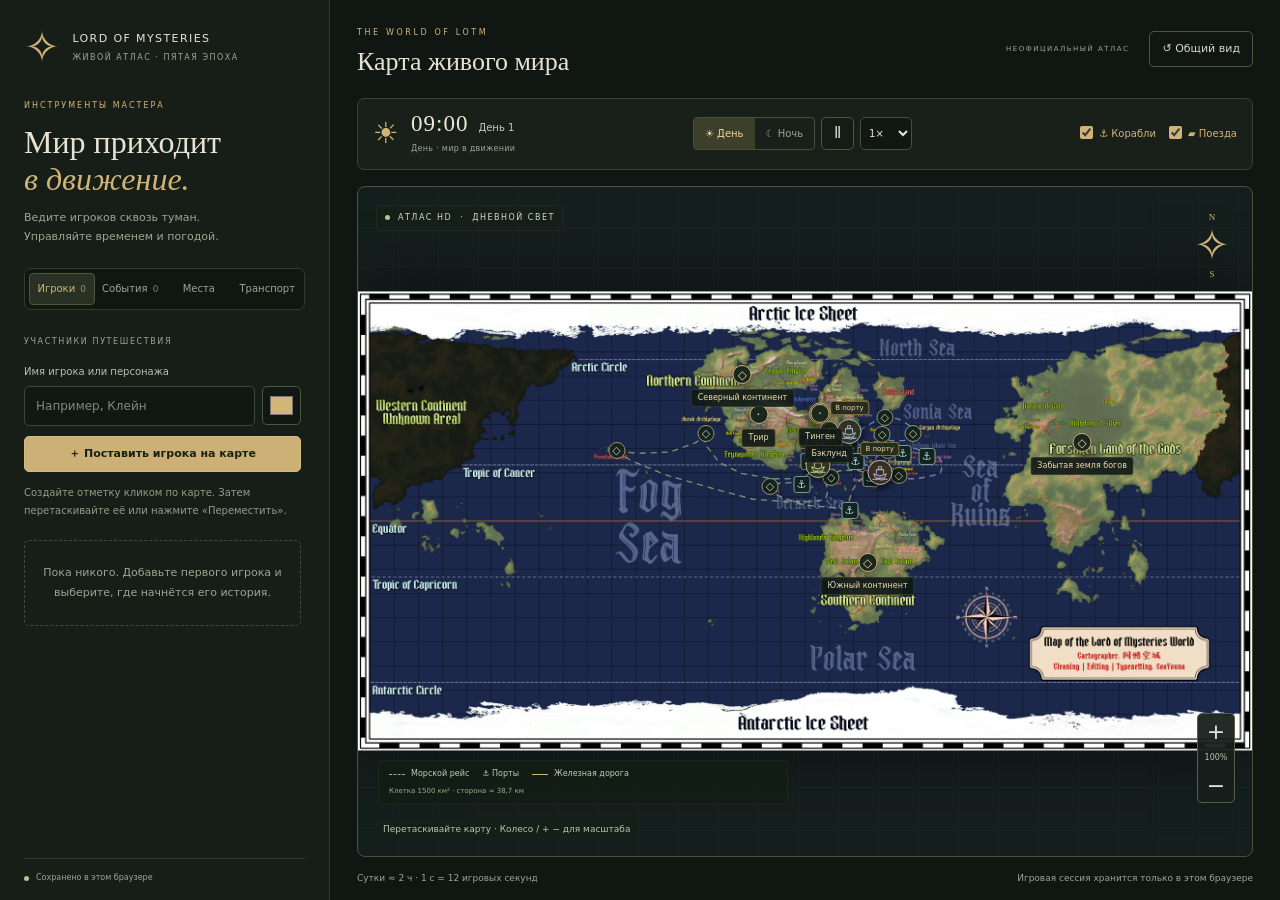
==== commit d6c3a415: "Add island shipping circuits with stops across the LotM map" ====
--- a/downloads/LotM-Atlas.html
+++ b/downloads/LotM-Atlas.html
@@ -1,7 +1,7 @@
 <!doctype html>
 <html lang="ru">
 <head><meta charset="utf-8"><meta name="viewport" content="width=device-width, initial-scale=1"><meta name="theme-color" content="#111713"><title>LotM — Живой атлас</title><style>
-:root{color-scheme:dark;--bg:#101612;--panel:#171e18;--line:#303b30;--text:#e6e3d4;--muted:#9ca593;--gold:#d0b477;--soft-gold:#aa945f;--field:#111813}*{box-sizing:border-box}[hidden]{display:none!important}body{margin:0;display:flex;height:100dvh;background:var(--bg);color:var(--text);font:13px/1.5 system-ui,-apple-system,sans-serif}button,input,select{font:inherit}button{cursor:pointer;color:inherit}button,a,input,select{-webkit-tap-highlight-color:transparent}button:focus-visible,a:focus-visible,input:focus-visible,select:focus-visible{outline:2px solid var(--gold);outline-offset:3px}button:disabled{opacity:.5;cursor:not-allowed}button{transition:background .15s,border-color .15s,color .15s}button:hover{border-color:var(--soft-gold)}aside{width:330px;flex-shrink:0;padding:26px 24px 16px;border-right:1px solid var(--line);background:var(--panel);display:flex;flex-direction:column;min-height:0}.brand{display:flex;align-items:center;gap:11px;color:var(--text);text-decoration:none;letter-spacing:1.4px;font-size:11px;flex-shrink:0}.sigil{font:43px Georgia,serif;line-height:1;color:var(--gold)}.brand small{display:block;font-size:8px;color:var(--muted);letter-spacing:1.5px;margin-top:4px}.chapter{font-size:8px;letter-spacing:2px;color:var(--gold);margin-top:31px}h1{font:32px/1.15 Georgia,serif;margin:12px 0 10px}h1 em{font-weight:normal;color:var(--gold)}.intro{color:var(--muted);font-size:11px;line-height:1.8;margin:0 0 21px}.tabs{display:grid;grid-template-columns:1fr 1.2fr .9fr;padding:4px;gap:3px;background:#101711;border:1px solid var(--line);border-radius:7px;flex-shrink:0;margin-bottom:24px}.tabs button{border:1px solid transparent;background:transparent;padding:7px 3px;font-size:11px;color:var(--muted);border-radius:4px;white-space:nowrap}.tabs button.active{color:var(--gold);background:#293024;border-color:#4e5539}.tabs span{font-size:9px;opacity:.75;margin-left:3px}.sidebar-content{flex:1;min-height:0;overflow:auto;scrollbar-width:thin;scrollbar-color:#4e593f transparent;padding:2px 4px 10px 0}.section-label,.list-heading{color:var(--muted);font-size:8px;letter-spacing:1.6px;margin:0 0 16px}.list-heading{display:flex;justify-content:space-between;margin-bottom:9px}form label{display:block;color:#bac1af;font-size:10px;margin-bottom:7px}input:not([type=checkbox]):not([type=range]):not([type=color]),select{width:100%;min-width:0;border:1px solid #3b4737;background:var(--field);border-radius:5px;color:var(--text);font-size:12px;padding:10px 11px;outline-offset:1px}input::placeholder{color:#7f8979}input[type=color]{width:39px;height:39px;flex-shrink:0;background:var(--field);border:1px solid #4c573f;border-radius:5px;padding:5px;cursor:pointer}input[type=range]{width:100%;accent-color:var(--gold);margin:2px 0 15px}input[type=checkbox]{accent-color:var(--gold);width:13px;height:13px;margin:0 6px 0 0;vertical-align:-2px;cursor:pointer}.input-row{display:flex;gap:7px;margin-bottom:10px}.primary,.outline,.square{border:1px solid #4d583e;border-radius:5px;padding:9px 12px;font-size:11px;background:transparent;color:#d4d7c8}.primary{background:#ccb075;color:#192016;border-color:#d4bb85;font-weight:600}.primary:hover{background:#e0c58d}.full{width:100%}.form-note{font-size:10px;line-height:1.8;color:#929d88;margin:12px 0 20px}.form-grid{display:grid;grid-template-columns:1fr 1fr;gap:10px;margin:13px 0}.form-grid select{font-size:10px;padding:9px 6px}.range-label{display:flex;justify-content:space-between}.range-label span{color:var(--gold)}.entity-list{display:flex;flex-direction:column;gap:9px}.entity-card{border:1px solid #394432;background:#1b231b;border-radius:6px;padding:12px}.entity-card.selected{border-color:#9c8856;background:#272e22}.entity-head{display:flex;gap:10px;align-items:center;min-width:0}.entity-avatar{flex-shrink:0;width:31px;height:31px;display:grid;place-items:center;background:#111a13;border:1px solid var(--player-color,var(--gold));border-radius:50%;color:var(--player-color,var(--gold));font-size:13px}.entity-meta{min-width:0;flex:1}.entity-meta strong{font-weight:500;font-size:12px;display:block;overflow-wrap:anywhere}.entity-meta small,.entity-meta p{display:block;margin:2px 0 0;color:var(--muted);font-size:9px}.entity-actions{display:flex;gap:7px;margin:11px 0 0;flex-wrap:wrap}.entity-actions button{padding:5px 8px;border:1px solid #45513c;background:#20291d;border-radius:4px;font-size:10px;color:#c6ceba}.entity-actions .danger{color:#cba09a;border-color:#57403a;background:transparent}.empty-state{padding:22px 13px;border:1px dashed #414b37;border-radius:5px;text-align:center;color:var(--muted);font-size:11px;line-height:1.8}.empty-state strong{display:block;font-size:12px;color:#d0d3c2;font-weight:500}.empty-state p{margin:5px 0 0}.journal-label{margin:25px 0 12px}#journal{list-style:none;margin:0;padding:0}#journal li{padding:9px 0;border-top:1px solid #303a2b;color:#b1baa5;font-size:10px;line-height:1.7;overflow-wrap:anywhere}.journal-time{display:block;font-size:8px;letter-spacing:.6px;color:var(--gold);margin-bottom:3px}.aside-bottom{display:flex;gap:7px;align-items:center;border-top:1px solid var(--line);padding-top:13px;margin-top:7px;color:var(--muted);font-size:8px;flex-shrink:0}.status{display:inline-block;width:5px;height:5px;background:#b6c394;border-radius:50%;flex-shrink:0}.search{display:flex;align-items:center;gap:8px;border:1px solid #3b4737;padding:0 10px;border-radius:5px;background:var(--field)}.search>span{font-size:24px;color:var(--gold)}.search input:not([type]){border:0;background:none;padding-left:0;outline:none}.search:focus-within{outline:2px solid var(--gold);outline-offset:1px}kbd{border:1px solid var(--line);padding:0 5px;font-size:10px;color:var(--muted)}.filters{display:flex;gap:6px;margin:12px 0 23px}.filters button{font-size:10px;background:transparent;border:1px solid var(--line);padding:6px 9px;border-radius:4px;color:var(--muted)}.filters .active{background:#c8ad7219;border-color:#776844;color:var(--gold)}.place{display:flex;width:100%;text-align:left;gap:10px;align-items:center;border:1px solid transparent;background:none;padding:10px 6px;border-radius:5px;margin-bottom:4px}.place:hover,.place.selected{background:#252e21;border-color:#454f38}.place .icon{border:1px solid #414e36;width:29px;height:29px;display:grid;place-items:center;color:var(--gold);border-radius:4px;flex-shrink:0}.place strong{display:block;font-weight:500;font-size:12px}.place small{font-size:9px;color:var(--muted)}.place .arrow{margin-left:auto;color:var(--gold)}.empty{font-size:12px;color:var(--muted);padding:16px}main{padding:0 27px;min-width:0;flex:1;display:flex;flex-direction:column;min-height:0}header{height:98px;display:flex;align-items:center;justify-content:space-between;flex-shrink:0;gap:15px}.eyebrow{font-size:8px;letter-spacing:2.6px;color:var(--gold)}h2{font:26px Georgia,serif;margin:7px 0 0}.header-actions{display:flex;gap:20px;align-items:center}.edition{font-size:7px;letter-spacing:1.5px;color:var(--muted)}.world-controls{display:flex;align-items:center;gap:19px;justify-content:space-between;padding:12px 15px;background:#192019;border:1px solid #38432f;border-radius:7px;margin-bottom:16px;flex-shrink:0;flex-wrap:wrap}.clock-block{display:flex;align-items:center;gap:12px;min-width:152px}#phase-icon{font-size:29px;color:var(--gold);line-height:1}.clock-line{display:flex;gap:10px;align-items:baseline}#world-time{font:23px Georgia,serif;letter-spacing:1px;color:#f0ead5}#world-day{color:#c4cbb8;font-size:10px}#phase-label{font-size:8px;color:var(--muted);letter-spacing:.3px}.time-controls{display:flex;align-items:center;gap:6px}.segmented{display:flex;border:1px solid #46513a;border-radius:4px;overflow:hidden}.segmented button{border:0;background:transparent;color:var(--muted);padding:8px 11px;font-size:10px}.segmented button[aria-pressed=true]{background:#3c402b;color:#ecd39d}.square{font-size:15px;width:33px;height:33px;padding:3px;line-height:1;background:#141d15}.speed-label{margin:0}.speed-label select{width:52px;padding:7px 4px;font-size:10px;border-color:#46513a;height:33px}.transport-controls{display:flex;gap:13px;align-items:center}.transport-controls label{font-size:10px;white-space:nowrap;cursor:pointer;color:#bfc7b0}.transport-controls label:has(input:checked){color:var(--gold)}.map{position:relative;flex:1;overflow:hidden;min-height:350px;background:#141e1c;border:1px solid #48513b;border-radius:8px;touch-action:none;cursor:grab}.map:active{cursor:grabbing}.map[data-placing=true]{cursor:crosshair}.map-grid{position:absolute;inset:0;background-image:linear-gradient(#82977c0b 1px,transparent 1px),linear-gradient(90deg,#82977c0b 1px,transparent 1px);background-size:40px 40px}#world{position:absolute;width:100%;top:50%;transform-origin:center;user-select:none}#world img{display:block;width:100%;height:auto;filter:none;box-shadow:0 0 70px #0006}#night-overlay,#routes-layer,#weather-layer,#transport-layer,#markers,#players-layer{position:absolute;inset:0;width:100%;height:100%;pointer-events:none}#night-overlay{background:linear-gradient(120deg,#111b58db,#171936d9 65%,#4a35598c);opacity:0;transition:opacity 1.3s;z-index:1}#routes-layer{z-index:2}#weather-layer{z-index:3}#transport-layer{z-index:4}#markers{z-index:5}#players-layer{z-index:6}.marker,.player-marker{position:absolute;transform:translate(-50%,-50%);pointer-events:auto}.marker{border:1px solid #c6b27c;background:#19271d;box-shadow:0 0 0 4px #c8ad721a,0 3px 10px #0008;width:19px;height:19px;border-radius:50%;color:#efd49e;font-size:12px;display:grid;place-items:center;padding:0}.marker:hover,.marker.selected{background:#c8ad72;color:#142016;z-index:2}.marker span{position:absolute;top:23px;background:#111a16e8;padding:2px 6px;border:1px solid #8b805244;border-radius:3px;white-space:nowrap;font-size:8px;color:#ead9b1;pointer-events:none}.player-marker{border:0;background:transparent;padding:0;display:flex;align-items:center;flex-direction:column;touch-action:none;cursor:grab}.player-marker:active{cursor:grabbing}.player-dot{display:grid;place-items:center;width:30px;height:30px;border:2px solid var(--player-color,var(--gold));border-radius:50%;background:#142019;color:var(--player-color,var(--gold));box-shadow:0 0 0 5px #15251bcc,0 3px 12px #0009;font-size:12px;font-weight:700}.player-label{position:absolute;top:35px;white-space:nowrap;max-width:170px;overflow:hidden;text-overflow:ellipsis;background:#111b16f5;color:var(--player-color,var(--gold));border:1px solid var(--player-color,var(--gold));border-radius:4px;padding:3px 7px;font-size:10px;line-height:1.3}.player-marker.selected .player-dot{box-shadow:0 0 0 5px #d3b57538,0 0 22px #d3b57577}.map-label{position:absolute;top:18px;left:18px;font-size:8px;letter-spacing:1.5px;display:flex;gap:8px;align-items:center;color:#d5d9c8;background:#152019b8;border:1px solid #4b563633;border-radius:4px;padding:6px 8px;pointer-events:none;z-index:7}.compass{position:absolute;top:25px;right:22px;display:flex;flex-direction:column;text-align:center;color:var(--gold);font:9px Georgia;pointer-events:none;z-index:7}.compass span{font-size:43px;line-height:1.1}.zoom{position:absolute;bottom:53px;right:17px;display:flex;flex-direction:column;background:#17201cf2;border:1px solid #586044;border-radius:5px;overflow:hidden;align-items:center;z-index:8}.zoom button{background:none;border:0;width:36px;height:34px;font-size:22px}.zoom button:hover{background:#35402a}.zoom span{font-size:8px;color:#bdc6ac;padding:4px}.hint{position:absolute;bottom:15px;left:18px;color:#bac4b0;font-size:9px;background:#142018ce;padding:4px 7px;border-radius:4px;pointer-events:none;z-index:7}.map-legend{display:flex;flex-wrap:wrap;gap:6px 13px;position:absolute;bottom:51px;left:20px;font-size:8px;color:#c3cbb6;pointer-events:none;background:#121d16dc;padding:7px 10px;border:1px solid #3d4a3233;border-radius:4px;z-index:7;max-width:calc(100% - 85px)}.map-legend span{display:flex;align-items:center;gap:6px}.map-legend small{font-size:7px;color:#9fa98f;width:100%}.legend-line{display:inline-block;width:16px;height:0;border-top:1px dashed #82b2b2}.legend-line.rail{border-color:#d3b575;border-top-style:solid}#placement-banner{position:absolute;top:55px;left:18px;right:80px;display:flex;justify-content:space-between;gap:10px;align-items:center;z-index:10;background:#34412af5;border:1px solid #b39d62;border-radius:5px;padding:10px 12px;font-size:11px;color:#eee3c1;box-shadow:0 5px 22px #0005}#placement-text{overflow-wrap:anywhere}#cancel-placement{background:#1b281b;border:1px solid #7a8457;border-radius:3px;padding:5px 7px;color:#e4d7af;font-size:10px;white-space:nowrap}#detail{position:absolute;bottom:110px;left:20px;width:300px;max-width:calc(100% - 90px);background:#18201cf5;border:1px solid #74805a;border-radius:7px;padding:20px;box-shadow:0 12px 40px #0006;cursor:default;z-index:9}#detail h3{font:24px Georgia;margin:9px 0}#detail p{font-size:11px;color:#bec6b2;line-height:1.8}#detail small{color:var(--gold);letter-spacing:1.2px;font-size:8px}#detail button{position:absolute;right:12px;top:8px;border:0;background:none;font-size:22px;color:var(--muted)}footer{display:flex;justify-content:space-between;gap:15px;padding:15px 0;color:var(--muted);font-size:9px;flex-shrink:0}footer>span:last-child{text-align:right}#toast{position:fixed;bottom:27px;left:50%;transform:translateX(-50%);z-index:30;background:#263321;border:1px solid #7b8960;color:#eee4c7;font-size:12px;max-width:calc(100% - 32px);padding:11px 18px;border-radius:6px;box-shadow:0 5px 25px #0007;pointer-events:none}#toast:empty{display:none}body[data-phase=night] .map{background:#101622}body[data-phase=night] #phase-icon{color:#c0b8df}body[data-paused=true] .rain-streak{animation-play-state:paused!important}.sr-only{position:absolute;width:1px;height:1px;padding:0;margin:-1px;overflow:hidden;clip:rect(0,0,0,0);white-space:nowrap;border:0}@media(min-width:1600px){aside{width:350px;padding:32px 28px}h1{font-size:36px}.chapter{margin-top:36px}main{padding:0 35px}header{height:105px}.world-controls{padding:14px 20px}}@media(max-width:1150px) and (min-width:801px){aside{width:300px;padding:24px 19px}main{padding:0 18px}.world-controls{gap:9px}.transport-controls{width:100%;padding-top:9px;border-top:1px solid #35422d;justify-content:flex-end}.edition{display:none}.time-controls{gap:5px}.segmented button{padding:8px}}@media(max-height:760px) and (min-width:801px){aside{padding-top:20px}.chapter{margin-top:20px}h1{font-size:27px}.intro{margin-bottom:15px}.tabs{margin-bottom:17px}header{height:80px}.world-controls{margin-bottom:12px;padding:9px 13px}.map{min-height:260px}footer{padding:12px 0}}@media(max-width:800px){body{height:auto;min-height:100dvh;flex-direction:column}aside{width:100%;padding:17px 18px 12px;border-right:0;border-bottom:1px solid var(--line)}.brand{font-size:10px}.brand small{font-size:7px}.sigil{font-size:32px}.chapter,.intro{display:none}h1{font-size:24px;margin:12px 0 15px}h1 br{display:none}h1 em{margin-left:5px}.tabs{margin-bottom:14px;max-width:500px}.sidebar-content{max-height:270px;min-height:0;flex:auto}.section-label{margin-bottom:10px}.aside-bottom{font-size:8px;padding-top:9px;margin-top:8px}.form-note{font-size:10px;margin:10px 0 13px}.input-row{margin-bottom:8px}.entity-list{gap:7px}.entity-card{padding:10px}.entity-actions{margin-top:8px}.empty-state{padding:14px}.form-grid{margin:9px 0}.form-grid select{font-size:11px}.form-note br{display:none}main{padding:0 14px;flex:1}header{height:80px;gap:8px}h2{font-size:23px}.eyebrow{font-size:7px}.edition{display:none}.header-actions{gap:0}.outline{padding:8px 9px}.outline span{display:none}.world-controls{gap:12px;padding:12px;margin-bottom:12px}.clock-block{min-width:130px;gap:8px}.clock-line{gap:6px}#world-time{font-size:22px}#phase-label{font-size:7px}#world-day{font-size:9px}#phase-icon{font-size:24px}.segmented button{padding:7px;font-size:9px}.square{width:30px;height:31px}.speed-label select{width:45px;height:31px}.time-controls{gap:4px}.transport-controls{width:100%;gap:20px;padding-top:9px;border-top:1px solid #35422d}.transport-controls label{font-size:10px}.map{height:58dvh;min-height:400px;flex:auto}.map-label{font-size:6px;left:10px;top:12px;gap:5px;padding:5px}.compass{right:15px;top:58px;font-size:8px}.compass span{font-size:34px}.marker{width:16px;height:16px;font-size:10px}.marker span{font-size:7px;top:20px;padding:1px 4px}.player-dot{width:26px;height:26px;font-size:10px}.player-label{font-size:8px;top:31px;max-width:100px;padding:2px 5px}.map-legend{bottom:53px;left:11px;gap:4px 10px;font-size:7px;padding:5px 7px;max-width:calc(100% - 70px)}.map-legend small{font-size:6px}.hint{font-size:7px;left:10px;bottom:13px;max-width:calc(100% - 20px)}.zoom{right:11px;bottom:53px}.zoom button{width:31px;height:30px;font-size:20px}#placement-banner{left:10px;right:10px;top:44px;padding:9px;font-size:10px;align-items:flex-start}#cancel-placement{font-size:9px}#detail{bottom:115px;left:11px;padding:15px;width:270px;max-width:calc(100% - 60px)}#detail h3{font-size:21px}#detail p{font-size:10px}footer{padding:12px 0;gap:8px;font-size:7px}footer>span:last-child{max-width:47%}.search input{font-size:12px}.filters{margin:10px 0 17px}.place{padding:8px 6px}#toast{bottom:17px;font-size:11px;padding:10px 13px}}@media(max-width:380px){.world-controls{gap:9px}.clock-block{min-width:110px}#world-time{font-size:20px}#world-day{font-size:8px}.segmented button{padding:7px 5px}.time-controls{gap:3px}.speed-label select{width:40px}.square{width:26px}h2{font-size:21px}}@media(prefers-reduced-motion:reduce){*,*::before,*::after{scroll-behavior:auto!important;transition:none!important}.rain-streak{animation:none!important}}
+:root{color-scheme:dark;--bg:#101612;--panel:#171e18;--line:#303b30;--text:#e6e3d4;--muted:#9ca593;--gold:#d0b477;--soft-gold:#aa945f;--field:#111813}*{box-sizing:border-box}[hidden]{display:none!important}body{margin:0;display:flex;height:100dvh;background:var(--bg);color:var(--text);font:13px/1.5 system-ui,-apple-system,sans-serif}button,input,select{font:inherit}button{cursor:pointer;color:inherit}button,a,input,select{-webkit-tap-highlight-color:transparent}button:focus-visible,a:focus-visible,input:focus-visible,select:focus-visible{outline:2px solid var(--gold);outline-offset:3px}button:disabled{opacity:.5;cursor:not-allowed}button{transition:background .15s,border-color .15s,color .15s}button:hover{border-color:var(--soft-gold)}aside{width:330px;flex-shrink:0;padding:26px 24px 16px;border-right:1px solid var(--line);background:var(--panel);display:flex;flex-direction:column;min-height:0}.brand{display:flex;align-items:center;gap:11px;color:var(--text);text-decoration:none;letter-spacing:1.4px;font-size:11px;flex-shrink:0}.sigil{font:43px Georgia,serif;line-height:1;color:var(--gold)}.brand small{display:block;font-size:8px;color:var(--muted);letter-spacing:1.5px;margin-top:4px}.chapter{font-size:8px;letter-spacing:2px;color:var(--gold);margin-top:31px}h1{font:32px/1.15 Georgia,serif;margin:12px 0 10px}h1 em{font-weight:normal;color:var(--gold)}.intro{color:var(--muted);font-size:11px;line-height:1.8;margin:0 0 21px}.tabs{display:grid;grid-template-columns:1fr 1.2fr .9fr;padding:4px;gap:3px;background:#101711;border:1px solid var(--line);border-radius:7px;flex-shrink:0;margin-bottom:24px}.tabs button{border:1px solid transparent;background:transparent;padding:7px 3px;font-size:11px;color:var(--muted);border-radius:4px;white-space:nowrap}.tabs button.active{color:var(--gold);background:#293024;border-color:#4e5539}.tabs span{font-size:9px;opacity:.75;margin-left:3px}.sidebar-content{flex:1;min-height:0;overflow:auto;scrollbar-width:thin;scrollbar-color:#4e593f transparent;padding:2px 4px 10px 0}.section-label,.list-heading{color:var(--muted);font-size:8px;letter-spacing:1.6px;margin:0 0 16px}.list-heading{display:flex;justify-content:space-between;margin-bottom:9px}form label{display:block;color:#bac1af;font-size:10px;margin-bottom:7px}input:not([type=checkbox]):not([type=range]):not([type=color]),select{width:100%;min-width:0;border:1px solid #3b4737;background:var(--field);border-radius:5px;color:var(--text);font-size:12px;padding:10px 11px;outline-offset:1px}input::placeholder{color:#7f8979}input[type=color]{width:39px;height:39px;flex-shrink:0;background:var(--field);border:1px solid #4c573f;border-radius:5px;padding:5px;cursor:pointer}input[type=range]{width:100%;accent-color:var(--gold);margin:2px 0 15px}input[type=checkbox]{accent-color:var(--gold);width:13px;height:13px;margin:0 6px 0 0;vertical-align:-2px;cursor:pointer}.input-row{display:flex;gap:7px;margin-bottom:10px}.primary,.outline,.square{border:1px solid #4d583e;border-radius:5px;padding:9px 12px;font-size:11px;background:transparent;color:#d4d7c8}.primary{background:#ccb075;color:#192016;border-color:#d4bb85;font-weight:600}.primary:hover{background:#e0c58d}.full{width:100%}.form-note{font-size:10px;line-height:1.8;color:#929d88;margin:12px 0 20px}.form-grid{display:grid;grid-template-columns:1fr 1fr;gap:10px;margin:13px 0}.form-grid select{font-size:10px;padding:9px 6px}.range-label{display:flex;justify-content:space-between}.range-label span{color:var(--gold)}.entity-list{display:flex;flex-direction:column;gap:9px}.entity-card{border:1px solid #394432;background:#1b231b;border-radius:6px;padding:12px}.entity-card.selected{border-color:#9c8856;background:#272e22}.entity-head{display:flex;gap:10px;align-items:center;min-width:0}.entity-avatar{flex-shrink:0;width:31px;height:31px;display:grid;place-items:center;background:#111a13;border:1px solid var(--player-color,var(--gold));border-radius:50%;color:var(--player-color,var(--gold));font-size:13px}.entity-meta{min-width:0;flex:1}.entity-meta strong{font-weight:500;font-size:12px;display:block;overflow-wrap:anywhere}.entity-meta small,.entity-meta p{display:block;margin:2px 0 0;color:var(--muted);font-size:9px}.entity-actions{display:flex;gap:7px;margin:11px 0 0;flex-wrap:wrap}.entity-actions button{padding:5px 8px;border:1px solid #45513c;background:#20291d;border-radius:4px;font-size:10px;color:#c6ceba}.entity-actions .danger{color:#cba09a;border-color:#57403a;background:transparent}.empty-state{padding:22px 13px;border:1px dashed #414b37;border-radius:5px;text-align:center;color:var(--muted);font-size:11px;line-height:1.8}.empty-state strong{display:block;font-size:12px;color:#d0d3c2;font-weight:500}.empty-state p{margin:5px 0 0}.journal-label{margin:25px 0 12px}#journal{list-style:none;margin:0;padding:0}#journal li{padding:9px 0;border-top:1px solid #303a2b;color:#b1baa5;font-size:10px;line-height:1.7;overflow-wrap:anywhere}.journal-time{display:block;font-size:8px;letter-spacing:.6px;color:var(--gold);margin-bottom:3px}.aside-bottom{display:flex;gap:7px;align-items:center;border-top:1px solid var(--line);padding-top:13px;margin-top:7px;color:var(--muted);font-size:8px;flex-shrink:0}.status{display:inline-block;width:5px;height:5px;background:#b6c394;border-radius:50%;flex-shrink:0}.search{display:flex;align-items:center;gap:8px;border:1px solid #3b4737;padding:0 10px;border-radius:5px;background:var(--field)}.search>span{font-size:24px;color:var(--gold)}.search input:not([type]){border:0;background:none;padding-left:0;outline:none}.search:focus-within{outline:2px solid var(--gold);outline-offset:1px}kbd{border:1px solid var(--line);padding:0 5px;font-size:10px;color:var(--muted)}.filters{display:flex;gap:6px;margin:12px 0 23px}.filters button{font-size:10px;background:transparent;border:1px solid var(--line);padding:6px 9px;border-radius:4px;color:var(--muted)}.filters .active{background:#c8ad7219;border-color:#776844;color:var(--gold)}.place{display:flex;width:100%;text-align:left;gap:10px;align-items:center;border:1px solid transparent;background:none;padding:10px 6px;border-radius:5px;margin-bottom:4px}.place:hover,.place.selected{background:#252e21;border-color:#454f38}.place .icon{border:1px solid #414e36;width:29px;height:29px;display:grid;place-items:center;color:var(--gold);border-radius:4px;flex-shrink:0}.place strong{display:block;font-weight:500;font-size:12px}.place small{font-size:9px;color:var(--muted)}.place .arrow{margin-left:auto;color:var(--gold)}.empty{font-size:12px;color:var(--muted);padding:16px}main{padding:0 27px;min-width:0;flex:1;display:flex;flex-direction:column;min-height:0}header{height:98px;display:flex;align-items:center;justify-content:space-between;flex-shrink:0;gap:15px}.eyebrow{font-size:8px;letter-spacing:2.6px;color:var(--gold)}h2{font:26px Georgia,serif;margin:7px 0 0}.header-actions{display:flex;gap:20px;align-items:center}.edition{font-size:7px;letter-spacing:1.5px;color:var(--muted)}.world-controls{display:flex;align-items:center;gap:19px;justify-content:space-between;padding:12px 15px;background:#192019;border:1px solid #38432f;border-radius:7px;margin-bottom:16px;flex-shrink:0;flex-wrap:wrap}.clock-block{display:flex;align-items:center;gap:12px;min-width:152px}#phase-icon{font-size:29px;color:var(--gold);line-height:1}.clock-line{display:flex;gap:10px;align-items:baseline}#world-time{font:23px Georgia,serif;letter-spacing:1px;color:#f0ead5}#world-day{color:#c4cbb8;font-size:10px}#phase-label{font-size:8px;color:var(--muted);letter-spacing:.3px}.time-controls{display:flex;align-items:center;gap:6px}.segmented{display:flex;border:1px solid #46513a;border-radius:4px;overflow:hidden}.segmented button{border:0;background:transparent;color:var(--muted);padding:8px 11px;font-size:10px}.segmented button[aria-pressed=true]{background:#3c402b;color:#ecd39d}.square{font-size:15px;width:33px;height:33px;padding:3px;line-height:1;background:#141d15}.speed-label{margin:0}.speed-label select{width:52px;padding:7px 4px;font-size:10px;border-color:#46513a;height:33px}.transport-controls{display:flex;gap:13px;align-items:center}.transport-controls label{font-size:10px;white-space:nowrap;cursor:pointer;color:#bfc7b0}.transport-controls label:has(input:checked){color:var(--gold)}.map{position:relative;flex:1;overflow:hidden;min-height:350px;background:#141e1c;border:1px solid #48513b;border-radius:8px;touch-action:none;cursor:grab}.map:active{cursor:grabbing}.map[data-placing=true]{cursor:crosshair}.map-grid{position:absolute;inset:0;background-image:linear-gradient(#82977c0b 1px,transparent 1px),linear-gradient(90deg,#82977c0b 1px,transparent 1px);background-size:40px 40px}#world{position:absolute;width:100%;top:50%;transform-origin:center;user-select:none}#world img{display:block;width:100%;height:auto;filter:none;box-shadow:0 0 70px #0006}#night-overlay,#routes-layer,#weather-layer,#transport-layer,#markers,#players-layer{position:absolute;inset:0;width:100%;height:100%;pointer-events:none}#night-overlay{background:linear-gradient(120deg,#111b58db,#171936d9 65%,#4a35598c);opacity:0;transition:opacity 1.3s;z-index:1}#routes-layer{z-index:2}#weather-layer{z-index:3}#transport-layer{z-index:4}#markers{z-index:5}#players-layer{z-index:6}.marker,.player-marker{position:absolute;transform:translate(-50%,-50%);pointer-events:auto}.marker{border:1px solid #c6b27c;background:#19271d;box-shadow:0 0 0 4px #c8ad721a,0 3px 10px #0008;width:19px;height:19px;border-radius:50%;color:#efd49e;font-size:12px;display:grid;place-items:center;padding:0}.marker:hover,.marker.selected{background:#c8ad72;color:#142016;z-index:2}.marker span{position:absolute;top:23px;background:#111a16e8;padding:2px 6px;border:1px solid #8b805244;border-radius:3px;white-space:nowrap;font-size:8px;color:#ead9b1;pointer-events:none}.player-marker{border:0;background:transparent;padding:0;display:flex;align-items:center;flex-direction:column;touch-action:none;cursor:grab}.player-marker:active{cursor:grabbing}.player-dot{display:grid;place-items:center;width:30px;height:30px;border:2px solid var(--player-color,var(--gold));border-radius:50%;background:#142019;color:var(--player-color,var(--gold));box-shadow:0 0 0 5px #15251bcc,0 3px 12px #0009;font-size:12px;font-weight:700}.player-label{position:absolute;top:35px;white-space:nowrap;max-width:170px;overflow:hidden;text-overflow:ellipsis;background:#111b16f5;color:var(--player-color,var(--gold));border:1px solid var(--player-color,var(--gold));border-radius:4px;padding:3px 7px;font-size:10px;line-height:1.3}.player-marker.selected .player-dot{box-shadow:0 0 0 5px #d3b57538,0 0 22px #d3b57577}.map-label{position:absolute;top:18px;left:18px;font-size:8px;letter-spacing:1.5px;display:flex;gap:8px;align-items:center;color:#d5d9c8;background:#152019b8;border:1px solid #4b563633;border-radius:4px;padding:6px 8px;pointer-events:none;z-index:7}.compass{position:absolute;top:25px;right:22px;display:flex;flex-direction:column;text-align:center;color:var(--gold);font:9px Georgia;pointer-events:none;z-index:7}.compass span{font-size:43px;line-height:1.1}.zoom{position:absolute;bottom:53px;right:17px;display:flex;flex-direction:column;background:#17201cf2;border:1px solid #586044;border-radius:5px;overflow:hidden;align-items:center;z-index:8}.zoom button{background:none;border:0;width:36px;height:34px;font-size:22px}.zoom button:hover{background:#35402a}.zoom span{font-size:8px;color:#bdc6ac;padding:4px}.hint{position:absolute;bottom:15px;left:18px;color:#bac4b0;font-size:9px;background:#142018ce;padding:4px 7px;border-radius:4px;pointer-events:none;z-index:7}.map-legend{display:flex;flex-wrap:wrap;gap:6px 13px;position:absolute;bottom:51px;left:20px;font-size:8px;color:#c3cbb6;pointer-events:none;background:#121d16dc;padding:7px 10px;border:1px solid #3d4a3233;border-radius:4px;z-index:7;max-width:calc(100% - 85px)}.map-legend span{display:flex;align-items:center;gap:6px}.map-legend small{font-size:7px;color:#9fa98f;width:100%}.legend-line{display:inline-block;width:16px;height:0;border-top:1px dashed #82b2b2}.legend-line.rail{border-color:#d3b575;border-top-style:solid}#placement-banner{position:absolute;top:55px;left:18px;right:80px;display:flex;justify-content:space-between;gap:10px;align-items:center;z-index:10;background:#34412af5;border:1px solid #b39d62;border-radius:5px;padding:10px 12px;font-size:11px;color:#eee3c1;box-shadow:0 5px 22px #0005}#placement-text{overflow-wrap:anywhere}#cancel-placement{background:#1b281b;border:1px solid #7a8457;border-radius:3px;padding:5px 7px;color:#e4d7af;font-size:10px;white-space:nowrap}#detail{position:absolute;bottom:110px;left:20px;width:300px;max-width:calc(100% - 90px);background:#18201cf5;border:1px solid #74805a;border-radius:7px;padding:20px;box-shadow:0 12px 40px #0006;cursor:default;z-index:9}#detail h3{font:24px Georgia;margin:9px 0}#detail p{font-size:11px;color:#bec6b2;line-height:1.8}#detail small{color:var(--gold);letter-spacing:1.2px;font-size:8px}#detail .close-detail{position:absolute;right:12px;top:8px;border:0;background:none;font-size:22px;color:var(--muted)}footer{display:flex;justify-content:space-between;gap:15px;padding:15px 0;color:var(--muted);font-size:9px;flex-shrink:0}footer>span:last-child{text-align:right}#toast{position:fixed;bottom:27px;left:50%;transform:translateX(-50%);z-index:30;background:#263321;border:1px solid #7b8960;color:#eee4c7;font-size:12px;max-width:calc(100% - 32px);padding:11px 18px;border-radius:6px;box-shadow:0 5px 25px #0007;pointer-events:none}#toast:empty{display:none}body[data-phase=night] .map{background:#101622}body[data-phase=night] #phase-icon{color:#c0b8df}body[data-paused=true] .rain-streak{animation-play-state:paused!important}.sr-only{position:absolute;width:1px;height:1px;padding:0;margin:-1px;overflow:hidden;clip:rect(0,0,0,0);white-space:nowrap;border:0}@media(min-width:1600px){aside{width:350px;padding:32px 28px}h1{font-size:36px}.chapter{margin-top:36px}main{padding:0 35px}header{height:105px}.world-controls{padding:14px 20px}}@media(max-width:1150px) and (min-width:801px){aside{width:300px;padding:24px 19px}main{padding:0 18px}.world-controls{gap:9px}.transport-controls{width:100%;padding-top:9px;border-top:1px solid #35422d;justify-content:flex-end}.edition{display:none}.time-controls{gap:5px}.segmented button{padding:8px}}@media(max-height:760px) and (min-width:801px){aside{padding-top:20px}.chapter{margin-top:20px}h1{font-size:27px}.intro{margin-bottom:15px}.tabs{margin-bottom:17px}header{height:80px}.world-controls{margin-bottom:12px;padding:9px 13px}.map{min-height:260px}footer{padding:12px 0}}@media(max-width:800px){body{height:auto;min-height:100dvh;flex-direction:column}aside{width:100%;padding:17px 18px 12px;border-right:0;border-bottom:1px solid var(--line)}.brand{font-size:10px}.brand small{font-size:7px}.sigil{font-size:32px}.chapter,.intro{display:none}h1{font-size:24px;margin:12px 0 15px}h1 br{display:none}h1 em{margin-left:5px}.tabs{margin-bottom:14px;max-width:500px}.sidebar-content{max-height:270px;min-height:0;flex:auto}.section-label{margin-bottom:10px}.aside-bottom{font-size:8px;padding-top:9px;margin-top:8px}.form-note{font-size:10px;margin:10px 0 13px}.input-row{margin-bottom:8px}.entity-list{gap:7px}.entity-card{padding:10px}.entity-actions{margin-top:8px}.empty-state{padding:14px}.form-grid{margin:9px 0}.form-grid select{font-size:11px}.form-note br{display:none}main{padding:0 14px;flex:1}header{height:80px;gap:8px}h2{font-size:23px}.eyebrow{font-size:7px}.edition{display:none}.header-actions{gap:0}.outline{padding:8px 9px}.outline span{display:none}.world-controls{gap:12px;padding:12px;margin-bottom:12px}.clock-block{min-width:130px;gap:8px}.clock-line{gap:6px}#world-time{font-size:22px}#phase-label{font-size:7px}#world-day{font-size:9px}#phase-icon{font-size:24px}.segmented button{padding:7px;font-size:9px}.square{width:30px;height:31px}.speed-label select{width:45px;height:31px}.time-controls{gap:4px}.transport-controls{width:100%;gap:20px;padding-top:9px;border-top:1px solid #35422d}.transport-controls label{font-size:10px}.map{height:58dvh;min-height:400px;flex:auto}.map-label{font-size:6px;left:10px;top:12px;gap:5px;padding:5px}.compass{right:15px;top:58px;font-size:8px}.compass span{font-size:34px}.marker{width:16px;height:16px;font-size:10px}.marker span{font-size:7px;top:20px;padding:1px 4px}.player-dot{width:26px;height:26px;font-size:10px}.player-label{font-size:8px;top:31px;max-width:100px;padding:2px 5px}.map-legend{bottom:53px;left:11px;gap:4px 10px;font-size:7px;padding:5px 7px;max-width:calc(100% - 70px)}.map-legend small{font-size:6px}.hint{font-size:7px;left:10px;bottom:13px;max-width:calc(100% - 20px)}.zoom{right:11px;bottom:53px}.zoom button{width:31px;height:30px;font-size:20px}#placement-banner{left:10px;right:10px;top:44px;padding:9px;font-size:10px;align-items:flex-start}#cancel-placement{font-size:9px}#detail{bottom:115px;left:11px;padding:15px;width:270px;max-width:calc(100% - 60px)}#detail h3{font-size:21px}#detail p{font-size:10px}footer{padding:12px 0;gap:8px;font-size:7px}footer>span:last-child{max-width:47%}.search input{font-size:12px}.filters{margin:10px 0 17px}.place{padding:8px 6px}#toast{bottom:17px;font-size:11px;padding:10px 13px}}@media(max-width:380px){.world-controls{gap:9px}.clock-block{min-width:110px}#world-time{font-size:20px}#world-day{font-size:8px}.segmented button{padding:7px 5px}.time-controls{gap:3px}.speed-label select{width:40px}.square{width:26px}h2{font-size:21px}}@media(prefers-reduced-motion:reduce){*,*::before,*::after{scroll-behavior:auto!important;transition:none!important}.rain-streak{animation:none!important}}
 .entity-name{background:none;border:0;padding:0;text-align:left;font-size:12px;font-weight:500;overflow-wrap:anywhere;flex:1;min-width:0;color:var(--text)}.entity-name:hover{color:var(--gold)}.entity-meta{font-size:9px;color:var(--muted);margin:8px 0 0}.map.placing{cursor:crosshair}.map.placing .marker,.map.placing .player-marker{pointer-events:none}#toast{opacity:0;visibility:hidden;transition:opacity .2s,visibility .2s}#toast.visible{opacity:1;visibility:visible}
 
 /* Keep labels legible without letting them cover the map at high zoom. */
@@ -12,6 +12,11 @@
 .scale-info{border:1px solid #566248;background:#222d20;border-radius:6px;padding:12px;color:#d5c38e}.scale-info strong{font-size:13px;font-weight:500;display:block}.scale-info span{font-size:10px;color:var(--muted);display:block;margin-top:4px}
 .travel-card h3{font-size:12px;font-weight:500;margin:0}.travel-speed{font-size:12px;color:var(--gold);margin:12px 0 8px}.travel-info{display:flex;flex-direction:column;gap:4px;font-size:10px;color:var(--muted)}.travel-card progress{width:100%;height:5px;appearance:none;margin:14px 0 4px;accent-color:var(--gold);border:0;border-radius:4px;background:#343e2f;overflow:hidden}.travel-card progress::-webkit-progress-bar{background:#343e2f}.travel-card progress::-webkit-progress-value{background:var(--gold)}.travel-card progress::-moz-progress-bar{background:var(--gold)}.travel-remaining{font-size:10px;color:#c6ceba;margin:6px 0 0}
 #transport-layer .port-marker{position:absolute;transform:translate(-50%,-50%) scale(var(--marker-scale,1));pointer-events:none;z-index:1;color:#b8d4cf}.port-pin{display:grid;place-items:center;width:17px;height:17px;border:1px solid #829e96;border-radius:3px;background:#112421;font-size:11px}.port-label{position:absolute;left:21px;top:7px;color:#cce2da;font-size:9px;white-space:nowrap;border:1px solid #698b794d;background:#10251dec;border-radius:3px;padding:2px 6px}.transport-marker.docked{border-color:#d0b477;background:#35321e;color:#e8d39f}.berth-label{position:absolute;top:-19px;left:50%;transform:translateX(-50%);font-size:7px;white-space:nowrap;background:#292c1ee8;border:1px solid #c8ad7277;color:#e8d39f;padding:1px 4px;border-radius:3px}.journey-label{font-size:12px;line-height:1.6;color:#d7d6c0;margin:12px 0 6px;overflow-wrap:anywhere}.travel-speed{font-size:10px}
+#transport-layer .port-marker{pointer-events:auto;border:0;padding:0;background:none;cursor:pointer}.map.placing .port-marker{pointer-events:none}.port-label{display:none}.map.port-labels-visible .port-label,.port-marker:hover .port-label,.port-marker:focus-visible .port-label,.port-marker.selected .port-label{display:block}.port-marker.selected{z-index:4!important}.port-marker.selected .port-pin{border-color:var(--gold);color:var(--gold);box-shadow:0 0 0 4px #c8ad7230}.port-marker.anchorage .port-pin{border-radius:50%;color:#d8c58e;border-color:#9e936b}#transport-layer .transport-marker.ship{color:var(--route-color,#d4f0e9);border-color:var(--route-color,#a8c6c5)}.network-summary{font-size:11px;color:var(--gold);margin:14px 0}.line-label{display:block;color:var(--muted);font-size:10px;margin-bottom:6px}#shipping-line{margin-bottom:16px;font-size:11px}.itinerary{border-top:1px solid #414c37;margin-top:12px;padding-top:10px}.itinerary summary{font-size:10px;color:var(--gold);cursor:pointer}.stop-list{list-style:none;padding:0 0 0 9px;margin:12px 0;border-left:1px solid #46533e}.stop-list li{position:relative;padding:0 0 11px 7px}.stop-list li::before{content:'';position:absolute;left:-12px;top:7px;width:5px;height:5px;border-radius:50%;background:#71836a}.stop-list button{background:none;border:0;padding:0;font-size:11px;text-align:left;color:#ccd3c0}.stop-list small{display:block;font-size:9px;color:var(--muted)}.stop-list .current-stop::before{background:var(--gold);box-shadow:0 0 0 3px #c8ad7225}.stop-list .current-stop button,.stop-list .next-stop button{color:var(--gold)}.itinerary-note{font-size:9px;color:var(--muted)}
+
+.expedition-label{font-size:9px;color:#d1bd8d;margin:12px 0 0}
+
+#detail h3{padding-right:16px}#detail .close-detail{z-index:1}
 
 </style></head>
 <body>
@@ -37,8 +42,8 @@
       <div class="section-label">ПАРОВЫЕ МАРШРУТЫ</div>
       <div class="scale-info"><strong>1 клетка = 1500 км²</strong><span>Сторона клетки ≈ 38,7 км</span></div>
       <p class="form-note">Корабли и поезд идут по игровым часам. Скорости крейсерские, для паровой эпохи. Переход к дню или ночи продвигает и путешествие.</p>
-      <div id="travel-list" class="entity-list"></div>
-      <p class="form-note">Морские рейсы соединяют порты. Время рейса включает переход и стоянку перед отправлением. Плавные фарватеры проложены по карте для игры.</p>
+      <p id="network-summary" class="network-summary"></p><label class="line-label" for="shipping-line">Морская линия</label><select id="shipping-line"><option value="all">Все морские линии</option></select><div id="travel-list" class="entity-list"></div>
+      <p class="form-note">Острова и гавани взяты с карты мира книги. Морские линии и расписания созданы для игры; у островов без гавани предусмотрен рейд.</p>
     </section>
     <section id="tab-places" class="tab-panel" hidden><label class="search"><span>⌕</span><input id="search" placeholder="Найти место…" aria-label="Найти место"><kbd>/</kbd></label><div class="filters"><button class="active" data-filter="all" aria-pressed="true">Все места</button><button data-filter="city" aria-pressed="false">Города</button><button data-filter="region" aria-pressed="false">Регионы</button></div><div class="list-heading">АТЛАС МЕСТ <span id="count"></span></div><div id="places"></div></section>
   </div>
@@ -64,14 +69,1161 @@
 </main>
 <div id="toast" role="status" aria-live="polite"></div>
 <script>
+/* Map locations follow the source atlas; shipping schedules are gameplay choices. */
+(function(root){
+'use strict';
+const network={
+  "metadata": {
+    "sourceImage": "World_Map_HD.jpg",
+    "source": "https://github.com/Phishinabowl/LoTM-Re-Read-Analysis/blob/608e48939ec352876ae919213a236592f46d982c/Artwork/page-assets/maps/lotm-world-map.jpg",
+    "schedule": "Игровые линии по островам и гаваням, подписанным на карте мира книги."
+  },
+  "ports": [
+    {
+      "id": "pritz",
+      "name": "Порт Приц",
+      "island": "Район Дубового острова (Oak Island)",
+      "kind": "harbor",
+      "note": "Гавань Приц и Дубовый остров соседствуют на карте; игровая стоянка обслуживает этот прибрежный район.",
+      "x": 54.972972972972975,
+      "y": 30.473684210526315
+    },
+    {
+      "id": "bayam",
+      "name": "Байам",
+      "island": "Остров Синей горы (Blue Mountain Island)",
+      "kind": "harbor",
+      "x": 58.351351351351354,
+      "y": 39.421052631578945,
+      "note": "Гавань, подписанная на исходной карте мира книги."
+    },
+    {
+      "id": "bansy",
+      "name": "Порт Банси",
+      "island": "Остров Банси",
+      "kind": "harbor",
+      "risk": "story",
+      "note": "Порт отмечен на исходной карте; его доступность зависит от этапа сюжета.",
+      "x": 55.648648648648646,
+      "y": 35.6578947368421
+    },
+    {
+      "id": "damir",
+      "name": "Порт Дамир",
+      "island": "Остров Дамир",
+      "kind": "harbor",
+      "x": 55.067567567567565,
+      "y": 33.68421052631579,
+      "note": "Гавань, подписанная на исходной карте мира книги."
+    },
+    {
+      "id": "tiana",
+      "name": "Порт Тиана",
+      "island": "Остров Тиана",
+      "kind": "harbor",
+      "x": 55.67567567567567,
+      "y": 37.10526315789473,
+      "note": "Гавань, подписанная на исходной карте мира книги."
+    },
+    {
+      "id": "longtail",
+      "name": "Рейд Длиннохвостого острова",
+      "island": "Longtail Island",
+      "kind": "anchorage",
+      "note": "Названный остров без подписанного порта; игровая рейдовая стоянка.",
+      "x": 57.78378378378378,
+      "y": 39.631578947368425
+    },
+    {
+      "id": "dilymius",
+      "name": "Порт Дилимиус",
+      "island": "Dilymius Island",
+      "kind": "harbor",
+      "x": 57.351351351351354,
+      "y": 40.78947368421053,
+      "note": "Гавань, подписанная на исходной карте мира книги."
+    },
+    {
+      "id": "symeem",
+      "name": "Рейд Симиима",
+      "island": "Symeem Island",
+      "kind": "anchorage",
+      "risk": "expedition",
+      "note": "Игровая стоянка у берега острова; регулярная каноническая гавань не заявляется.",
+      "x": 60.47297297297297,
+      "y": 40.131578947368425
+    },
+    {
+      "id": "oravi",
+      "name": "Порт Орави",
+      "island": "Остров Орави",
+      "kind": "harbor",
+      "x": 60.945945945945944,
+      "y": 35.21052631578947,
+      "note": "Гавань, подписанная на исходной карте мира книги."
+    },
+    {
+      "id": "toscarter",
+      "name": "Порт Тоскартер",
+      "island": "Остров Тоскартер",
+      "kind": "harbor",
+      "x": 63.64864864864865,
+      "y": 35.89473684210526,
+      "note": "Гавань, подписанная на исходной карте мира книги."
+    },
+    {
+      "id": "dinos",
+      "name": "Рейд Диноса",
+      "island": "Остров Динос",
+      "kind": "anchorage",
+      "note": "Названный остров без подписанного порта; игровая рейдовая стоянка.",
+      "x": 59.32432432432433,
+      "y": 34.73684210526316
+    },
+    {
+      "id": "eskelson",
+      "name": "Порт Эскелсон",
+      "island": "Остров Эскелсон",
+      "kind": "harbor",
+      "x": 50.445945945945944,
+      "y": 36.973684210526315,
+      "note": "Гавань, подписанная на исходной карте мира книги."
+    },
+    {
+      "id": "halman",
+      "name": "Порт Халман",
+      "island": "Островная группа Халман",
+      "kind": "harbor",
+      "x": 51.486486486486484,
+      "y": 37.84210526315789,
+      "note": "Гавань, подписанная на исходной карте мира книги."
+    },
+    {
+      "id": "waypoint",
+      "name": "Рейд острова Вэйпойнт",
+      "island": "Waypoint Island",
+      "kind": "anchorage",
+      "note": "На карте есть остров и поселение; названия порта нет.",
+      "x": 52.94594594594595,
+      "y": 40.473684210526315
+    },
+    {
+      "id": "poto",
+      "name": "Порт Пото",
+      "island": "Островная группа Пото",
+      "kind": "harbor",
+      "x": 49.63513513513513,
+      "y": 41.94736842105263,
+      "note": "Гавань, подписанная на исходной карте мира книги."
+    },
+    {
+      "id": "theros",
+      "name": "Рейд Тероса",
+      "island": "Остров Терос",
+      "kind": "anchorage",
+      "note": "Названный остров без подписанного порта; игровая рейдовая стоянка.",
+      "x": 46.08108108108108,
+      "y": 42.5
+    },
+    {
+      "id": "behrens",
+      "name": "Порт Беренс",
+      "island": "Южный континент",
+      "kind": "harbor",
+      "note": "Материковый торговый терминал, не остров.",
+      "x": 55.00000000000001,
+      "y": 47.76315789473684
+    },
+    {
+      "id": "sonia",
+      "name": "Рейд острова Соня",
+      "island": "Остров Соня",
+      "kind": "anchorage",
+      "note": "На карте указан остров; названная гавань не указана. Рейд — игровая стоянка.",
+      "x": 58.91891891891892,
+      "y": 27.368421052631582
+    },
+    {
+      "id": "pasu",
+      "name": "Рейд острова Пасу",
+      "island": "Остров Пасу",
+      "kind": "anchorage",
+      "risk": "restricted",
+      "note": "Остров связан с Церковью Шторма; рейд не означает свободный доступ к святилищу.",
+      "x": 58.648648648648646,
+      "y": 31.05263157894737
+    },
+    {
+      "id": "nas",
+      "name": "Нас",
+      "island": "Архипелаг Гаргас",
+      "kind": "anchorage",
+      "note": "На карте отмечено поселение Нас; рейд с морской стороны.",
+      "x": 62.08108108108108,
+      "y": 30.973684210526315
+    },
+    {
+      "id": "aurak",
+      "name": "Рейд архипелага Аурак",
+      "island": "Архипелаг Аурак",
+      "kind": "anchorage",
+      "note": "На карте подписан архипелаг, а не отдельная гавань; игровая морская стоянка.",
+      "x": 38.91891891891892,
+      "y": 30.92105263157895
+    },
+    {
+      "id": "primitive",
+      "name": "Рейд Первобытного острова",
+      "island": "Первобытный остров",
+      "kind": "anchorage",
+      "risk": "expedition",
+      "note": "Экспедиционная стоянка у безымянного берега; не регулярный канонический торговый порт.",
+      "x": 28.91891891891892,
+      "y": 34.73684210526316
+    }
+  ],
+  "circuits": [
+    {
+      "id": "sea-east",
+      "name": "Почтовая линия Лоэна",
+      "speedKnots": 12,
+      "dockMinutes": 60,
+      "stopIds": [
+        "pritz",
+        "damir",
+        "bansy",
+        "tiana",
+        "bayam"
+      ],
+      "legs": [
+        {
+          "from": "pritz",
+          "to": "damir",
+          "points": [
+            [
+              54.972972972972975,
+              30.473684210526315
+            ],
+            [
+              55.270270270270274,
+              31.31578947368421
+            ],
+            [
+              55.54054054054054,
+              32.631578947368425
+            ],
+            [
+              55.472972972972975,
+              33.421052631578945
+            ],
+            [
+              55.067567567567565,
+              33.68421052631579
+            ]
+          ]
+        },
+        {
+          "from": "damir",
+          "to": "bansy",
+          "points": [
+            [
+              55.067567567567565,
+              33.68421052631579
+            ],
+            [
+              55.270270270270274,
+              34.0
+            ],
+            [
+              55.54054054054054,
+              34.473684210526315
+            ],
+            [
+              55.81081081081081,
+              35.13157894736842
+            ],
+            [
+              55.648648648648646,
+              35.6578947368421
+            ]
+          ]
+        },
+        {
+          "from": "bansy",
+          "to": "tiana",
+          "points": [
+            [
+              55.648648648648646,
+              35.6578947368421
+            ],
+            [
+              55.97297297297297,
+              35.78947368421053
+            ],
+            [
+              56.28378378378378,
+              36.31578947368421
+            ],
+            [
+              56.08108108108109,
+              36.84210526315789
+            ],
+            [
+              55.67567567567567,
+              37.10526315789473
+            ]
+          ]
+        },
+        {
+          "from": "tiana",
+          "to": "bayam",
+          "points": [
+            [
+              55.67567567567567,
+              37.10526315789473
+            ],
+            [
+              55.945945945945944,
+              36.84210526315789
+            ],
+            [
+              56.351351351351354,
+              36.71052631578947
+            ],
+            [
+              56.75675675675676,
+              37.76315789473684
+            ],
+            [
+              57.432432432432435,
+              38.421052631578945
+            ],
+            [
+              58.04054054054054,
+              38.631578947368425
+            ],
+            [
+              57.97297297297297,
+              39.21052631578947
+            ],
+            [
+              58.108108108108105,
+              39.60526315789474
+            ],
+            [
+              58.24324324324325,
+              39.68421052631579
+            ],
+            [
+              58.351351351351354,
+              39.421052631578945
+            ]
+          ]
+        },
+        {
+          "from": "bayam",
+          "to": "pritz",
+          "points": [
+            [
+              58.351351351351354,
+              39.421052631578945
+            ],
+            [
+              58.24324324324325,
+              39.68421052631579
+            ],
+            [
+              58.108108108108105,
+              39.60526315789474
+            ],
+            [
+              57.90540540540541,
+              39.21052631578947
+            ],
+            [
+              58.04054054054054,
+              38.631578947368425
+            ],
+            [
+              57.567567567567565,
+              37.76315789473684
+            ],
+            [
+              56.89189189189189,
+              36.05263157894737
+            ],
+            [
+              56.41891891891891,
+              34.21052631578947
+            ],
+            [
+              55.81081081081081,
+              32.631578947368425
+            ],
+            [
+              55.270270270270274,
+              31.18421052631579
+            ],
+            [
+              54.972972972972975,
+              30.473684210526315
+            ]
+          ]
+        }
+      ]
+    },
+    {
+      "id": "sea-west",
+      "name": "Западный Рорстед и Южный континент",
+      "speedKnots": 8,
+      "dockMinutes": 120,
+      "stopIds": [
+        "bayam",
+        "dilymius",
+        "waypoint",
+        "halman",
+        "eskelson",
+        "poto",
+        "theros",
+        "behrens"
+      ],
+      "legs": [
+        {
+          "from": "bayam",
+          "to": "dilymius",
+          "points": [
+            [
+              58.351351351351354,
+              39.421052631578945
+            ],
+            [
+              58.108108108108105,
+              40.131578947368425
+            ],
+            [
+              57.7027027027027,
+              40.578947368421055
+            ],
+            [
+              57.351351351351354,
+              40.78947368421053
+            ]
+          ]
+        },
+        {
+          "from": "dilymius",
+          "to": "waypoint",
+          "points": [
+            [
+              57.351351351351354,
+              40.78947368421053
+            ],
+            [
+              56.95945945945946,
+              39.73684210526316
+            ],
+            [
+              55.945945945945944,
+              38.94736842105263
+            ],
+            [
+              54.729729729729726,
+              38.94736842105263
+            ],
+            [
+              53.783783783783775,
+              39.078947368421055
+            ],
+            [
+              53.10810810810811,
+              39.78947368421053
+            ],
+            [
+              52.94594594594595,
+              40.473684210526315
+            ]
+          ]
+        },
+        {
+          "from": "waypoint",
+          "to": "halman",
+          "points": [
+            [
+              52.94594594594595,
+              40.473684210526315
+            ],
+            [
+              52.702702702702695,
+              39.473684210526315
+            ],
+            [
+              52.702702702702695,
+              37.89473684210527
+            ],
+            [
+              52.16216216216216,
+              36.973684210526315
+            ],
+            [
+              51.689189189189186,
+              36.973684210526315
+            ],
+            [
+              51.486486486486484,
+              37.84210526315789
+            ]
+          ]
+        },
+        {
+          "from": "halman",
+          "to": "eskelson",
+          "points": [
+            [
+              51.486486486486484,
+              37.84210526315789
+            ],
+            [
+              51.21621621621622,
+              37.10526315789473
+            ],
+            [
+              50.810810810810814,
+              36.578947368421055
+            ],
+            [
+              50.445945945945944,
+              36.973684210526315
+            ]
+          ]
+        },
+        {
+          "from": "eskelson",
+          "to": "poto",
+          "points": [
+            [
+              50.445945945945944,
+              36.973684210526315
+            ],
+            [
+              50.608108108108105,
+              36.578947368421055
+            ],
+            [
+              50.94594594594595,
+              37.368421052631575
+            ],
+            [
+              50.87837837837837,
+              38.68421052631579
+            ],
+            [
+              50.67567567567568,
+              40.26315789473684
+            ],
+            [
+              50.0,
+              41.05263157894737
+            ],
+            [
+              49.63513513513513,
+              41.94736842105263
+            ]
+          ]
+        },
+        {
+          "from": "poto",
+          "to": "theros",
+          "points": [
+            [
+              49.63513513513513,
+              41.94736842105263
+            ],
+            [
+              48.986486486486484,
+              41.578947368421055
+            ],
+            [
+              47.83783783783784,
+              41.71052631578947
+            ],
+            [
+              46.75675675675676,
+              41.8421052631579
+            ],
+            [
+              46.08108108108108,
+              42.5
+            ]
+          ]
+        },
+        {
+          "from": "theros",
+          "to": "behrens",
+          "points": [
+            [
+              46.08108108108108,
+              42.5
+            ],
+            [
+              46.62162162162162,
+              44.07894736842105
+            ],
+            [
+              47.97297297297297,
+              45.26315789473684
+            ],
+            [
+              50.0,
+              46.578947368421055
+            ],
+            [
+              52.702702702702695,
+              46.973684210526315
+            ],
+            [
+              54.18918918918919,
+              47.368421052631575
+            ],
+            [
+              55.00000000000001,
+              47.76315789473684
+            ]
+          ]
+        },
+        {
+          "from": "behrens",
+          "to": "bayam",
+          "points": [
+            [
+              55.00000000000001,
+              47.76315789473684
+            ],
+            [
+              54.729729729729726,
+              46.8421052631579
+            ],
+            [
+              55.067567567567565,
+              44.73684210526316
+            ],
+            [
+              55.270270270270274,
+              43.42105263157895
+            ],
+            [
+              55.67567567567567,
+              42.10526315789473
+            ],
+            [
+              56.75675675675676,
+              40.0
+            ],
+            [
+              57.567567567567565,
+              38.81578947368421
+            ],
+            [
+              57.90540540540541,
+              39.3421052631579
+            ],
+            [
+              58.108108108108105,
+              39.60526315789474
+            ],
+            [
+              58.24324324324325,
+              39.68421052631579
+            ],
+            [
+              58.351351351351354,
+              39.421052631578945
+            ]
+          ]
+        }
+      ]
+    },
+    {
+      "id": "rorsted-east",
+      "name": "Восточные острова Рорстеда",
+      "type": "expedition",
+      "speedKnots": 8,
+      "dockMinutes": 90,
+      "stopIds": [
+        "bayam",
+        "longtail",
+        "symeem",
+        "toscarter",
+        "oravi",
+        "dinos"
+      ],
+      "legs": [
+        {
+          "from": "bayam",
+          "to": "longtail",
+          "points": [
+            [
+              58.351351351351354,
+              39.421052631578945
+            ],
+            [
+              58.24324324324325,
+              39.68421052631579
+            ],
+            [
+              58.04054054054054,
+              39.55263157894737
+            ],
+            [
+              57.90540540540541,
+              39.473684210526315
+            ],
+            [
+              57.78378378378378,
+              39.631578947368425
+            ]
+          ]
+        },
+        {
+          "from": "longtail",
+          "to": "symeem",
+          "points": [
+            [
+              57.78378378378378,
+              39.631578947368425
+            ],
+            [
+              57.770270270270274,
+              40.39473684210526
+            ],
+            [
+              58.24324324324325,
+              40.78947368421053
+            ],
+            [
+              59.189189189189186,
+              40.78947368421053
+            ],
+            [
+              60.06756756756757,
+              40.60526315789474
+            ],
+            [
+              60.47297297297297,
+              40.131578947368425
+            ]
+          ]
+        },
+        {
+          "from": "symeem",
+          "to": "toscarter",
+          "points": [
+            [
+              60.47297297297297,
+              40.131578947368425
+            ],
+            [
+              60.810810810810814,
+              40.78947368421053
+            ],
+            [
+              62.56756756756757,
+              40.78947368421053
+            ],
+            [
+              65.13513513513513,
+              39.73684210526316
+            ],
+            [
+              65.4054054054054,
+              37.631578947368425
+            ],
+            [
+              64.72972972972974,
+              35.26315789473684
+            ],
+            [
+              63.91891891891892,
+              35.26315789473684
+            ],
+            [
+              63.64864864864865,
+              35.89473684210526
+            ]
+          ]
+        },
+        {
+          "from": "toscarter",
+          "to": "oravi",
+          "points": [
+            [
+              63.64864864864865,
+              35.89473684210526
+            ],
+            [
+              63.24324324324324,
+              35.0
+            ],
+            [
+              62.43243243243243,
+              34.21052631578947
+            ],
+            [
+              61.62162162162163,
+              34.21052631578947
+            ],
+            [
+              60.945945945945944,
+              35.21052631578947
+            ]
+          ]
+        },
+        {
+          "from": "oravi",
+          "to": "dinos",
+          "points": [
+            [
+              60.945945945945944,
+              35.21052631578947
+            ],
+            [
+              60.67567567567568,
+              35.0
+            ],
+            [
+              60.13513513513513,
+              34.868421052631575
+            ],
+            [
+              59.66216216216216,
+              34.73684210526316
+            ],
+            [
+              59.32432432432433,
+              34.73684210526316
+            ]
+          ]
+        },
+        {
+          "from": "dinos",
+          "to": "bayam",
+          "points": [
+            [
+              59.32432432432433,
+              34.73684210526316
+            ],
+            [
+              58.78378378378378,
+              35.0
+            ],
+            [
+              57.97297297297297,
+              36.05263157894737
+            ],
+            [
+              57.770270270270274,
+              37.368421052631575
+            ],
+            [
+              58.04054054054054,
+              38.631578947368425
+            ],
+            [
+              57.97297297297297,
+              39.21052631578947
+            ],
+            [
+              58.108108108108105,
+              39.60526315789474
+            ],
+            [
+              58.24324324324325,
+              39.68421052631579
+            ],
+            [
+              58.351351351351354,
+              39.421052631578945
+            ]
+          ]
+        }
+      ]
+    },
+    {
+      "id": "northern-islands",
+      "name": "Соня и архипелаг Гаргас",
+      "stopIds": [
+        "pritz",
+        "sonia",
+        "nas",
+        "pasu"
+      ],
+      "speedKnots": 12,
+      "dockMinutes": 60,
+      "legs": [
+        {
+          "from": "pritz",
+          "to": "sonia",
+          "points": [
+            [
+              54.972972972972975,
+              30.473684210526315
+            ],
+            [
+              55.67567567567567,
+              30.657894736842106
+            ],
+            [
+              57.027027027027025,
+              29.210526315789476
+            ],
+            [
+              58.108108108108105,
+              27.89473684210526
+            ],
+            [
+              58.91891891891892,
+              27.368421052631582
+            ]
+          ]
+        },
+        {
+          "from": "sonia",
+          "to": "nas",
+          "points": [
+            [
+              58.91891891891892,
+              27.368421052631582
+            ],
+            [
+              60.47297297297297,
+              27.76315789473684
+            ],
+            [
+              61.82432432432432,
+              29.342105263157897
+            ],
+            [
+              62.08108108108108,
+              30.973684210526315
+            ]
+          ]
+        },
+        {
+          "from": "nas",
+          "to": "pasu",
+          "points": [
+            [
+              62.08108108108108,
+              30.973684210526315
+            ],
+            [
+              61.48648648648649,
+              32.36842105263158
+            ],
+            [
+              60.13513513513513,
+              32.631578947368425
+            ],
+            [
+              59.189189189189186,
+              32.36842105263158
+            ],
+            [
+              58.648648648648646,
+              31.05263157894737
+            ]
+          ]
+        },
+        {
+          "from": "pasu",
+          "to": "pritz",
+          "points": [
+            [
+              58.648648648648646,
+              31.05263157894737
+            ],
+            [
+              58.91891891891892,
+              31.842105263157894
+            ],
+            [
+              58.37837837837838,
+              32.76315789473684
+            ],
+            [
+              56.75675675675676,
+              32.76315789473684
+            ],
+            [
+              55.67567567567567,
+              31.973684210526315
+            ],
+            [
+              54.972972972972975,
+              30.473684210526315
+            ]
+          ]
+        }
+      ]
+    },
+    {
+      "id": "western-expedition",
+      "name": "Аурак и Первобытный остров",
+      "type": "expedition",
+      "stopIds": [
+        "halman",
+        "aurak",
+        "primitive"
+      ],
+      "speedKnots": 8,
+      "dockMinutes": 120,
+      "legs": [
+        {
+          "from": "halman",
+          "to": "aurak",
+          "points": [
+            [
+              51.486486486486484,
+              37.84210526315789
+            ],
+            [
+              50.94594594594595,
+              39.21052631578947
+            ],
+            [
+              49.45945945945946,
+              40.78947368421053
+            ],
+            [
+              46.35135135135135,
+              40.78947368421053
+            ],
+            [
+              42.83783783783784,
+              39.60526315789474
+            ],
+            [
+              40.4054054054054,
+              37.23684210526316
+            ],
+            [
+              38.78378378378378,
+              33.1578947368421
+            ],
+            [
+              38.91891891891892,
+              30.92105263157895
+            ]
+          ]
+        },
+        {
+          "from": "aurak",
+          "to": "primitive",
+          "points": [
+            [
+              38.91891891891892,
+              30.92105263157895
+            ],
+            [
+              37.83783783783784,
+              32.89473684210527
+            ],
+            [
+              34.86486486486486,
+              35.0
+            ],
+            [
+              31.216216216216214,
+              35.26315789473684
+            ],
+            [
+              28.91891891891892,
+              34.73684210526316
+            ]
+          ]
+        },
+        {
+          "from": "primitive",
+          "to": "halman",
+          "points": [
+            [
+              28.91891891891892,
+              34.73684210526316
+            ],
+            [
+              30.54054054054054,
+              36.84210526315789
+            ],
+            [
+              34.45945945945946,
+              40.0
+            ],
+            [
+              40.13513513513514,
+              43.15789473684211
+            ],
+            [
+              44.189189189189186,
+              45.26315789473684
+            ],
+            [
+              47.97297297297297,
+              45.78947368421053
+            ],
+            [
+              49.32432432432432,
+              45.78947368421053
+            ],
+            [
+              50.94594594594595,
+              45.78947368421053
+            ],
+            [
+              52.2972972972973,
+              45.26315789473684
+            ],
+            [
+              52.567567567567565,
+              43.42105263157895
+            ],
+            [
+              52.16216216216216,
+              40.26315789473684
+            ],
+            [
+              51.08108108108108,
+              38.94736842105263
+            ],
+            [
+              51.08108108108108,
+              38.15789473684211
+            ],
+            [
+              51.486486486486484,
+              37.84210526315789
+            ]
+          ]
+        }
+      ]
+    }
+  ]
+};
+if(typeof module==='object' && module.exports)module.exports=network;else root.LotMIslandNetwork=network;
+})(typeof globalThis!=='undefined'?globalThis:this);
+
+</script><script>
 /* Flat game-map distances: a grid cell has an area of 1500 km². */
 (function (root, factory) {
   'use strict';
-  const api = factory();
-  if (typeof module === 'object' && module.exports) module.exports = api;
+  const commonJS = typeof module === 'object' && module.exports;
+  const network = commonJS ? require('./island-network.js') : root.LotMIslandNetwork;
+  const api = factory(network);
+  if (commonJS) module.exports = api;
   else root.LotMTravel = api;
-})(typeof globalThis !== 'undefined' ? globalThis : this, function () {
+})(typeof globalThis !== 'undefined' ? globalThis : this, function (network) {
   'use strict';
+  if (!network || !Array.isArray(network.ports) || !Array.isArray(network.circuits)) {
+    throw new Error('Load island-network.js before travel.js');
+  }
   const SCALE = Object.freeze({
     cellAreaKm2: 1500,
     cellSideKm: Math.sqrt(1500),
@@ -114,7 +1266,15 @@
       append(entry);
       // At most .75 source pixels per sample around a bend; movement follows the
       // same curve by measured arc length, rather than speeding up at control points.
-      const steps = Math.max(12, Math.ceil(cut * 2 / .75));
+      const inX = corner[0] - entry[0], inY = corner[1] - entry[1];
+      const outX = exit[0] - corner[0], outY = exit[1] - corner[1];
+      const cosine = Math.max(-1, Math.min(1, (inX * outX + inY * outY) / (cut * cut)));
+      const turn = Math.acos(cosine);
+      if (Math.PI - turn < 1e-6) throw new RangeError('A coastal waypoint cannot reverse course in place');
+      // Also bound heading increments on sharper bends, even when their safe
+      // clearance radius is small. This keeps the tangent visibly continuous.
+      const turnSteps = Math.ceil(2 * Math.tan(turn / 2) / (Math.PI / 90));
+      const steps = Math.max(12, Math.ceil(cut * 2 / .75), turnSteps);
       for (let step = 1; step <= steps; step++) {
         const t = step / steps;
         append(mix(mix(entry, corner, t), mix(corner, exit, t), t));
@@ -163,20 +1323,86 @@
     });
   }
 
-  // Berths are on the seaward side of the map's printed harbor symbols.
-  // Coastal waypoints were checked against the HD shoreline before corner rounding.
-  const ports = Object.freeze([
-    Object.freeze({ id: 'pritz', name: 'Порт Приц', x: 4068 / 7400 * 100, y: 1158 / 3800 * 100 }),
-    Object.freeze({ id: 'bayam', name: 'Байам', x: 4318 / 7400 * 100, y: 1498 / 3800 * 100 }),
-    Object.freeze({ id: 'bansy', name: 'Порт Банси', x: 4118 / 7400 * 100, y: 1355 / 3800 * 100 })
-  ]);
+  // The network names real map harbors and explicit offshore anchorages.
+  const ports = Object.freeze(network.ports.map(port => Object.freeze({ ...port })));
+  const portById = new Map(ports.map(port => [port.id, port]));
+  if (portById.size !== ports.length) throw new Error('Island port ids must be unique');
+
+  function buildCircuit(definition) {
+    const stopIds = definition.stopIds;
+    if (!Array.isArray(stopIds) || stopIds.length < 2 || definition.legs.length !== stopIds.length) {
+      throw new Error(`Circuit ${definition.id} must have a leg for every stop, including its return`);
+    }
+    const itinerary = stopIds.map(stopId => {
+      const port = portById.get(stopId);
+      if (!port) throw new Error(`Unknown island stop ${stopId}`);
+      return port;
+    });
+    const legs = definition.legs.map((leg, index) => {
+      const startPort = itinerary[index], endPort = itinerary[(index + 1) % itinerary.length];
+      if (leg.from !== startPort.id || leg.to !== endPort.id) {
+        throw new Error(`Circuit ${definition.id} has an out-of-order leg ${leg.from} → ${leg.to}`);
+      }
+      const dockMinutes = leg.dockMinutes ?? definition.dockMinutes;
+      if (!Number.isFinite(dockMinutes) || dockMinutes < 0) throw new Error('Port dwell time must be nonnegative');
+      if (!Array.isArray(leg.points) || leg.points.length < 2 ||
+          distanceKm(leg.points[0], [startPort.x, startPort.y]) > .0001 ||
+          distanceKm(leg.points.at(-1), [endPort.x, endPort.y]) > .0001) {
+        throw new Error(`Circuit ${definition.id} must dock exactly at ${startPort.id} and ${endPort.id}`);
+      }
+      const points = leg.points.map(point => [...point]);
+      points[0] = [startPort.x, startPort.y];
+      points[points.length - 1] = [endPort.x, endPort.y];
+      const route = buildRoute({
+        ...definition,
+        id: `${definition.id}:${index}`,
+        kind: 'ship',
+        startPort,
+        endPort,
+        dockMinutes,
+        points
+      });
+      return Object.freeze({ ...route, from: startPort.id, to: endPort.id, spanMinutes: dockMinutes + route.durationMinutes });
+    });
+    const cumulativeMinutes = [0];
+    for (const leg of legs) cumulativeMinutes.push(cumulativeMinutes.at(-1) + leg.spanMinutes);
+    const points = legs.flatMap((leg, index) => index ? leg.points.slice(1) : leg.points);
+    const segmentsKm = points.slice(1).map((point, i) => distanceKm(points[i], point));
+    const cumulativeKm = [0];
+    for (const segment of segmentsKm) cumulativeKm.push(cumulativeKm.at(-1) + segment);
+    const totalKm = legs.reduce((sum, leg) => sum + leg.totalKm, 0);
+    const durationMinutes = legs.reduce((sum, leg) => sum + leg.durationMinutes, 0);
+    return Object.freeze({
+      id: definition.id,
+      kind: 'ship',
+      type: definition.type || 'regular',
+      name: definition.name,
+      speedKnots: definition.speedKnots,
+      speedKmh: definition.speedKnots * KM_PER_NAUTICAL_MILE,
+      totalKm,
+      circuitKm: totalKm,
+      durationMinutes,
+      dockMinutes: definition.dockMinutes,
+      cycleMinutes: cumulativeMinutes.at(-1),
+      circuitMinutes: cumulativeMinutes.at(-1),
+      startPort: itinerary[0],
+      endPort: itinerary[0],
+      itinerary: Object.freeze(itinerary),
+      stopIds: Object.freeze([...stopIds]),
+      stopNames: Object.freeze(itinerary.map(port => port.name)),
+      stopCount: itinerary.length,
+      legs: Object.freeze(legs),
+      cumulativeMinutes: Object.freeze(cumulativeMinutes),
+      waypoints: Object.freeze(legs.flatMap((leg, index) => index ? leg.waypoints.slice(1) : leg.waypoints)),
+      points: Object.freeze(points),
+      svgPath: legs.map(leg => leg.svgPath).join(' '),
+      segmentsKm: Object.freeze(segmentsKm),
+      cumulativeKm: Object.freeze(cumulativeKm)
+    });
+  }
+
   const routes = Object.freeze([
-    buildRoute({ id: 'sea-east', kind: 'ship', name: 'Почтовый пароход', speedKnots: 12, dockMinutes: 60,
-      startPort: ports[0], endPort: ports[1],
-      points: [[4068 / 7400 * 100, 1158 / 3800 * 100], [4090 / 7400 * 100, 1185 / 3800 * 100], [4130 / 7400 * 100, 1240 / 3800 * 100], [4175 / 7400 * 100, 1300 / 3800 * 100], [4210 / 7400 * 100, 1370 / 3800 * 100], [4260 / 7400 * 100, 1435 / 3800 * 100], [4295 / 7400 * 100, 1468 / 3800 * 100], [4318 / 7400 * 100, 1498 / 3800 * 100]] }),
-    buildRoute({ id: 'sea-west', kind: 'ship', name: 'Грузовой пароход', speedKnots: 8, dockMinutes: 120,
-      startPort: ports[1], endPort: ports[2],
-      points: [[4318 / 7400 * 100, 1498 / 3800 * 100], [4288 / 7400 * 100, 1477 / 3800 * 100], [4245 / 7400 * 100, 1448 / 3800 * 100], [4200 / 7400 * 100, 1402 / 3800 * 100], [4157 / 7400 * 100, 1363 / 3800 * 100], [4118 / 7400 * 100, 1355 / 3800 * 100]] }),
+    ...network.circuits.map(buildCircuit),
     buildRoute({ id: 'rail-loen', kind: 'train', name: 'Паровоз Лоэна', speedKmh: 40,
       points: [[51.7, 26.5], [52.1, 27.5], [52.4, 28.3], [52.7, 30.2]] })
   ]);
@@ -200,6 +1426,7 @@
 
   function statusAt(route, elapsedMinutes) {
     const time = Number.isFinite(elapsedMinutes) ? Math.max(0, elapsedMinutes) : 0;
+    if (route.kind === 'ship' && route.legs) return circuitStatusAt(route, time);
     const legMinutes = route.durationMinutes + route.dockMinutes;
     const leg = Math.floor(time / legMinutes);
     const withinLeg = time % legMinutes;
@@ -234,6 +1461,60 @@
     };
   }
 
+  function circuitStatusAt(route, time) {
+    const epsilon = Math.max(1e-9, Number.EPSILON * time * 4);
+    let cycle = Math.floor(time / route.cycleMinutes);
+    let withinCycle = time - cycle * route.cycleMinutes;
+    // Keep exact port-call boundaries stable after many floating-point cycles.
+    if (route.cycleMinutes - withinCycle <= epsilon) { cycle++; withinCycle = 0; }
+    else if (withinCycle <= epsilon) withinCycle = 0;
+    let low = 0, high = route.legs.length - 1;
+    while (low < high) {
+      const middle = Math.floor((low + high) / 2);
+      if (withinCycle + epsilon >= route.cumulativeMinutes[middle + 1]) low = middle + 1;
+      else high = middle;
+    }
+    const stopIndex = low, currentLeg = route.legs[stopIndex];
+    const withinLeg = Math.max(0, withinCycle - route.cumulativeMinutes[stopIndex]);
+    const phase = withinLeg + epsilon < currentLeg.dockMinutes ? 'docked' : 'sailing';
+    const nextDepartureMinutes = phase === 'docked' ? currentLeg.dockMinutes - withinLeg : 0;
+    const progress = phase === 'docked' ? 0 : Math.max(0, Math.min(1, (withinLeg - currentLeg.dockMinutes) / currentLeg.durationMinutes));
+    return {
+      id: route.id,
+      kind: route.kind,
+      name: route.name,
+      routeName: route.name,
+      type: route.type,
+      speedKnots: route.speedKnots,
+      speedKmh: route.speedKmh,
+      totalKm: currentLeg.totalKm,
+      durationMinutes: currentLeg.durationMinutes,
+      dockMinutes: currentLeg.dockMinutes,
+      cycleMinutes: route.cycleMinutes,
+      circuitKm: route.totalKm,
+      circuitMinutes: route.cycleMinutes,
+      circuitMovingMinutes: route.durationMinutes,
+      circuitProgress: withinCycle / route.cycleMinutes,
+      cycle,
+      ...positionAlong(currentLeg, progress, false),
+      progress,
+      direction: 'circuit',
+      phase,
+      origin: currentLeg.startPort,
+      destination: currentLeg.endPort,
+      currentPort: phase === 'docked' ? currentLeg.startPort : null,
+      nextDepartureMinutes,
+      remainingKm: currentLeg.totalKm * (1 - progress),
+      remainingMinutes: currentLeg.durationMinutes * (1 - progress) + nextDepartureMinutes,
+      leg: cycle * route.legs.length + stopIndex,
+      stopIndex,
+      stopCount: route.legs.length,
+      stopNames: route.stopNames,
+      stopIds: route.stopIds,
+      itinerary: route.itinerary
+    };
+  }
+
   return Object.freeze({ SCALE, KM_PER_NAUTICAL_MILE, ports, routes, distanceKm, statusAt });
 });
 
@@ -245,6 +1526,8 @@
   const travel = window.LotMTravel;
   if (!travel) throw new Error('Load travel.js before simulation.js');
   const routeDefinitions = travel.routes;
+  const palette=['#9bcac7','#d8b875','#b1a0d4','#92b2d2','#a9bf8b','#d0a297'];
+  const routeColors=new Map(routeDefinitions.filter(route=>route.kind==='ship').map((route,i)=>[route.id,palette[i%palette.length]]));
   function speedLabel(route) {
     const kmh = route.speedKmh.toLocaleString('ru-RU', { maximumFractionDigits: 1 });
     return route.speedKnots === null ? `${kmh} км/ч` : `${route.speedKnots} узлов · ${kmh} км/ч`;
@@ -280,20 +1563,22 @@
     path.setAttribute('stroke-linecap', 'round');
     path.setAttribute('stroke-linejoin', 'round');
     path.dataset.route = definition.id;
+    if(definition.kind==='ship')path.style.stroke=routeColors.get(definition.id);
     path.setAttribute('class', `simulation-route ${definition.kind}`);
     const title = document.createElementNS(SVG_NS, 'title');
     title.textContent = `${definition.name} — ${speedLabel(definition)} · условный маршрут кампании`;
     path.append(title);
     return path;
   }
-  window.createWorldSimulation = function ({ routesLayer, transportLayer, weatherLayer, onArrival }) {
+  window.createWorldSimulation = function ({ routesLayer, transportLayer, weatherLayer, onArrival, onPortSelect }) {
     injectStyles();
     const portMarkers = (travel.ports || []).map(port => {
-      const marker = document.createElement('div');
-      marker.className = 'port-marker';marker.dataset.portId=port.id;
+      const marker = document.createElement('button');marker.type='button';
+      marker.className = 'port-marker'+(port.kind==='anchorage'?' anchorage':'');marker.dataset.portId=port.id;
       marker.style.left=`${port.x}%`;marker.style.top=`${port.y}%`;
-      marker.setAttribute('role','img');marker.setAttribute('aria-label',`Порт: ${port.name}`);
-      const pin=document.createElement('span');pin.className='port-pin';pin.textContent='⚓';
+      marker.setAttribute('aria-label',`${port.kind==='anchorage'?'Рейд':'Гавань'}: ${port.name}`);
+      marker.onclick=()=>{if(typeof onPortSelect==='function')onPortSelect(port);};
+      const pin=document.createElement('span');pin.className='port-pin';pin.textContent=port.kind==='anchorage'?'◇':'⚓';
       const label=document.createElement('span');label.className='port-label';label.textContent=port.name;
       marker.append(pin,label);transportLayer.append(marker);return marker;
     });
@@ -302,6 +1587,7 @@
       routesLayer.append(path);
       const marker = document.createElement('div');
       marker.className = `transport-marker ${definition.kind}`;
+      if(definition.kind==='ship')marker.style.setProperty('--route-color',routeColors.get(definition.id));
       marker.setAttribute('role', 'img');
       marker.setAttribute('aria-label', `${definition.name} — ${speedLabel(definition)} · условный маршрут кампании`);
       marker.title = `${definition.name} · ${speedLabel(definition)} · Условный маршрут кампании`;
@@ -367,10 +1653,10 @@
       });
     }
     return {
-      update({ minutes = 0, ships = true, trains = true, events = [] } = {}) {
+      update({ minutes = 0, ships = true, trains = true, events = [], shippingLine = 'all' } = {}) {
         const statuses = transport.map(item => {
           const { definition, marker, path, berth } = item;
-          const enabled = definition.kind === 'ship' ? ships : trains;
+          const enabled = definition.kind === 'ship' ? ships && (shippingLine==='all'||shippingLine===definition.id) : trains;
           const status = travel.statusAt(definition, minutes);
           marker.hidden = !enabled;
           path.toggleAttribute('hidden', !enabled);
@@ -391,7 +1677,8 @@
           item.lastLeg = status.leg;
           return { ...status, enabled };
         });
-        portMarkers.forEach(port=>port.hidden=!ships);
+        const visiblePorts=new Set(routeDefinitions.filter(route=>route.kind==='ship'&&(shippingLine==='all'||route.id===shippingLine)).flatMap(route=>route.stopIds||[route.startPort.id,route.endPort.id]));
+        portMarkers.forEach(port=>port.hidden=!ships||!visiblePorts.has(port.dataset.portId));
         updateWeather(Array.isArray(events) ? events : []);
         return statuses;
       },
@@ -440,6 +1727,7 @@
     state.journal = (Array.isArray(saved.journal) ? saved.journal : []).filter(e => e && typeof e.text === 'string' && finite(e.minutes)).slice(0,12).map(e => ({text:e.text.slice(0,180),minutes:e.minutes}));
   }
 } catch { storageAvailable = false; }
+let shippingLine='all';
 let filter='all', selectedPlace=null, selectedPlayer=null, scale=1, dx=0, dy=0, mode=null, mapDrag=null, toastTimer;
 function node(tag, className, text) {
   const el = document.createElement(tag);
@@ -489,7 +1777,7 @@
   if (window.innerWidth <= 800) viewport.scrollIntoView({block:'center',behavior:'smooth'});
 }
 $('#cancel-placement').onclick=()=>setMode(null);
-function closeDetail() { $('#detail').hidden=true;selectedPlace=null;renderPlaces(); }
+function closeDetail() { $('#detail').hidden=true;selectedPlace=null;document.querySelectorAll('.port-marker').forEach(el=>el.classList.remove('selected'));renderPlaces(); }
 function renderPlaces() {
   const query=$('#search').value.trim().toLocaleLowerCase('ru');
   const visible=places.filter(p=>(filter==='all'||p.type===filter)&&(p.name+' '+p.region).toLocaleLowerCase('ru').includes(query));
@@ -504,6 +1792,7 @@
   if(!visible.length)$('#places').append(node('p','empty-state','Места не найдены. Попробуйте другой запрос.'));
 }
 function selectPlace(p) {
+  document.querySelectorAll('.port-marker').forEach(el=>el.classList.remove('selected'));
   selectedPlace=p.id;const panel=$('#detail');panel.hidden=false;panel.replaceChildren();
   panel.append(button('×','close-detail',closeDetail,'Закрыть карточку'),node('small','',`${p.type==='city'?'ГОРОД':'РЕГИОН'} / ${p.region}`),node('h3','',p.name),node('p','',p.description));renderPlaces();
 }
@@ -593,7 +1882,7 @@
   }
   updateWorld();save();
 }
-function transform() {world.style.transform=`translate(${dx}px, calc(-50% + ${dy}px)) scale(${scale})`;world.style.setProperty('--marker-scale',1/scale);$('#zoom-level').textContent=Math.round(scale*100)+'%';}
+function transform() {world.style.transform=`translate(${dx}px, calc(-50% + ${dy}px)) scale(${scale})`;world.style.setProperty('--marker-scale',1/scale);viewport.classList.toggle('port-labels-visible',scale>=2.4);$('#zoom-level').textContent=Math.round(scale*100)+'%';}
 function zoom(factor, clientX, clientY) {
   const previous=scale;
   scale=clamp(scale*factor,.75,6);
@@ -626,7 +1915,24 @@
   if(e.key==='/'&&!['INPUT','TEXTAREA','SELECT'].includes(document.activeElement.tagName)){e.preventDefault();setTab('places');$('#search').focus();}
   if(e.key==='Escape'){setMode(null);closeDetail();}
 });
-const simulation=window.createWorldSimulation({routesLayer:$('#routes-layer'),transportLayer:$('#transport-layer'),weatherLayer:$('#weather-layer')});
+const simulation=window.createWorldSimulation({routesLayer:$('#routes-layer'),transportLayer:$('#transport-layer'),weatherLayer:$('#weather-layer'),onPortSelect:selectPort});
+function selectPort(port) {
+  if(mode)return;
+  closeDetail();setTab('travel');
+  document.querySelectorAll('.port-marker').forEach(el=>el.classList.toggle('selected',el.dataset.portId===port.id));
+  const panel=$('#detail');panel.hidden=false;panel.replaceChildren();
+  panel.append(button('×','close-detail',closeDetail,'Закрыть карточку'),node('small','',`${port.kind==='anchorage'?'РЕЙД':'ГАВАНЬ'} / ${port.island||'Морская линия'}`),node('h3','',port.name),node('p','',port.note||'Стоянка морского маршрута на карте мира книги.'));
+  const lines=node('div','entity-actions');
+  for(const route of LotMTravel.routes.filter(route=>route.kind==='ship'&&route.stopIds.includes(port.id)))lines.append(button(route.name,'',()=>{shippingLine=route.id;$('#shipping-line').value=route.id;updateWorld(true);focusVoyage(route.id);}));
+  panel.append(lines);
+  if(window.innerWidth<=800)viewport.scrollIntoView({block:'center',behavior:'smooth'});
+}
+function initTravelFilters() {
+  const ships=LotMTravel.routes.filter(route=>route.kind==='ship');
+  $('#network-summary').textContent=`Стоянок: ${LotMTravel.ports.length} · морских линий: ${ships.length}`;
+  for(const route of ships){const option=node('option','',route.name);option.value=route.id;$('#shipping-line').append(option);}
+  $('#shipping-line').onchange=()=>{shippingLine=$('#shipping-line').value;updateWorld(true);};
+}
 function formatDuration(minutes) {
   const total=Math.max(0,Math.ceil(minutes));
   const days=Math.floor(total/1440),hours=Math.floor((total%1440)/60),rest=total%60;
@@ -644,28 +1950,35 @@
 }
 function renderTravel(statuses) {
   if(!Array.isArray(statuses))return;
-  const list=$('#travel-list');list.replaceChildren();
-  for(const route of statuses){
+  const list=$('#travel-list');const openRoutes=new Set(Array.from(list.querySelectorAll('details[open]')).map(el=>el.closest('article').dataset.routeId));list.replaceChildren();
+  for(const route of statuses.filter(route=>route.kind!=='ship'||shippingLine==='all'||route.id===shippingLine)){
     const card=node('article','entity-card travel-card');card.dataset.routeId=route.id;
     const heading=node('div','entity-head');heading.append(node('span','entity-avatar',route.kind==='ship'?'⚓':'▰'),node('h3','',route.name));
     const speed=route.speedKnots?`${route.speedKnots} уз · ${formatDistance(route.speedKmh)} км/ч`:`${formatDistance(route.speedKmh)} км/ч`;
     const progress=node('progress');progress.max=1;progress.value=route.progress;progress.setAttribute('aria-label',`Пройдено по маршруту: ${route.name}`);
     const info=node('div','travel-info');
     info.append(node('span','',`${formatDistance(route.totalKm)} км · в пути ${formatDuration(route.durationMinutes)}`));
-    if(route.kind==='ship')info.append(node('span','',`Стоянка в порту: ${formatDuration(route.dockMinutes)}`));
+    if(route.kind==='ship'){info.append(node('span','',`Стоянка: ${formatDuration(route.dockMinutes)}`),node('span','',`Весь круг: ${formatDistance(route.circuitKm)} км · ${formatDuration(route.circuitMinutes)} со стоянками`));}
     const journey=route.origin&&route.destination?`${route.origin.name} → ${route.destination.name}`:(route.direction==='return'?'Бэклунд → Тинген':'Тинген → Бэклунд');
     const docked=route.phase==='docked';
-    const movement=docked?`В порту: ${route.currentPort.name}`:route.direction==='return'?'Обратный рейс':'В пути';
+    const movement=docked?`На стоянке: ${route.currentPort.name}`:route.direction==='return'?'Обратный рейс':'В пути';
     const status=route.enabled?`${movement}${state.running?'':' · пауза'}`:'Скрыт на карте';
     const remaining=docked?`Отправление через ${formatDuration(route.nextDepartureMinutes)}`:`До прибытия: ${formatDuration(route.remainingMinutes)} · ${formatDistance(route.remainingKm)} км`;
     const actions=node('div','entity-actions');actions.append(button('↗ Показать рейс','move-button',()=>focusVoyage(route.id),`Показать рейс: ${route.name}`));
     card.append(heading,node('p','journey-label',journey),node('p','travel-speed',`Крейсерская: ${speed}`),info,progress,node('p','travel-remaining',status),node('p','entity-meta',`${remaining} игрового времени`),actions);
+    if(route.kind==='ship'){
+      if(route.type==='expedition')card.append(node('p','expedition-label','Экспедиционная линия · рейдовые стоянки'));
+      const itinerary=node('details','itinerary');itinerary.open=openRoutes.has(route.id);itinerary.append(node('summary','',`Остановки: ${route.stopCount} · полный маршрут`));
+      const stops=node('ol','stop-list');
+      route.itinerary.forEach((port,index)=>{const li=node('li',index===route.stopIndex?'current-stop':index===(route.stopIndex+1)%route.stopCount?'next-stop':'');const stop=button(port.name,'',()=>{locate(port.x,port.y);selectPort(port);});li.append(stop,node('small','',port.island||''));stops.append(li);});
+      itinerary.append(stops,node('small','itinerary-note','После последней остановки — возвращение к первой.'));card.append(itinerary);
+    }
     list.append(card);
   }
 }
 let lastMinute=-1;
 function updateWorld(force=false) {
-  const travelStatuses=simulation.update({minutes:state.minutes-state.travelEpochMinutes,ships:state.ships,trains:state.trains,events:state.events});
+  const travelStatuses=simulation.update({minutes:state.minutes-state.travelEpochMinutes,ships:state.ships,trains:state.trains,events:state.events,shippingLine});
   const minute=Math.floor(state.minutes);if(minute===lastMinute&&!force)return;lastMinute=minute;
   renderTravel(travelStatuses);
   const hour=(state.minutes%1440)/60;
@@ -714,7 +2027,7 @@
 }
 document.addEventListener('visibilitychange',()=>{lastTick=performance.now();if(document.hidden)save();});
 window.addEventListener('pagehide',save);
-renderPlaces();renderPlayers();renderEvents();renderJournal();transform();updateWorld(true);save();requestAnimationFrame(tick);
+initTravelFilters();renderPlaces();renderPlayers();renderEvents();renderJournal();transform();updateWorld(true);save();requestAnimationFrame(tick);
 
 </script>
 </body></html>
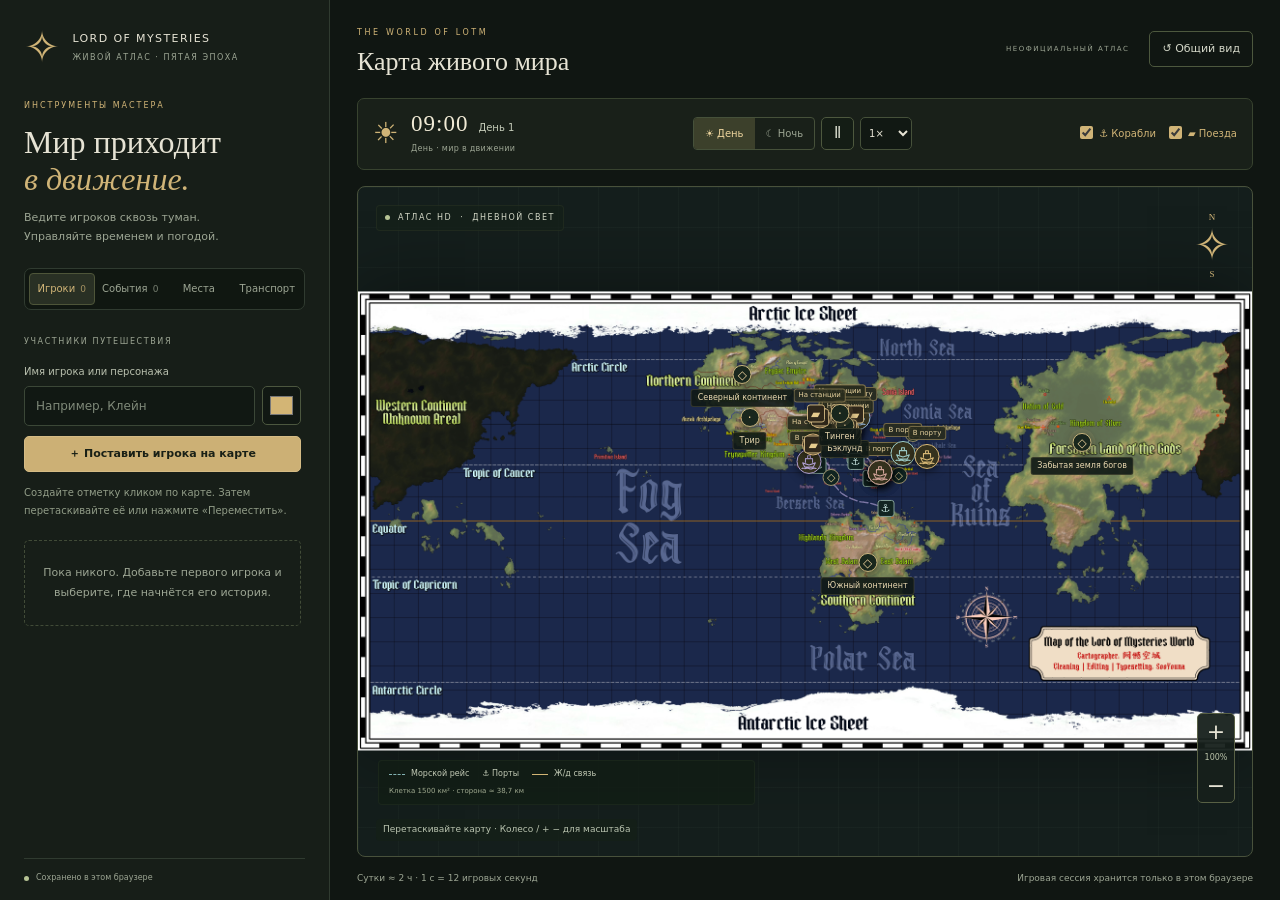
==== commit 2117cb48: "Build source-backed railway and voyage atlas with chapter evidence" ====
--- a/downloads/LotM-Atlas.html
+++ b/downloads/LotM-Atlas.html
@@ -17,6 +17,11 @@
 .expedition-label{font-size:9px;color:#d1bd8d;margin:12px 0 0}
 
 #detail h3{padding-right:16px}#detail .close-detail{z-index:1}
+.atlas-filters select{margin-bottom:10px;font-size:11px}.evidence-badge{display:inline-block;margin-top:10px;padding:2px 6px;font-size:9px;border:1px solid #5d7350;border-radius:3px;color:#b9d7a6;background:#24351d}.evidence-badge.contextual{color:#e2c58d;border-color:#8e7749;background:#3b321e}.evidence-badge.gameplay{color:#aeb9b7;border-color:#586763;background:#24312c}.source-evidence{border-top:1px solid #3b4834;margin:12px 0 0;padding-top:9px}.source-evidence summary{font-size:10px;color:#b8caaa;cursor:pointer}.source-evidence p{font-size:10px;color:var(--muted);line-height:1.8;margin:8px 0}.source-links{display:flex;flex-direction:column;gap:6px;margin-top:8px}.source-links a{font-size:10px;color:var(--gold);text-underline-offset:3px}.book-timing{font-size:10px;color:#c7d9bb;line-height:1.7;margin:10px 0}.catalog-panel{border-top:1px solid #536047;margin-top:22px;padding-top:14px}.catalog-panel>summary{font-size:11px;cursor:pointer;color:var(--gold)}.catalog-card{border:1px solid #3f4a36;border-radius:5px;padding:12px;margin-top:12px}.catalog-card h4{font-size:12px;font-weight:500;margin:0 0 8px}.catalog-class{font-size:9px;color:#b9b69c}.detail-lines{max-height:120px;overflow:auto}#detail{max-height:calc(100% - 130px);overflow:auto}#transport-layer .station-marker{position:absolute;transform:translate(-50%,-50%) scale(var(--marker-scale,1));pointer-events:auto;z-index:3;border:0;padding:0;background:none;cursor:pointer}.station-pin{width:18px;height:18px;display:grid;place-items:center;background:#30281b;border:1px solid #cbb27d;border-radius:3px;color:#e7cc8e;font-size:12px}.station-marker.selected{z-index:5!important}.station-marker.selected .station-pin{box-shadow:0 0 0 4px #c8ad7230}.map.placing .station-marker{pointer-events:none}.map.port-labels-visible .station-marker .port-label,.station-marker:hover .port-label,.station-marker:focus-visible .port-label,.station-marker.selected .port-label{display:block}#routes-layer .simulation-route.train.source-documented{stroke-dasharray:none}#routes-layer .simulation-route.source-gameplay{opacity:.35}#routes-layer .simulation-route.source-contextual{opacity:.65}
+
+.service-kind{font-size:9px;color:var(--muted);margin:7px 0 0}#tab-travel>p:last-child{font-size:10px;color:var(--muted);line-height:1.8}
+
+.map[data-panel=travel] #transport-layer{z-index:6}
 
 </style></head>
 <body>
@@ -39,11 +44,11 @@
       <div class="section-label journal-label">ЖУРНАЛ МИРА</div><ol id="journal"></ol>
     </section>
     <section id="tab-travel" class="tab-panel" hidden>
-      <div class="section-label">ПАРОВЫЕ МАРШРУТЫ</div>
+      <div class="section-label">АТЛАС СООБЩЕНИЙ · КНИГА 1</div>
       <div class="scale-info"><strong>1 клетка = 1500 км²</strong><span>Сторона клетки ≈ 38,7 км</span></div>
-      <p class="form-note">Корабли и поезд идут по игровым часам. Скорости крейсерские, для паровой эпохи. Переход к дню или ночи продвигает и путешествие.</p>
-      <p id="network-summary" class="network-summary"></p><label class="line-label" for="shipping-line">Морская линия</label><select id="shipping-line"><option value="all">Все морские линии</option></select><div id="travel-list" class="entity-list"></div>
-      <p class="form-note">Острова и гавани взяты с карты мира книги. Морские линии и расписания созданы для игры; у островов без гавани предусмотрен рейд.</p>
+      <p class="form-note">В карточках подтверждённых направлений есть ссылки на главы. Трассы на карте схематичны; выводы из контекста и игровые линии отмечены отдельно. Книжные сроки отделены от игровой модели.</p>
+      <p id="network-summary" class="network-summary"></p><div class="atlas-filters"><label class="line-label" for="evidence-mode">Основание</label><select id="evidence-mode"><option value="documented">Подтверждённые связи</option><option value="contextual">С выводами из контекста</option><option value="all">Включая игровые линии</option></select><label class="line-label" for="transport-kind">Транспорт</label><select id="transport-kind"><option value="all">Поезда и корабли</option><option value="train">Железные дороги</option><option value="ship">Морские рейсы</option></select></div><label class="line-label" for="shipping-line">Линия или рейс</label><select id="shipping-line"><option value="all">Все линии и рейсы</option></select><div id="travel-list" class="entity-list"></div>
+      <details id="catalog-panel" class="catalog-panel"><summary>Метро, проекты и сведения без трассы <span id="catalog-count"></span></summary><div id="transport-catalog"></div></details><p>В проверенных открытых источниках нет полной инженерной схемы и мирового расписания. Для неизвестных станций координаты не выдумываются.</p>
     </section>
     <section id="tab-places" class="tab-panel" hidden><label class="search"><span>⌕</span><input id="search" placeholder="Найти место…" aria-label="Найти место"><kbd>/</kbd></label><div class="filters"><button class="active" data-filter="all" aria-pressed="true">Все места</button><button data-filter="city" aria-pressed="false">Города</button><button data-filter="region" aria-pressed="false">Регионы</button></div><div class="list-heading">АТЛАС МЕСТ <span id="count"></span></div><div id="places"></div></section>
   </div>
@@ -62,21 +67,20 @@
     <div class="map-label"><span class="status"></span> АТЛАС HD <span>·</span><span id="map-phase">ДНЕВНОЙ СВЕТ</span></div>
     <div id="placement-banner" hidden><span id="placement-text"></span><button id="cancel-placement" aria-label="Отменить размещение">Отмена ×</button></div>
     <div class="compass">N<span>✧</span>S</div><div class="zoom"><button id="plus" aria-label="Приблизить">+</button><span id="zoom-level">100%</span><button id="minus" aria-label="Отдалить">−</button></div>
-    <div class="map-legend"><span><i class="legend-line sea"></i> Морской рейс</span><span>⚓ Порты</span><span><i class="legend-line rail"></i> Железная дорога</span><small>Клетка 1500 км² · сторона ≈ 38,7 км</small></div>
+    <div class="map-legend"><span><i class="legend-line sea"></i> Морской рейс</span><span>⚓ Порты</span><span><i class="legend-line rail"></i> Ж/д связь</span><small>Клетка 1500 км² · сторона ≈ 38,7 км</small></div>
     <div class="hint" id="map-hint">Перетаскивайте карту · Колесо / + − для масштаба</div><div id="detail" hidden></div>
   </section>
   <footer><span id="clock-hint">Сутки ≈ 2 ч · 1 с = 12 игровых секунд</span><span>Игровая сессия хранится только в этом браузере</span></footer>
 </main>
 <div id="toast" role="status" aria-live="polite"></div>
 <script>
-/* Map locations follow the source atlas; shipping schedules are gameplay choices. */
-(function(root){
-'use strict';
-const network={
+/* Factual summaries and source references only; geometry and simulation are reconstructions. */
+(function(root){'use strict';
+const data={
   "metadata": {
     "sourceImage": "World_Map_HD.jpg",
     "source": "https://github.com/Phishinabowl/LoTM-Re-Read-Analysis/blob/608e48939ec352876ae919213a236592f46d982c/Artwork/page-assets/maps/lotm-world-map.jpg",
-    "schedule": "Игровые линии по островам и гаваням, подписанным на карте мира книги."
+    "schedule": "Игровые островные круги, отдельные от подтверждённых сообщений в атласе источников."
   },
   "ports": [
     {
@@ -95,7 +99,7 @@
       "kind": "harbor",
       "x": 58.351351351351354,
       "y": 39.421052631578945,
-      "note": "Гавань, подписанная на исходной карте мира книги."
+      "note": "Привязка к гавани или берегу, подписанным на исходной карте мира книги."
     },
     {
       "id": "bansy",
@@ -114,7 +118,7 @@
       "kind": "harbor",
       "x": 55.067567567567565,
       "y": 33.68421052631579,
-      "note": "Гавань, подписанная на исходной карте мира книги."
+      "note": "Привязка к гавани или берегу, подписанным на исходной карте мира книги."
     },
     {
       "id": "tiana",
@@ -123,7 +127,7 @@
       "kind": "harbor",
       "x": 55.67567567567567,
       "y": 37.10526315789473,
-      "note": "Гавань, подписанная на исходной карте мира книги."
+      "note": "Привязка к гавани или берегу, подписанным на исходной карте мира книги."
     },
     {
       "id": "longtail",
@@ -141,15 +145,14 @@
       "kind": "harbor",
       "x": 57.351351351351354,
       "y": 40.78947368421053,
-      "note": "Гавань, подписанная на исходной карте мира книги."
+      "note": "Привязка к гавани или берегу, подписанным на исходной карте мира книги."
     },
     {
       "id": "symeem",
-      "name": "Рейд Симиима",
+      "name": "Стоянка Симиима",
       "island": "Symeem Island",
       "kind": "anchorage",
-      "risk": "expedition",
-      "note": "Игровая стоянка у берега острова; регулярная каноническая гавань не заявляется.",
+      "note": "В главах 523, 531 и 533 подтверждены пассажирские лайнеры Байам — Симиим. Морская привязка условная; отдельное название пристани не установлено.",
       "x": 60.47297297297297,
       "y": 40.131578947368425
     },
@@ -160,7 +163,7 @@
       "kind": "harbor",
       "x": 60.945945945945944,
       "y": 35.21052631578947,
-      "note": "Гавань, подписанная на исходной карте мира книги."
+      "note": "Привязка к гавани или берегу, подписанным на исходной карте мира книги."
     },
     {
       "id": "toscarter",
@@ -169,7 +172,7 @@
       "kind": "harbor",
       "x": 63.64864864864865,
       "y": 35.89473684210526,
-      "note": "Гавань, подписанная на исходной карте мира книги."
+      "note": "Привязка к гавани или берегу, подписанным на исходной карте мира книги."
     },
     {
       "id": "dinos",
@@ -187,7 +190,7 @@
       "kind": "harbor",
       "x": 50.445945945945944,
       "y": 36.973684210526315,
-      "note": "Гавань, подписанная на исходной карте мира книги."
+      "note": "Привязка к гавани или берегу, подписанным на исходной карте мира книги."
     },
     {
       "id": "halman",
@@ -196,7 +199,7 @@
       "kind": "harbor",
       "x": 51.486486486486484,
       "y": 37.84210526315789,
-      "note": "Гавань, подписанная на исходной карте мира книги."
+      "note": "Привязка к гавани или берегу, подписанным на исходной карте мира книги."
     },
     {
       "id": "waypoint",
@@ -214,7 +217,7 @@
       "kind": "harbor",
       "x": 49.63513513513513,
       "y": 41.94736842105263,
-      "note": "Гавань, подписанная на исходной карте мира книги."
+      "note": "Привязка к гавани или берегу, подписанным на исходной карте мира книги."
     },
     {
       "id": "theros",
@@ -745,7 +748,7 @@
     {
       "id": "rorsted-east",
       "name": "Восточные острова Рорстеда",
-      "type": "expedition",
+      "type": "regular",
       "speedKnots": 8,
       "dockMinutes": 90,
       "stopIds": [
@@ -1207,7 +1210,2733 @@
     }
   ]
 };
-if(typeof module==='object' && module.exports)module.exports=network;else root.LotMIslandNetwork=network;
+if(typeof module==='object'&&module.exports)module.exports=data;else root.LotMIslandNetwork=data;
+})(typeof globalThis!=='undefined'?globalThis:this);
+
+</script><script>
+/* Factual summaries and source references only; geometry and simulation are reconstructions. */
+(function(root){'use strict';
+const data={
+  "metadata": {
+    "researchDate": "2026-10-26",
+    "scope": "Повелитель тайн, первая книга. Все найденные конкретные связи и отдельный каталог неполных сведений.",
+    "limitation": "В проверенных источниках нет полной инженерной карты и единого мирового расписания. Координаты городов взяты с фанатской HD-карты; трассировка реконструирована.",
+    "timing": "Книжные сроки и отправления хранятся отдельно от игровой модели с пользовательской сеткой 1500 км² на клетку.",
+    "sourcePolicy": "Только номера глав, ссылки и пересказы фактов; полный текст книги не включён."
+  },
+  "sources": [
+    {
+      "id": "book-213-3456",
+      "title": "Повелитель тайн, глава 213",
+      "url": "https://github.com/Madhukar-Palakaveeti/Chat-With-LOTM/blob/b0caf9e4ebfd1781132840d12fe51751bf6df29a/resources/paragraphs.txt#L3456",
+      "chapter": 213,
+      "line": 3456,
+      "sourceType": "Публичное зеркало текста; не официальный издательский ресурс."
+    },
+    {
+      "id": "book-126-2020",
+      "title": "Повелитель тайн, глава 126",
+      "url": "https://github.com/Madhukar-Palakaveeti/Chat-With-LOTM/blob/b0caf9e4ebfd1781132840d12fe51751bf6df29a/resources/paragraphs.txt#L2020",
+      "chapter": 126,
+      "line": 2020,
+      "sourceType": "Публичное зеркало текста; не официальный издательский ресурс."
+    },
+    {
+      "id": "book-12-226",
+      "title": "Повелитель тайн, глава 12",
+      "url": "https://github.com/Madhukar-Palakaveeti/Chat-With-LOTM/blob/b0caf9e4ebfd1781132840d12fe51751bf6df29a/resources/paragraphs.txt#L226",
+      "chapter": 12,
+      "line": 226,
+      "sourceType": "Публичное зеркало текста; не официальный издательский ресурс."
+    },
+    {
+      "id": "book-56-892",
+      "title": "Повелитель тайн, глава 56",
+      "url": "https://github.com/Madhukar-Palakaveeti/Chat-With-LOTM/blob/b0caf9e4ebfd1781132840d12fe51751bf6df29a/resources/paragraphs.txt#L892",
+      "chapter": 56,
+      "line": 892,
+      "sourceType": "Публичное зеркало текста; не официальный издательский ресурс."
+    },
+    {
+      "id": "book-17-304",
+      "title": "Повелитель тайн, глава 17",
+      "url": "https://github.com/Madhukar-Palakaveeti/Chat-With-LOTM/blob/b0caf9e4ebfd1781132840d12fe51751bf6df29a/resources/paragraphs.txt#L304",
+      "chapter": 17,
+      "line": 304,
+      "sourceType": "Публичное зеркало текста; не официальный издательский ресурс."
+    },
+    {
+      "id": "book-406-6710",
+      "title": "Повелитель тайн, глава 406",
+      "url": "https://github.com/Madhukar-Palakaveeti/Chat-With-LOTM/blob/b0caf9e4ebfd1781132840d12fe51751bf6df29a/resources/paragraphs.txt#L6710",
+      "chapter": 406,
+      "line": 6710,
+      "sourceType": "Публичное зеркало текста; не официальный издательский ресурс."
+    },
+    {
+      "id": "book-731-12265",
+      "title": "Повелитель тайн, глава 731",
+      "url": "https://github.com/Madhukar-Palakaveeti/Chat-With-LOTM/blob/b0caf9e4ebfd1781132840d12fe51751bf6df29a/resources/paragraphs.txt#L12265",
+      "chapter": 731,
+      "line": 12265,
+      "sourceType": "Публичное зеркало текста; не официальный издательский ресурс."
+    },
+    {
+      "id": "book-732-12279",
+      "title": "Повелитель тайн, глава 732",
+      "url": "https://github.com/Madhukar-Palakaveeti/Chat-With-LOTM/blob/b0caf9e4ebfd1781132840d12fe51751bf6df29a/resources/paragraphs.txt#L12279",
+      "chapter": 732,
+      "line": 12279,
+      "sourceType": "Публичное зеркало текста; не официальный издательский ресурс."
+    },
+    {
+      "id": "book-975-16147",
+      "title": "Повелитель тайн, глава 975",
+      "url": "https://github.com/Madhukar-Palakaveeti/Chat-With-LOTM/blob/b0caf9e4ebfd1781132840d12fe51751bf6df29a/resources/paragraphs.txt#L16147",
+      "chapter": 975,
+      "line": 16147,
+      "sourceType": "Публичное зеркало текста; не официальный издательский ресурс."
+    },
+    {
+      "id": "book-1333-22234",
+      "title": "Повелитель тайн, глава 1333",
+      "url": "https://github.com/Madhukar-Palakaveeti/Chat-With-LOTM/blob/b0caf9e4ebfd1781132840d12fe51751bf6df29a/resources/paragraphs.txt#L22234",
+      "chapter": 1333,
+      "line": 22234,
+      "sourceType": "Публичное зеркало текста; не официальный издательский ресурс."
+    },
+    {
+      "id": "book-513-8563",
+      "title": "Повелитель тайн, глава 513",
+      "url": "https://github.com/Madhukar-Palakaveeti/Chat-With-LOTM/blob/b0caf9e4ebfd1781132840d12fe51751bf6df29a/resources/paragraphs.txt#L8563",
+      "chapter": 513,
+      "line": 8563,
+      "sourceType": "Публичное зеркало текста; не официальный издательский ресурс."
+    },
+    {
+      "id": "book-1204-19965",
+      "title": "Повелитель тайн, глава 1204",
+      "url": "https://github.com/Madhukar-Palakaveeti/Chat-With-LOTM/blob/b0caf9e4ebfd1781132840d12fe51751bf6df29a/resources/paragraphs.txt#L19965",
+      "chapter": 1204,
+      "line": 19965,
+      "sourceType": "Публичное зеркало текста; не официальный издательский ресурс."
+    },
+    {
+      "id": "book-1280-21327",
+      "title": "Повелитель тайн, глава 1280",
+      "url": "https://github.com/Madhukar-Palakaveeti/Chat-With-LOTM/blob/b0caf9e4ebfd1781132840d12fe51751bf6df29a/resources/paragraphs.txt#L21327",
+      "chapter": 1280,
+      "line": 21327,
+      "sourceType": "Публичное зеркало текста; не официальный издательский ресурс."
+    },
+    {
+      "id": "book-542-9048",
+      "title": "Повелитель тайн, глава 542",
+      "url": "https://github.com/Madhukar-Palakaveeti/Chat-With-LOTM/blob/b0caf9e4ebfd1781132840d12fe51751bf6df29a/resources/paragraphs.txt#L9048",
+      "chapter": 542,
+      "line": 9048,
+      "sourceType": "Публичное зеркало текста; не официальный издательский ресурс."
+    },
+    {
+      "id": "book-554-9274",
+      "title": "Повелитель тайн, глава 554",
+      "url": "https://github.com/Madhukar-Palakaveeti/Chat-With-LOTM/blob/b0caf9e4ebfd1781132840d12fe51751bf6df29a/resources/paragraphs.txt#L9274",
+      "chapter": 554,
+      "line": 9274,
+      "sourceType": "Публичное зеркало текста; не официальный издательский ресурс."
+    },
+    {
+      "id": "book-558-9345",
+      "title": "Повелитель тайн, глава 558",
+      "url": "https://github.com/Madhukar-Palakaveeti/Chat-With-LOTM/blob/b0caf9e4ebfd1781132840d12fe51751bf6df29a/resources/paragraphs.txt#L9345",
+      "chapter": 558,
+      "line": 9345,
+      "sourceType": "Публичное зеркало текста; не официальный издательский ресурс."
+    },
+    {
+      "id": "book-1292-21521",
+      "title": "Повелитель тайн, глава 1292",
+      "url": "https://github.com/Madhukar-Palakaveeti/Chat-With-LOTM/blob/b0caf9e4ebfd1781132840d12fe51751bf6df29a/resources/paragraphs.txt#L21521",
+      "chapter": 1292,
+      "line": 21521,
+      "sourceType": "Публичное зеркало текста; не официальный издательский ресурс."
+    },
+    {
+      "id": "book-1323-22056",
+      "title": "Повелитель тайн, глава 1323",
+      "url": "https://github.com/Madhukar-Palakaveeti/Chat-With-LOTM/blob/b0caf9e4ebfd1781132840d12fe51751bf6df29a/resources/paragraphs.txt#L22056",
+      "chapter": 1323,
+      "line": 22056,
+      "sourceType": "Публичное зеркало текста; не официальный издательский ресурс."
+    },
+    {
+      "id": "book-214-3475",
+      "title": "Повелитель тайн, глава 214",
+      "url": "https://github.com/Madhukar-Palakaveeti/Chat-With-LOTM/blob/b0caf9e4ebfd1781132840d12fe51751bf6df29a/resources/paragraphs.txt#L3475",
+      "chapter": 214,
+      "line": 3475,
+      "sourceType": "Публичное зеркало текста; не официальный издательский ресурс."
+    },
+    {
+      "id": "book-215-3486",
+      "title": "Повелитель тайн, глава 215",
+      "url": "https://github.com/Madhukar-Palakaveeti/Chat-With-LOTM/blob/b0caf9e4ebfd1781132840d12fe51751bf6df29a/resources/paragraphs.txt#L3486",
+      "chapter": 215,
+      "line": 3486,
+      "sourceType": "Публичное зеркало текста; не официальный издательский ресурс."
+    },
+    {
+      "id": "book-268-4366",
+      "title": "Повелитель тайн, глава 268",
+      "url": "https://github.com/Madhukar-Palakaveeti/Chat-With-LOTM/blob/b0caf9e4ebfd1781132840d12fe51751bf6df29a/resources/paragraphs.txt#L4366",
+      "chapter": 268,
+      "line": 4366,
+      "sourceType": "Публичное зеркало текста; не официальный издательский ресурс."
+    },
+    {
+      "id": "book-325-5318",
+      "title": "Повелитель тайн, глава 325",
+      "url": "https://github.com/Madhukar-Palakaveeti/Chat-With-LOTM/blob/b0caf9e4ebfd1781132840d12fe51751bf6df29a/resources/paragraphs.txt#L5318",
+      "chapter": 325,
+      "line": 5318,
+      "sourceType": "Публичное зеркало текста; не официальный издательский ресурс."
+    },
+    {
+      "id": "book-1315-21940",
+      "title": "Повелитель тайн, глава 1315",
+      "url": "https://github.com/Madhukar-Palakaveeti/Chat-With-LOTM/blob/b0caf9e4ebfd1781132840d12fe51751bf6df29a/resources/paragraphs.txt#L21940",
+      "chapter": 1315,
+      "line": 21940,
+      "sourceType": "Публичное зеркало текста; не официальный издательский ресурс."
+    },
+    {
+      "id": "book-1330-22171",
+      "title": "Повелитель тайн, глава 1330",
+      "url": "https://github.com/Madhukar-Palakaveeti/Chat-With-LOTM/blob/b0caf9e4ebfd1781132840d12fe51751bf6df29a/resources/paragraphs.txt#L22171",
+      "chapter": 1330,
+      "line": 22171,
+      "sourceType": "Публичное зеркало текста; не официальный издательский ресурс."
+    },
+    {
+      "id": "book-1328-22141",
+      "title": "Повелитель тайн, глава 1328",
+      "url": "https://github.com/Madhukar-Palakaveeti/Chat-With-LOTM/blob/b0caf9e4ebfd1781132840d12fe51751bf6df29a/resources/paragraphs.txt#L22141",
+      "chapter": 1328,
+      "line": 22141,
+      "sourceType": "Публичное зеркало текста; не официальный издательский ресурс."
+    },
+    {
+      "id": "book-880-14611",
+      "title": "Повелитель тайн, глава 880",
+      "url": "https://github.com/Madhukar-Palakaveeti/Chat-With-LOTM/blob/b0caf9e4ebfd1781132840d12fe51751bf6df29a/resources/paragraphs.txt#L14611",
+      "chapter": 880,
+      "line": 14611,
+      "sourceType": "Публичное зеркало текста; не официальный издательский ресурс."
+    },
+    {
+      "id": "book-1431-0",
+      "title": "Повелитель тайн, глава 1431",
+      "url": "https://github.com/Demetri0/fb2-lord-of-the-mysteries/blob/4d98c272bcc16db66ce834451fd2e793bad1e337/Lord%20Of%20The%20Mysteries.fb2#L121214",
+      "chapter": 1431,
+      "line": 0,
+      "sourceType": "Публичное зеркало текста; не официальный издательский ресурс."
+    },
+    {
+      "id": "book-126-2013",
+      "title": "Повелитель тайн, глава 126",
+      "url": "https://github.com/Madhukar-Palakaveeti/Chat-With-LOTM/blob/b0caf9e4ebfd1781132840d12fe51751bf6df29a/resources/paragraphs.txt#L2013",
+      "chapter": 126,
+      "line": 2013,
+      "sourceType": "Публичное зеркало текста; не официальный издательский ресурс."
+    },
+    {
+      "id": "book-126-2016",
+      "title": "Повелитель тайн, глава 126",
+      "url": "https://github.com/Madhukar-Palakaveeti/Chat-With-LOTM/blob/b0caf9e4ebfd1781132840d12fe51751bf6df29a/resources/paragraphs.txt#L2016",
+      "chapter": 126,
+      "line": 2016,
+      "sourceType": "Публичное зеркало текста; не официальный издательский ресурс."
+    },
+    {
+      "id": "book-490-8148",
+      "title": "Повелитель тайн, глава 490",
+      "url": "https://github.com/Madhukar-Palakaveeti/Chat-With-LOTM/blob/b0caf9e4ebfd1781132840d12fe51751bf6df29a/resources/paragraphs.txt#L8148",
+      "chapter": 490,
+      "line": 8148,
+      "sourceType": "Публичное зеркало текста; не официальный издательский ресурс."
+    },
+    {
+      "id": "book-497-8262",
+      "title": "Повелитель тайн, глава 497",
+      "url": "https://github.com/Madhukar-Palakaveeti/Chat-With-LOTM/blob/b0caf9e4ebfd1781132840d12fe51751bf6df29a/resources/paragraphs.txt#L8262",
+      "chapter": 497,
+      "line": 8262,
+      "sourceType": "Публичное зеркало текста; не официальный издательский ресурс."
+    },
+    {
+      "id": "book-505-8385",
+      "title": "Повелитель тайн, глава 505",
+      "url": "https://github.com/Madhukar-Palakaveeti/Chat-With-LOTM/blob/b0caf9e4ebfd1781132840d12fe51751bf6df29a/resources/paragraphs.txt#L8385",
+      "chapter": 505,
+      "line": 8385,
+      "sourceType": "Публичное зеркало текста; не официальный издательский ресурс."
+    },
+    {
+      "id": "book-517-8625",
+      "title": "Повелитель тайн, глава 517",
+      "url": "https://github.com/Madhukar-Palakaveeti/Chat-With-LOTM/blob/b0caf9e4ebfd1781132840d12fe51751bf6df29a/resources/paragraphs.txt#L8625",
+      "chapter": 517,
+      "line": 8625,
+      "sourceType": "Публичное зеркало текста; не официальный издательский ресурс."
+    },
+    {
+      "id": "book-505-8398",
+      "title": "Повелитель тайн, глава 505",
+      "url": "https://github.com/Madhukar-Palakaveeti/Chat-With-LOTM/blob/b0caf9e4ebfd1781132840d12fe51751bf6df29a/resources/paragraphs.txt#L8398",
+      "chapter": 505,
+      "line": 8398,
+      "sourceType": "Публичное зеркало текста; не официальный издательский ресурс."
+    },
+    {
+      "id": "book-517-8630",
+      "title": "Повелитель тайн, глава 517",
+      "url": "https://github.com/Madhukar-Palakaveeti/Chat-With-LOTM/blob/b0caf9e4ebfd1781132840d12fe51751bf6df29a/resources/paragraphs.txt#L8630",
+      "chapter": 517,
+      "line": 8630,
+      "sourceType": "Публичное зеркало текста; не официальный издательский ресурс."
+    },
+    {
+      "id": "book-1334-22260",
+      "title": "Повелитель тайн, глава 1334",
+      "url": "https://github.com/Madhukar-Palakaveeti/Chat-With-LOTM/blob/b0caf9e4ebfd1781132840d12fe51751bf6df29a/resources/paragraphs.txt#L22260",
+      "chapter": 1334,
+      "line": 22260,
+      "sourceType": "Публичное зеркало текста; не официальный издательский ресурс."
+    },
+    {
+      "id": "book-597-10021",
+      "title": "Повелитель тайн, глава 597",
+      "url": "https://github.com/Madhukar-Palakaveeti/Chat-With-LOTM/blob/b0caf9e4ebfd1781132840d12fe51751bf6df29a/resources/paragraphs.txt#L10021",
+      "chapter": 597,
+      "line": 10021,
+      "sourceType": "Публичное зеркало текста; не официальный издательский ресурс."
+    },
+    {
+      "id": "book-600-10073",
+      "title": "Повелитель тайн, глава 600",
+      "url": "https://github.com/Madhukar-Palakaveeti/Chat-With-LOTM/blob/b0caf9e4ebfd1781132840d12fe51751bf6df29a/resources/paragraphs.txt#L10073",
+      "chapter": 600,
+      "line": 10073,
+      "sourceType": "Публичное зеркало текста; не официальный издательский ресурс."
+    },
+    {
+      "id": "book-523-8718",
+      "title": "Повелитель тайн, глава 523",
+      "url": "https://github.com/Madhukar-Palakaveeti/Chat-With-LOTM/blob/b0caf9e4ebfd1781132840d12fe51751bf6df29a/resources/paragraphs.txt#L8718",
+      "chapter": 523,
+      "line": 8718,
+      "sourceType": "Публичное зеркало текста; не официальный издательский ресурс."
+    },
+    {
+      "id": "book-531-8858",
+      "title": "Повелитель тайн, глава 531",
+      "url": "https://github.com/Madhukar-Palakaveeti/Chat-With-LOTM/blob/b0caf9e4ebfd1781132840d12fe51751bf6df29a/resources/paragraphs.txt#L8858",
+      "chapter": 531,
+      "line": 8858,
+      "sourceType": "Публичное зеркало текста; не официальный издательский ресурс."
+    },
+    {
+      "id": "book-533-8898",
+      "title": "Повелитель тайн, глава 533",
+      "url": "https://github.com/Madhukar-Palakaveeti/Chat-With-LOTM/blob/b0caf9e4ebfd1781132840d12fe51751bf6df29a/resources/paragraphs.txt#L8898",
+      "chapter": 533,
+      "line": 8898,
+      "sourceType": "Публичное зеркало текста; не официальный издательский ресурс."
+    },
+    {
+      "id": "book-574-9624",
+      "title": "Повелитель тайн, глава 574",
+      "url": "https://github.com/Madhukar-Palakaveeti/Chat-With-LOTM/blob/b0caf9e4ebfd1781132840d12fe51751bf6df29a/resources/paragraphs.txt#L9624",
+      "chapter": 574,
+      "line": 9624,
+      "sourceType": "Публичное зеркало текста; не официальный издательский ресурс."
+    },
+    {
+      "id": "book-575-9630",
+      "title": "Повелитель тайн, глава 575",
+      "url": "https://github.com/Madhukar-Palakaveeti/Chat-With-LOTM/blob/b0caf9e4ebfd1781132840d12fe51751bf6df29a/resources/paragraphs.txt#L9630",
+      "chapter": 575,
+      "line": 9630,
+      "sourceType": "Публичное зеркало текста; не официальный издательский ресурс."
+    },
+    {
+      "id": "book-602-10105",
+      "title": "Повелитель тайн, глава 602",
+      "url": "https://github.com/Madhukar-Palakaveeti/Chat-With-LOTM/blob/b0caf9e4ebfd1781132840d12fe51751bf6df29a/resources/paragraphs.txt#L10105",
+      "chapter": 602,
+      "line": 10105,
+      "sourceType": "Публичное зеркало текста; не официальный издательский ресурс."
+    },
+    {
+      "id": "book-604-10139",
+      "title": "Повелитель тайн, глава 604",
+      "url": "https://github.com/Madhukar-Palakaveeti/Chat-With-LOTM/blob/b0caf9e4ebfd1781132840d12fe51751bf6df29a/resources/paragraphs.txt#L10139",
+      "chapter": 604,
+      "line": 10139,
+      "sourceType": "Публичное зеркало текста; не официальный издательский ресурс."
+    },
+    {
+      "id": "book-611-10251",
+      "title": "Повелитель тайн, глава 611",
+      "url": "https://github.com/Madhukar-Palakaveeti/Chat-With-LOTM/blob/b0caf9e4ebfd1781132840d12fe51751bf6df29a/resources/paragraphs.txt#L10251",
+      "chapter": 611,
+      "line": 10251,
+      "sourceType": "Публичное зеркало текста; не официальный издательский ресурс."
+    },
+    {
+      "id": "book-634-10626",
+      "title": "Повелитель тайн, глава 634",
+      "url": "https://github.com/Madhukar-Palakaveeti/Chat-With-LOTM/blob/b0caf9e4ebfd1781132840d12fe51751bf6df29a/resources/paragraphs.txt#L10626",
+      "chapter": 634,
+      "line": 10626,
+      "sourceType": "Публичное зеркало текста; не официальный издательский ресурс."
+    },
+    {
+      "id": "book-634-10630",
+      "title": "Повелитель тайн, глава 634",
+      "url": "https://github.com/Madhukar-Palakaveeti/Chat-With-LOTM/blob/b0caf9e4ebfd1781132840d12fe51751bf6df29a/resources/paragraphs.txt#L10630",
+      "chapter": 634,
+      "line": 10630,
+      "sourceType": "Публичное зеркало текста; не официальный издательский ресурс."
+    },
+    {
+      "id": "book-687-11555",
+      "title": "Повелитель тайн, глава 687",
+      "url": "https://github.com/Madhukar-Palakaveeti/Chat-With-LOTM/blob/b0caf9e4ebfd1781132840d12fe51751bf6df29a/resources/paragraphs.txt#L11555",
+      "chapter": 687,
+      "line": 11555,
+      "sourceType": "Публичное зеркало текста; не официальный издательский ресурс."
+    },
+    {
+      "id": "book-687-11561",
+      "title": "Повелитель тайн, глава 687",
+      "url": "https://github.com/Madhukar-Palakaveeti/Chat-With-LOTM/blob/b0caf9e4ebfd1781132840d12fe51751bf6df29a/resources/paragraphs.txt#L11561",
+      "chapter": 687,
+      "line": 11561,
+      "sourceType": "Публичное зеркало текста; не официальный издательский ресурс."
+    },
+    {
+      "id": "book-688-11575",
+      "title": "Повелитель тайн, глава 688",
+      "url": "https://github.com/Madhukar-Palakaveeti/Chat-With-LOTM/blob/b0caf9e4ebfd1781132840d12fe51751bf6df29a/resources/paragraphs.txt#L11575",
+      "chapter": 688,
+      "line": 11575,
+      "sourceType": "Публичное зеркало текста; не официальный издательский ресурс."
+    },
+    {
+      "id": "book-903-14968",
+      "title": "Повелитель тайн, глава 903",
+      "url": "https://github.com/Madhukar-Palakaveeti/Chat-With-LOTM/blob/b0caf9e4ebfd1781132840d12fe51751bf6df29a/resources/paragraphs.txt#L14968",
+      "chapter": 903,
+      "line": 14968,
+      "sourceType": "Публичное зеркало текста; не официальный издательский ресурс."
+    },
+    {
+      "id": "book-904-14984",
+      "title": "Повелитель тайн, глава 904",
+      "url": "https://github.com/Madhukar-Palakaveeti/Chat-With-LOTM/blob/b0caf9e4ebfd1781132840d12fe51751bf6df29a/resources/paragraphs.txt#L14984",
+      "chapter": 904,
+      "line": 14984,
+      "sourceType": "Публичное зеркало текста; не официальный издательский ресурс."
+    },
+    {
+      "id": "book-905-14988",
+      "title": "Повелитель тайн, глава 905",
+      "url": "https://github.com/Madhukar-Palakaveeti/Chat-With-LOTM/blob/b0caf9e4ebfd1781132840d12fe51751bf6df29a/resources/paragraphs.txt#L14988",
+      "chapter": 905,
+      "line": 14988,
+      "sourceType": "Публичное зеркало текста; не официальный издательский ресурс."
+    },
+    {
+      "id": "book-906-15015",
+      "title": "Повелитель тайн, глава 906",
+      "url": "https://github.com/Madhukar-Palakaveeti/Chat-With-LOTM/blob/b0caf9e4ebfd1781132840d12fe51751bf6df29a/resources/paragraphs.txt#L15015",
+      "chapter": 906,
+      "line": 15015,
+      "sourceType": "Публичное зеркало текста; не официальный издательский ресурс."
+    },
+    {
+      "id": "book-906-15020",
+      "title": "Повелитель тайн, глава 906",
+      "url": "https://github.com/Madhukar-Palakaveeti/Chat-With-LOTM/blob/b0caf9e4ebfd1781132840d12fe51751bf6df29a/resources/paragraphs.txt#L15020",
+      "chapter": 906,
+      "line": 15020,
+      "sourceType": "Публичное зеркало текста; не официальный издательский ресурс."
+    },
+    {
+      "id": "book-592-9928",
+      "title": "Повелитель тайн, глава 592",
+      "url": "https://github.com/Madhukar-Palakaveeti/Chat-With-LOTM/blob/b0caf9e4ebfd1781132840d12fe51751bf6df29a/resources/paragraphs.txt#L9928",
+      "chapter": 592,
+      "line": 9928,
+      "sourceType": "Публичное зеркало текста; не официальный издательский ресурс."
+    },
+    {
+      "id": "book-592-9929",
+      "title": "Повелитель тайн, глава 592",
+      "url": "https://github.com/Madhukar-Palakaveeti/Chat-With-LOTM/blob/b0caf9e4ebfd1781132840d12fe51751bf6df29a/resources/paragraphs.txt#L9929",
+      "chapter": 592,
+      "line": 9929,
+      "sourceType": "Публичное зеркало текста; не официальный издательский ресурс."
+    },
+    {
+      "id": "book-674-11337",
+      "title": "Повелитель тайн, глава 674",
+      "url": "https://github.com/Madhukar-Palakaveeti/Chat-With-LOTM/blob/b0caf9e4ebfd1781132840d12fe51751bf6df29a/resources/paragraphs.txt#L11337",
+      "chapter": 674,
+      "line": 11337,
+      "sourceType": "Публичное зеркало текста; не официальный издательский ресурс."
+    },
+    {
+      "id": "book-703-11809",
+      "title": "Повелитель тайн, глава 703",
+      "url": "https://github.com/Madhukar-Palakaveeti/Chat-With-LOTM/blob/b0caf9e4ebfd1781132840d12fe51751bf6df29a/resources/paragraphs.txt#L11809",
+      "chapter": 703,
+      "line": 11809,
+      "sourceType": "Публичное зеркало текста; не официальный издательский ресурс."
+    },
+    {
+      "id": "book-893-14812",
+      "title": "Повелитель тайн, глава 893",
+      "url": "https://github.com/Madhukar-Palakaveeti/Chat-With-LOTM/blob/b0caf9e4ebfd1781132840d12fe51751bf6df29a/resources/paragraphs.txt#L14812",
+      "chapter": 893,
+      "line": 14812,
+      "sourceType": "Публичное зеркало текста; не официальный издательский ресурс."
+    }
+  ],
+  "stations": [
+    {
+      "id": "backlund",
+      "name": "Бэклунд",
+      "x": 54.45945945945946,
+      "y": 29.131578947368418,
+      "note": "Городская привязка к символу на фанатской карте; точное положение железнодорожной станции не установлено."
+    },
+    {
+      "id": "belltaine",
+      "name": "Беллтайн",
+      "x": 51.63513513513514,
+      "y": 27.368421052631582,
+      "note": "Городская привязка к символу на фанатской карте; точное положение станции не установлено."
+    },
+    {
+      "id": "conant",
+      "name": "Конант",
+      "x": 50.93243243243243,
+      "y": 33.39473684210526,
+      "note": "Городская привязка к символу на фанатской карте; точное положение железнодорожной станции не установлено."
+    },
+    {
+      "id": "constant",
+      "name": "Констант",
+      "x": 51.17567567567568,
+      "y": 26.526315789473685,
+      "note": "Городская привязка к символу на фанатской карте; точное положение железнодорожной станции не установлено."
+    },
+    {
+      "id": "enmat",
+      "name": "Порт Энмат",
+      "x": 55.58108108108109,
+      "y": 26.894736842105267,
+      "note": "Городская привязка к символу на фанатской карте; точное положение железнодорожной станции не установлено."
+    },
+    {
+      "id": "pritz",
+      "name": "Порт Приц",
+      "x": 54.7972972972973,
+      "y": 29.789473684210527,
+      "note": "Городская привязка к символу на фанатской карте; точное положение железнодорожной станции не установлено."
+    },
+    {
+      "id": "tingen",
+      "name": "Тинген",
+      "x": 53.9054054054054,
+      "y": 26.526315789473685,
+      "note": "Городская привязка к символу на фанатской карте; точное положение железнодорожной станции не установлено."
+    }
+  ],
+  "railServices": [
+    {
+      "id": "rail-tingen-backlund",
+      "name": "Тинген — Бэклунд",
+      "from": "tingen",
+      "to": "backlund",
+      "points": [
+        [
+          53.9054054054054,
+          26.526315789473685
+        ],
+        [
+          53.75675675675675,
+          27.105263157894736
+        ],
+        [
+          53.93243243243243,
+          27.89473684210526
+        ],
+        [
+          54.16216216216216,
+          28.52631578947368
+        ],
+        [
+          54.45945945945946,
+          29.131578947368418
+        ]
+      ],
+      "speedKmh": 40,
+      "dockMinutes": 5,
+      "serviceKind": "rail-service",
+      "evidence": {
+        "status": "documented",
+        "sourceIds": [
+          "book-213-3456",
+          "book-126-2020"
+        ],
+        "claim": "Пассажирский поезд из Тингена в Бэклунд; в тексте указано около четырёх часов в пути. Wienia названа первой остановкой поезда Тинген—Бэклунд.",
+        "note": "Wienia — первая остановка. Геометрия пути и точные координаты промежуточного города не опубликованы.",
+        "geometry": "schematic",
+        "canonicalDuration": "около 4 часов; первая остановка — Виения (Wienia), её координаты не установлены",
+        "simulationNote": "Игровой поезд и обратный рейс моделируются по сетке 1500 км² на клетку при 40 км/ч и 5-минутной стоянке. Это не расписание из романа."
+      }
+    },
+    {
+      "id": "rail-tingen-enmat",
+      "name": "Тинген — порт Энмат",
+      "from": "tingen",
+      "to": "enmat",
+      "points": [
+        [
+          53.9054054054054,
+          26.526315789473685
+        ],
+        [
+          54.09459459459459,
+          26.81578947368421
+        ],
+        [
+          54.45945945945946,
+          26.94736842105263
+        ],
+        [
+          55.00000000000001,
+          27.105263157894736
+        ],
+        [
+          55.36486486486486,
+          27.052631578947366
+        ],
+        [
+          55.58108108108109,
+          26.894736842105267
+        ]
+      ],
+      "speedKmh": 40,
+      "dockMinutes": 5,
+      "serviceKind": "rail-service",
+      "evidence": {
+        "status": "documented",
+        "sourceIds": [
+          "book-12-226",
+          "book-56-892"
+        ],
+        "claim": "Клейн рассматривает выезд из Тингена поездом на восток в порт Энмат. Джойс возвращается из порта Энмат домой в Тинген на паровозе.",
+        "note": "В главе 56 Джойс возвращается поездом из Энмата в Тинген; это не только гипотетический план.",
+        "geometry": "schematic",
+        "simulationNote": "Игровой поезд и обратный рейс моделируются по сетке 1500 км² на клетку при 40 км/ч и 5-минутной стоянке. Это не расписание из романа."
+      }
+    },
+    {
+      "id": "rail-soaring-express",
+      "name": "Soaring Express — линия до Константа",
+      "from": "tingen",
+      "to": "constant",
+      "points": [
+        [
+          53.9054054054054,
+          26.526315789473685
+        ],
+        [
+          53.51351351351351,
+          26.31578947368421
+        ],
+        [
+          53.04054054054054,
+          26.157894736842106
+        ],
+        [
+          52.54054054054053,
+          26.105263157894736
+        ],
+        [
+          52.02702702702703,
+          26.31578947368421
+        ],
+        [
+          51.554054054054056,
+          26.526315789473685
+        ],
+        [
+          51.17567567567568,
+          26.526315789473685
+        ]
+      ],
+      "speedKmh": 40,
+      "dockMinutes": 5,
+      "serviceKind": "rail-service",
+      "evidence": {
+        "status": "contextual",
+        "sourceIds": [
+          "book-17-304"
+        ],
+        "claim": "Назван паровой экспресс Soaring Express, начинающий прямое сообщение с Константом.",
+        "note": "Отправление именно из Тингена выводится из контекста местной газеты; исходная цитата называет только конечный Констант. Поэтому полная связь Тинген—Констант отмечается как реконструкция.",
+        "geometry": "schematic",
+        "simulationNote": "Игровой поезд и обратный рейс моделируются по сетке 1500 км² на клетку при 40 км/ч и 5-минутной стоянке. Это не расписание из романа."
+      }
+    },
+    {
+      "id": "rail-backlund-pritz",
+      "name": "Бэклунд — порт Приц",
+      "from": "backlund",
+      "to": "pritz",
+      "points": [
+        [
+          54.45945945945946,
+          29.131578947368418
+        ],
+        [
+          54.52702702702703,
+          29.342105263157897
+        ],
+        [
+          54.63513513513514,
+          29.526315789473685
+        ],
+        [
+          54.7972972972973,
+          29.789473684210527
+        ]
+      ],
+      "speedKmh": 40,
+      "dockMinutes": 5,
+      "serviceKind": "rail-service",
+      "evidence": {
+        "status": "documented",
+        "sourceIds": [
+          "book-406-6710"
+        ],
+        "claim": "Форс планирует поездку поездом из Бэклунда в Приц; названо время примерно около часа.",
+        "note": "В главе 407 Форс действительно прибывает в порт поездом.",
+        "geometry": "schematic",
+        "canonicalDuration": "около 1 часа",
+        "simulationNote": "Игровой поезд и обратный рейс моделируются по сетке 1500 км² на клетку при 40 км/ч и 5-минутной стоянке. Это не расписание из романа."
+      }
+    },
+    {
+      "id": "rail-pritz-conant",
+      "name": "Порт Приц — Конант",
+      "from": "pritz",
+      "to": "conant",
+      "points": [
+        [
+          54.7972972972973,
+          29.789473684210527
+        ],
+        [
+          54.63513513513514,
+          29.526315789473685
+        ],
+        [
+          54.52702702702703,
+          29.342105263157897
+        ],
+        [
+          54.18918918918919,
+          30.0
+        ],
+        [
+          53.71621621621622,
+          30.92105263157895
+        ],
+        [
+          53.04054054054054,
+          31.57894736842105
+        ],
+        [
+          52.22972972972973,
+          32.23684210526316
+        ],
+        [
+          51.554054054054056,
+          32.89473684210527
+        ],
+        [
+          50.93243243243243,
+          33.39473684210526
+        ]
+      ],
+      "speedKmh": 40,
+      "dockMinutes": 5,
+      "serviceKind": "rail-service",
+      "evidence": {
+        "status": "documented",
+        "sourceIds": [
+          "book-731-12265"
+        ],
+        "claim": "Клейн садится на поезд возле порта Приц и направляется в Конант в заливе Дези.",
+        "note": "",
+        "geometry": "schematic",
+        "simulationNote": "Игровой поезд и обратный рейс моделируются по сетке 1500 км² на клетку при 40 км/ч и 5-минутной стоянке. Это не расписание из романа."
+      }
+    },
+    {
+      "id": "rail-conant-backlund",
+      "name": "Конант — Бэклунд",
+      "from": "conant",
+      "to": "backlund",
+      "points": [
+        [
+          50.93243243243243,
+          33.39473684210526
+        ],
+        [
+          51.37837837837837,
+          32.8421052631579
+        ],
+        [
+          52.09459459459459,
+          32.36842105263158
+        ],
+        [
+          52.702702702702695,
+          31.63157894736842
+        ],
+        [
+          53.24324324324324,
+          30.789473684210527
+        ],
+        [
+          53.918918918918926,
+          29.736842105263158
+        ],
+        [
+          54.45945945945946,
+          29.131578947368418
+        ]
+      ],
+      "speedKmh": 40,
+      "dockMinutes": 5,
+      "serviceKind": "rail-service",
+      "evidence": {
+        "status": "documented",
+        "sourceIds": [
+          "book-732-12279",
+          "book-975-16147",
+          "book-1333-22234"
+        ],
+        "claim": "После прибытия в Конант в предыдущей главе Клейн покупает билет в Бэклунд и приезжает туда поездом. Подтверждён поезд из залива Дези до Бэклунда. Подтверждены железные дороги из залива Дези, ведущие в Бэклунд; станции Утопия на них официально нет.",
+        "note": "Глава 975 и главы 1333–1334 дополнительно подтверждают железнодорожное сообщение залива Дези с Бэклундом.",
+        "geometry": "schematic",
+        "simulationNote": "Игровой поезд и обратный рейс моделируются по сетке 1500 км² на клетку при 40 км/ч и 5-минутной стоянке. Это не расписание из романа."
+      }
+    },
+    {
+      "id": "rail-belltaine-constant",
+      "name": "Беллтайн — Констант",
+      "from": "belltaine",
+      "to": "constant",
+      "points": [
+        [
+          51.63513513513514,
+          27.368421052631582
+        ],
+        [
+          51.59459459459459,
+          26.973684210526315
+        ],
+        [
+          51.45945945945945,
+          26.789473684210524
+        ],
+        [
+          51.32432432432432,
+          26.57894736842105
+        ],
+        [
+          51.17567567567568,
+          26.526315789473685
+        ]
+      ],
+      "speedKmh": 40,
+      "dockMinutes": 5,
+      "serviceKind": "rail-service",
+      "evidence": {
+        "status": "documented",
+        "sourceIds": [
+          "book-1280-21327"
+        ],
+        "claim": "Клейн едет в поезде, направляющемся в Констант, и выходит на промежуточной станции Беллтайна.",
+        "note": "Документирована принадлежность Беллтайна маршруту до Константа. Исходная станция поезда в этой сцене не названа.",
+        "geometry": "schematic",
+        "simulationNote": "Игровой поезд и обратный рейс моделируются по сетке 1500 км² на клетку при 40 км/ч и 5-минутной стоянке. Это не расписание из романа."
+      }
+    }
+  ],
+  "extraPorts": [
+    {
+      "id": "enmat",
+      "name": "Порт Энмат",
+      "island": "Королевство Лоэн",
+      "kind": "harbor",
+      "x": 55.97297297297297,
+      "y": 27.368421052631582,
+      "note": "Условная морская привязка у гавани к востоку от городского символа. Точное положение причалов текстом/картой не задано."
+    },
+    {
+      "id": "kolain",
+      "name": "Колайн",
+      "island": "Восточный Балам",
+      "kind": "harbor",
+      "x": 59.027027027027025,
+      "y": 47.368421052631575,
+      "note": "Колайн на северном побережье East Balam, не Behrens Harbor в West Balam. Причальная привязка выбрана в воде прямо к северу от городского символа; точная гавань не нанесена."
+    }
+  ],
+  "seaServices": [
+    {
+      "id": "source-white-agate-main",
+      "name": "Белый агат: обычный рейс Приц — Байам",
+      "speedKnots": 13,
+      "dockMinutes": 60,
+      "stopIds": [
+        "pritz",
+        "damir",
+        "tiana",
+        "bayam"
+      ],
+      "legs": [
+        {
+          "from": "pritz",
+          "to": "damir",
+          "points": [
+            [
+              54.972972972972975,
+              30.473684210526315
+            ],
+            [
+              55.270270270270274,
+              31.31578947368421
+            ],
+            [
+              55.54054054054054,
+              32.631578947368425
+            ],
+            [
+              55.472972972972975,
+              33.421052631578945
+            ],
+            [
+              55.067567567567565,
+              33.68421052631579
+            ]
+          ]
+        },
+        {
+          "from": "damir",
+          "to": "tiana",
+          "points": [
+            [
+              55.067567567567565,
+              33.68421052631579
+            ],
+            [
+              55.270270270270274,
+              34.0
+            ],
+            [
+              55.54054054054054,
+              34.473684210526315
+            ],
+            [
+              55.81081081081081,
+              35.13157894736842
+            ],
+            [
+              55.648648648648646,
+              35.6578947368421
+            ],
+            [
+              55.97297297297297,
+              35.78947368421053
+            ],
+            [
+              56.28378378378378,
+              36.31578947368421
+            ],
+            [
+              56.08108108108109,
+              36.84210526315789
+            ],
+            [
+              55.67567567567567,
+              37.10526315789473
+            ]
+          ]
+        },
+        {
+          "from": "tiana",
+          "to": "bayam",
+          "points": [
+            [
+              55.67567567567567,
+              37.10526315789473
+            ],
+            [
+              55.945945945945944,
+              36.84210526315789
+            ],
+            [
+              56.351351351351354,
+              36.71052631578947
+            ],
+            [
+              56.75675675675676,
+              37.76315789473684
+            ],
+            [
+              57.432432432432435,
+              38.421052631578945
+            ],
+            [
+              58.04054054054054,
+              38.631578947368425
+            ],
+            [
+              57.97297297297297,
+              39.21052631578947
+            ],
+            [
+              58.108108108108105,
+              39.60526315789474
+            ],
+            [
+              58.24324324324325,
+              39.68421052631579
+            ],
+            [
+              58.351351351351354,
+              39.421052631578945
+            ]
+          ]
+        },
+        {
+          "from": "bayam",
+          "to": "pritz",
+          "points": [
+            [
+              58.351351351351354,
+              39.421052631578945
+            ],
+            [
+              58.24324324324325,
+              39.68421052631579
+            ],
+            [
+              58.108108108108105,
+              39.60526315789474
+            ],
+            [
+              57.90540540540541,
+              39.21052631578947
+            ],
+            [
+              58.04054054054054,
+              38.631578947368425
+            ],
+            [
+              57.567567567567565,
+              37.76315789473684
+            ],
+            [
+              56.89189189189189,
+              36.05263157894737
+            ],
+            [
+              56.41891891891891,
+              34.21052631578947
+            ],
+            [
+              55.81081081081081,
+              32.631578947368425
+            ],
+            [
+              55.270270270270274,
+              31.18421052631579
+            ],
+            [
+              54.972972972972975,
+              30.473684210526315
+            ]
+          ]
+        }
+      ],
+      "serviceKind": "regular-service",
+      "evidence": {
+        "status": "documented",
+        "sourceIds": [
+          "book-490-8148",
+          "book-497-8262",
+          "book-505-8385",
+          "book-517-8625"
+        ],
+        "claim": "В порту Приц предлагаются пассажирские билеты на White Agate и Saint Havre в Рорстедский архипелаг. White Agate заходит в Дамир для пополнения продовольствия и воды, с выходом на следующее утро. После Дамира обычный план White Agate предусматривает Тиану, затем Байам; от Дамира до Тианы указаны три дня при 13 узлах. Фактическое путешествие прошло через Тиану и завершилось в Байаме; помощь ветра дала устойчивые 15 узлов.",
+        "note": "Подтверждённая обычная последовательность. Возвратные порты по порядку автоматически не подтверждены. Длительности из книги могут расходиться с ETA по пользовательской сетке 1500 км².",
+        "geometry": "schematic",
+        "canonicalDuration": "Дамир — Тиана: 3 суток при 13 узлах",
+        "vessel": "White Agate / Белый агат",
+        "simulationNote": "Нарисован безопасный водный коридор между указанными стоянками. Повторение и обратное замыкание — игровая анимация; неуказанные в книге промежуточные остановки и периодичность не утверждаются."
+      }
+    },
+    {
+      "id": "source-white-agate-bansy-detour",
+      "name": "Белый агат: описанный заход в Банси",
+      "speedKnots": 12,
+      "dockMinutes": 60,
+      "stopIds": [
+        "pritz",
+        "damir",
+        "bansy",
+        "tiana",
+        "bayam"
+      ],
+      "legs": [
+        {
+          "from": "pritz",
+          "to": "damir",
+          "points": [
+            [
+              54.972972972972975,
+              30.473684210526315
+            ],
+            [
+              55.270270270270274,
+              31.31578947368421
+            ],
+            [
+              55.54054054054054,
+              32.631578947368425
+            ],
+            [
+              55.472972972972975,
+              33.421052631578945
+            ],
+            [
+              55.067567567567565,
+              33.68421052631579
+            ]
+          ]
+        },
+        {
+          "from": "damir",
+          "to": "bansy",
+          "points": [
+            [
+              55.067567567567565,
+              33.68421052631579
+            ],
+            [
+              55.270270270270274,
+              34.0
+            ],
+            [
+              55.54054054054054,
+              34.473684210526315
+            ],
+            [
+              55.81081081081081,
+              35.13157894736842
+            ],
+            [
+              55.648648648648646,
+              35.6578947368421
+            ]
+          ]
+        },
+        {
+          "from": "bansy",
+          "to": "tiana",
+          "points": [
+            [
+              55.648648648648646,
+              35.6578947368421
+            ],
+            [
+              55.97297297297297,
+              35.78947368421053
+            ],
+            [
+              56.28378378378378,
+              36.31578947368421
+            ],
+            [
+              56.08108108108109,
+              36.84210526315789
+            ],
+            [
+              55.67567567567567,
+              37.10526315789473
+            ]
+          ]
+        },
+        {
+          "from": "tiana",
+          "to": "bayam",
+          "points": [
+            [
+              55.67567567567567,
+              37.10526315789473
+            ],
+            [
+              55.945945945945944,
+              36.84210526315789
+            ],
+            [
+              56.351351351351354,
+              36.71052631578947
+            ],
+            [
+              56.75675675675676,
+              37.76315789473684
+            ],
+            [
+              57.432432432432435,
+              38.421052631578945
+            ],
+            [
+              58.04054054054054,
+              38.631578947368425
+            ],
+            [
+              57.97297297297297,
+              39.21052631578947
+            ],
+            [
+              58.108108108108105,
+              39.60526315789474
+            ],
+            [
+              58.24324324324325,
+              39.68421052631579
+            ],
+            [
+              58.351351351351354,
+              39.421052631578945
+            ]
+          ]
+        },
+        {
+          "from": "bayam",
+          "to": "pritz",
+          "points": [
+            [
+              58.351351351351354,
+              39.421052631578945
+            ],
+            [
+              58.24324324324325,
+              39.68421052631579
+            ],
+            [
+              58.108108108108105,
+              39.60526315789474
+            ],
+            [
+              57.90540540540541,
+              39.21052631578947
+            ],
+            [
+              58.04054054054054,
+              38.631578947368425
+            ],
+            [
+              57.567567567567565,
+              37.76315789473684
+            ],
+            [
+              56.89189189189189,
+              36.05263157894737
+            ],
+            [
+              56.41891891891891,
+              34.21052631578947
+            ],
+            [
+              55.81081081081081,
+              32.631578947368425
+            ],
+            [
+              55.270270270270274,
+              31.18421052631579
+            ],
+            [
+              54.972972972972975,
+              30.473684210526315
+            ]
+          ]
+        }
+      ],
+      "serviceKind": "documented-voyage",
+      "evidence": {
+        "status": "documented",
+        "sourceIds": [
+          "book-505-8385",
+          "book-505-8398",
+          "book-517-8625",
+          "book-517-8630"
+        ],
+        "claim": "Капитан решает остановиться в Банси после встречи с пиратами; это изменение обычного плана Дамир — Тиана. В этот день судно входит в Банси в 18:00. После Банси судно заходит в Тиану и приходит в Байам вечером 12-го вместо запланированного утра 13-го. Время фактического прибытия White Agate в Байам — 18:15.",
+        "note": "Это конкретный исторический рейс, а не доказательство обязательного захода каждого рейса в Банси.",
+        "geometry": "schematic",
+        "storyPeriod": "До последующего разрушения/закрытия Банси",
+        "vessel": "White Agate / Белый агат",
+        "simulationNote": "Нарисован безопасный водный коридор между указанными стоянками. Повторение и обратное замыкание — игровая анимация; неуказанные в книге промежуточные остановки и периодичность не утверждаются."
+      }
+    },
+    {
+      "id": "source-pritz-bansy-bayam-fast",
+      "name": "Короткий морской путь Приц — Банси — Байам",
+      "speedKnots": 12,
+      "dockMinutes": 60,
+      "stopIds": [
+        "pritz",
+        "bansy",
+        "bayam"
+      ],
+      "legs": [
+        {
+          "from": "pritz",
+          "to": "bansy",
+          "points": [
+            [
+              54.972972972972975,
+              30.473684210526315
+            ],
+            [
+              55.270270270270274,
+              31.31578947368421
+            ],
+            [
+              55.54054054054054,
+              32.631578947368425
+            ],
+            [
+              55.472972972972975,
+              33.421052631578945
+            ],
+            [
+              55.067567567567565,
+              33.68421052631579
+            ],
+            [
+              55.270270270270274,
+              34.0
+            ],
+            [
+              55.54054054054054,
+              34.473684210526315
+            ],
+            [
+              55.81081081081081,
+              35.13157894736842
+            ],
+            [
+              55.648648648648646,
+              35.6578947368421
+            ]
+          ]
+        },
+        {
+          "from": "bansy",
+          "to": "bayam",
+          "points": [
+            [
+              55.648648648648646,
+              35.6578947368421
+            ],
+            [
+              55.97297297297297,
+              35.78947368421053
+            ],
+            [
+              56.28378378378378,
+              36.31578947368421
+            ],
+            [
+              56.08108108108109,
+              36.84210526315789
+            ],
+            [
+              55.67567567567567,
+              37.10526315789473
+            ],
+            [
+              55.945945945945944,
+              36.84210526315789
+            ],
+            [
+              56.351351351351354,
+              36.71052631578947
+            ],
+            [
+              56.75675675675676,
+              37.76315789473684
+            ],
+            [
+              57.432432432432435,
+              38.421052631578945
+            ],
+            [
+              58.04054054054054,
+              38.631578947368425
+            ],
+            [
+              57.97297297297297,
+              39.21052631578947
+            ],
+            [
+              58.108108108108105,
+              39.60526315789474
+            ],
+            [
+              58.24324324324325,
+              39.68421052631579
+            ],
+            [
+              58.351351351351354,
+              39.421052631578945
+            ]
+          ]
+        },
+        {
+          "from": "bayam",
+          "to": "pritz",
+          "points": [
+            [
+              58.351351351351354,
+              39.421052631578945
+            ],
+            [
+              58.24324324324325,
+              39.68421052631579
+            ],
+            [
+              58.108108108108105,
+              39.60526315789474
+            ],
+            [
+              57.90540540540541,
+              39.21052631578947
+            ],
+            [
+              58.04054054054054,
+              38.631578947368425
+            ],
+            [
+              57.567567567567565,
+              37.76315789473684
+            ],
+            [
+              56.89189189189189,
+              36.05263157894737
+            ],
+            [
+              56.41891891891891,
+              34.21052631578947
+            ],
+            [
+              55.81081081081081,
+              32.631578947368425
+            ],
+            [
+              55.270270270270274,
+              31.18421052631579
+            ],
+            [
+              54.972972972972975,
+              30.473684210526315
+            ]
+          ]
+        }
+      ],
+      "serviceKind": "regular-service",
+      "evidence": {
+        "status": "documented",
+        "sourceIds": [
+          "book-505-8385",
+          "book-1334-22260"
+        ],
+        "claim": "Прямо упомянут более быстрый путь Приц — Байам с единственной промежуточной остановкой в Банси; Банси примерно в 120 морских милях от Дамира. Позднее Банси не восстановлен и регулярные лайнеры туда не ходят.",
+        "note": "Название судна и регулярное расписание не даны. Доступность зависит от периода истории.",
+        "geometry": "schematic",
+        "storyPeriod": "До закрытия Банси",
+        "simulationNote": "Нарисован безопасный водный коридор между указанными стоянками. Повторение и обратное замыкание — игровая анимация; неуказанные в книге промежуточные остановки и периодичность не утверждаются."
+      }
+    },
+    {
+      "id": "source-white-agate-return",
+      "name": "Белый агат: обратный рейс Байам — Приц",
+      "speedKnots": 12,
+      "dockMinutes": 60,
+      "stopIds": [
+        "bayam",
+        "pritz"
+      ],
+      "legs": [
+        {
+          "from": "bayam",
+          "to": "pritz",
+          "points": [
+            [
+              58.351351351351354,
+              39.421052631578945
+            ],
+            [
+              58.24324324324325,
+              39.68421052631579
+            ],
+            [
+              58.108108108108105,
+              39.60526315789474
+            ],
+            [
+              57.90540540540541,
+              39.21052631578947
+            ],
+            [
+              58.04054054054054,
+              38.631578947368425
+            ],
+            [
+              57.567567567567565,
+              37.76315789473684
+            ],
+            [
+              56.89189189189189,
+              36.05263157894737
+            ],
+            [
+              56.41891891891891,
+              34.21052631578947
+            ],
+            [
+              55.81081081081081,
+              32.631578947368425
+            ],
+            [
+              55.270270270270274,
+              31.18421052631579
+            ],
+            [
+              54.972972972972975,
+              30.473684210526315
+            ]
+          ]
+        },
+        {
+          "from": "pritz",
+          "to": "bayam",
+          "points": [
+            [
+              54.972972972972975,
+              30.473684210526315
+            ],
+            [
+              55.270270270270274,
+              31.18421052631579
+            ],
+            [
+              55.81081081081081,
+              32.631578947368425
+            ],
+            [
+              56.41891891891891,
+              34.21052631578947
+            ],
+            [
+              56.89189189189189,
+              36.05263157894737
+            ],
+            [
+              57.567567567567565,
+              37.76315789473684
+            ],
+            [
+              58.04054054054054,
+              38.631578947368425
+            ],
+            [
+              57.90540540540541,
+              39.21052631578947
+            ],
+            [
+              58.108108108108105,
+              39.60526315789474
+            ],
+            [
+              58.24324324324325,
+              39.68421052631579
+            ],
+            [
+              58.351351351351354,
+              39.421052631578945
+            ]
+          ]
+        }
+      ],
+      "serviceKind": "regular-service",
+      "evidence": {
+        "status": "documented",
+        "sourceIds": [
+          "book-597-10021",
+          "book-600-10073"
+        ],
+        "claim": "Упомянуто, что White Agate скоро возвращается в порт Приц. Последующая сцена помещена на White Agate в гавани Байама.",
+        "note": "Подтверждены направление и порты. Обратный порядок всех промежуточных остановок в источнике здесь не задан.",
+        "geometry": "schematic",
+        "vessel": "White Agate / Белый агат",
+        "simulationNote": "Нарисован безопасный водный коридор между указанными стоянками. Повторение и обратное замыкание — игровая анимация; неуказанные в книге промежуточные остановки и периодичность не утверждаются."
+      }
+    },
+    {
+      "id": "source-bayam-symeem-liner",
+      "name": "Лайнер Байам — Симиим",
+      "speedKnots": 12,
+      "dockMinutes": 60,
+      "stopIds": [
+        "bayam",
+        "symeem"
+      ],
+      "legs": [
+        {
+          "from": "bayam",
+          "to": "symeem",
+          "points": [
+            [
+              58.351351351351354,
+              39.421052631578945
+            ],
+            [
+              58.24324324324325,
+              39.68421052631579
+            ],
+            [
+              58.04054054054054,
+              39.55263157894737
+            ],
+            [
+              57.90540540540541,
+              39.473684210526315
+            ],
+            [
+              57.78378378378378,
+              39.631578947368425
+            ],
+            [
+              57.770270270270274,
+              40.39473684210526
+            ],
+            [
+              58.24324324324325,
+              40.78947368421053
+            ],
+            [
+              59.189189189189186,
+              40.78947368421053
+            ],
+            [
+              60.06756756756757,
+              40.60526315789474
+            ],
+            [
+              60.47297297297297,
+              40.131578947368425
+            ]
+          ]
+        },
+        {
+          "from": "symeem",
+          "to": "bayam",
+          "points": [
+            [
+              60.47297297297297,
+              40.131578947368425
+            ],
+            [
+              60.06756756756757,
+              40.60526315789474
+            ],
+            [
+              59.189189189189186,
+              40.78947368421053
+            ],
+            [
+              58.24324324324325,
+              40.78947368421053
+            ],
+            [
+              57.770270270270274,
+              40.39473684210526
+            ],
+            [
+              57.78378378378378,
+              39.631578947368425
+            ],
+            [
+              57.90540540540541,
+              39.473684210526315
+            ],
+            [
+              58.04054054054054,
+              39.55263157894737
+            ],
+            [
+              58.24324324324325,
+              39.68421052631579
+            ],
+            [
+              58.351351351351354,
+              39.421052631578945
+            ]
+          ]
+        }
+      ],
+      "serviceKind": "regular-service",
+      "evidence": {
+        "status": "documented",
+        "sourceIds": [
+          "book-523-8718",
+          "book-531-8858",
+          "book-533-8898"
+        ],
+        "claim": "От Байама до Симиима лайнер идёт четыре-пять часов; указаны два ежедневных рейса в 09:00 и 10:00. Поездка на Симиим занимает почти пять часов. Обратный билет Клейна с Симиима куплен на лайнер в 09:00; также имеется более поздний лайнер в 10:00.",
+        "note": "Симиим имеет подтверждённое пассажирское сообщение: его нельзя характеризовать только как необслуживаемый экспедиционный рейд. Календарь кампании может менять доступность.",
+        "geometry": "schematic",
+        "canonicalDuration": "4–5 игровых часов по тексту книги",
+        "departureTimes": [
+          "09:00",
+          "10:00"
+        ],
+        "simulationNote": "Нарисован безопасный водный коридор между указанными стоянками. Повторение и обратное замыкание — игровая анимация; неуказанные в книге промежуточные остановки и периодичность не утверждаются."
+      }
+    },
+    {
+      "id": "source-bayam-dilynius-gargas",
+      "name": "Путешествие Байам — Дилимиус — Гаргас",
+      "speedKnots": 12,
+      "dockMinutes": 60,
+      "stopIds": [
+        "bayam",
+        "dilymius"
+      ],
+      "legs": [
+        {
+          "from": "bayam",
+          "to": "dilymius",
+          "points": [
+            [
+              58.351351351351354,
+              39.421052631578945
+            ],
+            [
+              58.108108108108105,
+              40.131578947368425
+            ],
+            [
+              57.7027027027027,
+              40.578947368421055
+            ],
+            [
+              57.351351351351354,
+              40.78947368421053
+            ]
+          ]
+        },
+        {
+          "from": "dilymius",
+          "to": "bayam",
+          "points": [
+            [
+              57.351351351351354,
+              40.78947368421053
+            ],
+            [
+              57.7027027027027,
+              40.578947368421055
+            ],
+            [
+              58.108108108108105,
+              40.131578947368425
+            ],
+            [
+              58.351351351351354,
+              39.421052631578945
+            ]
+          ]
+        }
+      ],
+      "serviceKind": "documented-voyage",
+      "evidence": {
+        "status": "documented",
+        "sourceIds": [
+          "book-574-9624",
+          "book-575-9630"
+        ],
+        "claim": "Клейн и Даниц садятся на лайнер к гавани Дилимиуса; ожидаемое время — десять часов. Безопасный путь из Байама в Дилимиус извилист; после прибытия покупаются новые билеты и следующая поездка заканчивается в Гаргасе на рассвете.",
+        "note": "В Дилимиусе происходит пересадка/покупка новых билетов. Название конечного порта Гаргаса здесь не уточнено: Нас можно использовать лишь как отмеченную реконструкцию.",
+        "geometry": "schematic",
+        "canonicalDuration": "Байам — Дилимиус: около 10 часов",
+        "simulationNote": "Нарисован безопасный водный коридор между указанными стоянками. Повторение и обратное замыкание — игровая анимация; неуказанные в книге промежуточные остановки и периодичность не утверждаются."
+      }
+    },
+    {
+      "id": "source-bayam-oravi-liner",
+      "name": "Лайнер Байам — Орави",
+      "speedKnots": 12,
+      "dockMinutes": 60,
+      "stopIds": [
+        "bayam",
+        "oravi"
+      ],
+      "legs": [
+        {
+          "from": "bayam",
+          "to": "oravi",
+          "points": [
+            [
+              58.351351351351354,
+              39.421052631578945
+            ],
+            [
+              58.24324324324325,
+              39.68421052631579
+            ],
+            [
+              58.108108108108105,
+              39.60526315789474
+            ],
+            [
+              57.97297297297297,
+              39.21052631578947
+            ],
+            [
+              58.04054054054054,
+              38.631578947368425
+            ],
+            [
+              57.770270270270274,
+              37.368421052631575
+            ],
+            [
+              57.97297297297297,
+              36.05263157894737
+            ],
+            [
+              58.78378378378378,
+              35.0
+            ],
+            [
+              59.32432432432433,
+              34.73684210526316
+            ],
+            [
+              59.66216216216216,
+              34.73684210526316
+            ],
+            [
+              60.13513513513513,
+              34.868421052631575
+            ],
+            [
+              60.67567567567568,
+              35.0
+            ],
+            [
+              60.945945945945944,
+              35.21052631578947
+            ]
+          ]
+        },
+        {
+          "from": "oravi",
+          "to": "bayam",
+          "points": [
+            [
+              60.945945945945944,
+              35.21052631578947
+            ],
+            [
+              60.67567567567568,
+              35.0
+            ],
+            [
+              60.13513513513513,
+              34.868421052631575
+            ],
+            [
+              59.66216216216216,
+              34.73684210526316
+            ],
+            [
+              59.32432432432433,
+              34.73684210526316
+            ],
+            [
+              58.78378378378378,
+              35.0
+            ],
+            [
+              57.97297297297297,
+              36.05263157894737
+            ],
+            [
+              57.770270270270274,
+              37.368421052631575
+            ],
+            [
+              58.04054054054054,
+              38.631578947368425
+            ],
+            [
+              57.97297297297297,
+              39.21052631578947
+            ],
+            [
+              58.108108108108105,
+              39.60526315789474
+            ],
+            [
+              58.24324324324325,
+              39.68421052631579
+            ],
+            [
+              58.351351351351354,
+              39.421052631578945
+            ]
+          ]
+        }
+      ],
+      "serviceKind": "regular-service",
+      "evidence": {
+        "status": "documented",
+        "sourceIds": [
+          "book-602-10105",
+          "book-604-10139",
+          "book-611-10251"
+        ],
+        "claim": "Дарквилл планирует ранний рейс на Орави; остров назван остановкой на пути между Рорстедом и Тоскартером. Клейн и Дарквилл направляются в гавань Байама, чтобы успеть на самый ранний лайнер к Орави. Орави находится северо-восточнее Рорстеда; безопасный морской путь извилист и длиннее прямого на несколько сотен морских миль.",
+        "note": "Связь портов подтверждена, точная трасса и регулярные часы отправления не даны. Геометрию на карте следует помечать как реконструкцию.",
+        "geometry": "schematic",
+        "simulationNote": "Нарисован безопасный водный коридор между указанными стоянками. Повторение и обратное замыкание — игровая анимация; неуказанные в книге промежуточные остановки и периодичность не утверждаются."
+      }
+    },
+    {
+      "id": "source-oravi-nas-liner",
+      "name": "Лайнер Орави — Нас",
+      "speedKnots": 12,
+      "dockMinutes": 60,
+      "stopIds": [
+        "oravi",
+        "nas"
+      ],
+      "legs": [
+        {
+          "from": "oravi",
+          "to": "nas",
+          "points": [
+            [
+              60.945945945945944,
+              35.21052631578947
+            ],
+            [
+              61.05405405405405,
+              34.526315789473685
+            ],
+            [
+              61.28378378378378,
+              33.73684210526316
+            ],
+            [
+              61.55405405405405,
+              32.76315789473684
+            ],
+            [
+              61.85135135135135,
+              31.789473684210527
+            ],
+            [
+              62.08108108108108,
+              30.973684210526315
+            ]
+          ]
+        },
+        {
+          "from": "nas",
+          "to": "oravi",
+          "points": [
+            [
+              62.08108108108108,
+              30.973684210526315
+            ],
+            [
+              61.85135135135135,
+              31.789473684210527
+            ],
+            [
+              61.55405405405405,
+              32.76315789473684
+            ],
+            [
+              61.28378378378378,
+              33.73684210526316
+            ],
+            [
+              61.05405405405405,
+              34.526315789473685
+            ],
+            [
+              60.945945945945944,
+              35.21052631578947
+            ]
+          ]
+        }
+      ],
+      "serviceKind": "regular-service",
+      "evidence": {
+        "status": "documented",
+        "sourceIds": [
+          "book-634-10626",
+          "book-634-10630"
+        ],
+        "claim": "После работы на Орави Клейн садится на судно в Гаргас, чтобы встретиться с Каттлеей в его столице — Насе. Клейн сходит с лайнера в гавани Гаргаса перед встречей с пиратами.",
+        "note": "Маршрут подтверждён. Продолжение на Future — отдельная экспедиция, не обычный пароходный рейс.",
+        "geometry": "schematic",
+        "simulationNote": "Нарисован безопасный водный коридор между указанными стоянками. Повторение и обратное замыкание — игровая анимация; неуказанные в книге промежуточные остановки и периодичность не утверждаются."
+      }
+    },
+    {
+      "id": "source-toscarter-oravi-liner",
+      "name": "Лайнер Тоскартер — Орави",
+      "speedKnots": 12,
+      "dockMinutes": 60,
+      "stopIds": [
+        "toscarter",
+        "oravi"
+      ],
+      "legs": [
+        {
+          "from": "toscarter",
+          "to": "oravi",
+          "points": [
+            [
+              63.64864864864865,
+              35.89473684210526
+            ],
+            [
+              63.24324324324324,
+              35.0
+            ],
+            [
+              62.43243243243243,
+              34.21052631578947
+            ],
+            [
+              61.62162162162163,
+              34.21052631578947
+            ],
+            [
+              60.945945945945944,
+              35.21052631578947
+            ]
+          ]
+        },
+        {
+          "from": "oravi",
+          "to": "toscarter",
+          "points": [
+            [
+              60.945945945945944,
+              35.21052631578947
+            ],
+            [
+              61.62162162162163,
+              34.21052631578947
+            ],
+            [
+              62.43243243243243,
+              34.21052631578947
+            ],
+            [
+              63.24324324324324,
+              35.0
+            ],
+            [
+              63.64864864864865,
+              35.89473684210526
+            ]
+          ]
+        }
+      ],
+      "serviceKind": "documented-voyage",
+      "evidence": {
+        "status": "documented",
+        "sourceIds": [
+          "book-687-11555",
+          "book-687-11561",
+          "book-688-11575"
+        ],
+        "claim": "Перед отплытием Клейн находится у пристани Тоскартера. Клейн и Андерсон садятся на пассажирское судно. После двухдневного путешествия лайнер приходит на Орави.",
+        "note": "Подтверждена конкретная поездка пассажирским лайнером; название и полный периодический график не указаны.",
+        "geometry": "schematic",
+        "canonicalDuration": "2 суток",
+        "simulationNote": "Нарисован безопасный водный коридор между указанными стоянками. Повторение и обратное замыкание — игровая анимация; неуказанные в книге промежуточные остановки и периодичность не утверждаются."
+      }
+    },
+    {
+      "id": "source-esk-el-balam-voyage",
+      "name": "Лайнер Эскелсон — Халман — Вэйпойнт — Колайн",
+      "speedKnots": 12,
+      "dockMinutes": 60,
+      "stopIds": [
+        "eskelson",
+        "halman",
+        "waypoint",
+        "kolain"
+      ],
+      "legs": [
+        {
+          "from": "eskelson",
+          "to": "halman",
+          "points": [
+            [
+              50.445945945945944,
+              36.973684210526315
+            ],
+            [
+              50.810810810810814,
+              36.578947368421055
+            ],
+            [
+              51.21621621621622,
+              37.10526315789473
+            ],
+            [
+              51.486486486486484,
+              37.84210526315789
+            ]
+          ]
+        },
+        {
+          "from": "halman",
+          "to": "waypoint",
+          "points": [
+            [
+              51.486486486486484,
+              37.84210526315789
+            ],
+            [
+              51.689189189189186,
+              36.973684210526315
+            ],
+            [
+              52.16216216216216,
+              36.973684210526315
+            ],
+            [
+              52.702702702702695,
+              37.89473684210527
+            ],
+            [
+              52.702702702702695,
+              39.473684210526315
+            ],
+            [
+              52.94594594594595,
+              40.473684210526315
+            ]
+          ]
+        },
+        {
+          "from": "waypoint",
+          "to": "kolain",
+          "points": [
+            [
+              52.94594594594595,
+              40.473684210526315
+            ],
+            [
+              52.83783783783784,
+              41.05263157894737
+            ],
+            [
+              52.94594594594595,
+              41.78947368421053
+            ],
+            [
+              53.37837837837838,
+              42.368421052631575
+            ],
+            [
+              54.054054054054056,
+              43.94736842105263
+            ],
+            [
+              55.00000000000001,
+              45.0
+            ],
+            [
+              56.08108108108109,
+              45.78947368421053
+            ],
+            [
+              57.16216216216217,
+              46.05263157894737
+            ],
+            [
+              58.108108108108105,
+              46.578947368421055
+            ],
+            [
+              58.648648648648646,
+              47.10526315789474
+            ],
+            [
+              59.027027027027025,
+              47.368421052631575
+            ]
+          ]
+        },
+        {
+          "from": "kolain",
+          "to": "eskelson",
+          "points": [
+            [
+              59.027027027027025,
+              47.368421052631575
+            ],
+            [
+              58.648648648648646,
+              47.10526315789474
+            ],
+            [
+              58.108108108108105,
+              46.578947368421055
+            ],
+            [
+              57.16216216216217,
+              46.05263157894737
+            ],
+            [
+              56.08108108108109,
+              45.78947368421053
+            ],
+            [
+              55.00000000000001,
+              45.0
+            ],
+            [
+              54.054054054054056,
+              43.94736842105263
+            ],
+            [
+              53.37837837837838,
+              42.368421052631575
+            ],
+            [
+              52.94594594594595,
+              41.78947368421053
+            ],
+            [
+              52.83783783783784,
+              41.05263157894737
+            ],
+            [
+              52.94594594594595,
+              40.473684210526315
+            ],
+            [
+              52.702702702702695,
+              39.473684210526315
+            ],
+            [
+              52.702702702702695,
+              37.89473684210527
+            ],
+            [
+              52.16216216216216,
+              36.973684210526315
+            ],
+            [
+              51.689189189189186,
+              36.973684210526315
+            ],
+            [
+              51.486486486486484,
+              37.84210526315789
+            ],
+            [
+              51.21621621621622,
+              37.10526315789473
+            ],
+            [
+              50.810810810810814,
+              36.578947368421055
+            ],
+            [
+              50.445945945945944,
+              36.973684210526315
+            ]
+          ]
+        }
+      ],
+      "serviceKind": "documented-voyage",
+      "evidence": {
+        "status": "documented",
+        "sourceIds": [
+          "book-903-14968",
+          "book-904-14984",
+          "book-905-14988",
+          "book-906-15015",
+          "book-906-15020"
+        ],
+        "claim": "Сцена начинается в гавани Эскелсон в заливе Дези; Клейн приобретает билет на гибридный пароходно-парусный лайнер в Восточный Балам. Из-за погоды выбран более длинный безопасный путь и ночная стоянка в гавани Халман. Утром судно выходит из Халмана. Следующая сцена лайнера — стоянка на острове Вэйпойнт. Клейн сходит на причал Колайна в Восточном Баламе.",
+        "note": "Халман и Вэйпойнт подтверждены для этой поездки при погодном обходе. Это не то же направление, что Беренс в Западном Баламе.",
+        "geometry": "schematic",
+        "vessel": "Безымянный пароходно-парусный лайнер",
+        "simulationNote": "Нарисован безопасный водный коридор между указанными стоянками. Повторение и обратное замыкание — игровая анимация; неуказанные в книге промежуточные остановки и периодичность не утверждаются."
+      }
+    },
+    {
+      "id": "source-enmat-pritz-plan",
+      "name": "Морской путь Энмат — Приц",
+      "speedKnots": 12,
+      "dockMinutes": 60,
+      "stopIds": [
+        "enmat",
+        "pritz"
+      ],
+      "legs": [
+        {
+          "from": "enmat",
+          "to": "pritz",
+          "points": [
+            [
+              55.97297297297297,
+              27.368421052631582
+            ],
+            [
+              56.28378378378378,
+              27.76315789473684
+            ],
+            [
+              56.41891891891891,
+              28.421052631578945
+            ],
+            [
+              56.351351351351354,
+              29.47368421052631
+            ],
+            [
+              56.08108108108109,
+              30.210526315789473
+            ],
+            [
+              55.67567567567567,
+              30.526315789473685
+            ],
+            [
+              55.270270270270274,
+              30.710526315789473
+            ],
+            [
+              55.067567567567565,
+              30.605263157894736
+            ],
+            [
+              54.972972972972975,
+              30.473684210526315
+            ]
+          ]
+        },
+        {
+          "from": "pritz",
+          "to": "enmat",
+          "points": [
+            [
+              54.972972972972975,
+              30.473684210526315
+            ],
+            [
+              55.067567567567565,
+              30.605263157894736
+            ],
+            [
+              55.270270270270274,
+              30.710526315789473
+            ],
+            [
+              55.67567567567567,
+              30.526315789473685
+            ],
+            [
+              56.08108108108109,
+              30.210526315789473
+            ],
+            [
+              56.351351351351354,
+              29.47368421052631
+            ],
+            [
+              56.41891891891891,
+              28.421052631578945
+            ],
+            [
+              56.28378378378378,
+              27.76315789473684
+            ],
+            [
+              55.97297297297297,
+              27.368421052631582
+            ]
+          ]
+        }
+      ],
+      "serviceKind": "travel-plan",
+      "evidence": {
+        "status": "documented",
+        "sourceIds": [
+          "book-12-226"
+        ],
+        "claim": "План Клейна предусматривает поезд до Энмата, затем морской переход в Приц и дальнейший путь в Бэклунд.",
+        "note": "В главе описан план поездки, а не совершённый рейс. Промежуточные стоянки не названы.",
+        "geometry": "schematic",
+        "simulationNote": "Анимация направления и обратного пути реконструирована для игры."
+      }
+    }
+  ],
+  "unmapped": [
+    {
+      "id": "rail-backlund-east-chester",
+      "name": "Бэклунд — Восточный Честер",
+      "kind": "train",
+      "classificationLabel": "Подтверждено направление в графство; точная станция не названа",
+      "evidence": {
+        "status": "documented",
+        "sourceIds": [
+          "book-513-8563"
+        ],
+        "claim": "Одри собирается вернуться поездом из Бэклунда в графство Восточный Честер.",
+        "note": "Точное название конечной станции не приведено; точка на карте должна быть региональным условным терминалом.",
+        "geometry": "schematic"
+      }
+    },
+    {
+      "id": "rail-pritz-southville",
+      "name": "Порт Приц — Саутвилл",
+      "kind": "train",
+      "classificationLabel": "Подтверждено направление в графство; точная станция не названа",
+      "evidence": {
+        "status": "documented",
+        "sourceIds": [
+          "book-1204-19965"
+        ],
+        "claim": "Дориан отправляется на вокзал Прица, чтобы ехать в Саутвилл.",
+        "note": "Southville — область/графство на карте; точная станция в главе не указана.",
+        "geometry": "schematic"
+      }
+    },
+    {
+      "id": "rail-blue-mountain",
+      "name": "Железные дороги острова Синей горы / Рорстедская компания",
+      "kind": "train",
+      "classificationLabel": "Региональная сеть подтверждена; станции не перечислены",
+      "evidence": {
+        "status": "documented",
+        "sourceIds": [
+          "book-542-9048",
+          "book-554-9274",
+          "book-558-9345"
+        ],
+        "claim": "На острове Синей горы колониальная администрация построила несколько важных железных дорог между промышленными городами. Названа Рорстедская железнодорожная компания. Из Байама видны железнодорожные линии; добыча и металлургия находятся в других городах острова.",
+        "note": "Не придумывать названия станций и конкретный полный граф. Допустима зона существующей ж/д сети или отдельно подписанная схема.",
+        "geometry": "schematic"
+      }
+    },
+    {
+      "id": "rail-bayam-new-silver",
+      "name": "Байам — Новый Серебряный город",
+      "kind": "train",
+      "classificationLabel": "Проект в указанной главе, не действующая линия",
+      "evidence": {
+        "status": "documented",
+        "sourceIds": [
+          "book-1292-21521",
+          "book-1323-22056"
+        ],
+        "claim": "Даниц обещает расширить дорогу и построить железную дорогу к новому городу Серебра. Железную дорогу, соединяющую новый Серебряный город с другими городами, ещё требуют построить как можно скорее.",
+        "note": "В указанных главах это проект, а не действующий поезд. Новый город расположен за лесом рядом с естественной гаванью; точных координат нет.",
+        "geometry": "schematic"
+      }
+    },
+    {
+      "id": "metro-backlund",
+      "name": "Паровoe метро Бэклунда",
+      "kind": "train",
+      "classificationLabel": "Городское метро: сеть подтверждена, мировой трассы нет",
+      "evidence": {
+        "status": "documented",
+        "sourceIds": [
+          "book-214-3475",
+          "book-215-3486",
+          "book-268-4366"
+        ],
+        "claim": "Метро возникло примерно за 25 лет до событий; сначала связывало берега Тассока, затем основные районы. Клейн выходит на одной из трёх станций метро района Черуд; поездка около 20 минут. Документирован выход метро на южном берегу Тассока.",
+        "note": "Подтверждено городское метро, но в книге нет пригодной для карты мира полной схемы с координатами. Не рисовать вымышленные линии по материковой карте как точный канон.",
+        "geometry": "schematic"
+      }
+    },
+    {
+      "id": "rail-western-company",
+      "name": "Western Railway / Западная железная дорога",
+      "kind": "train",
+      "classificationLabel": "Названа компания; география линий не установлена",
+      "evidence": {
+        "status": "documented",
+        "sourceIds": [
+          "book-325-5318"
+        ],
+        "claim": "В разговоре биржевиков названы акции Western Railway.",
+        "note": "Само название компании не доказывает маршрут Трир—Бэклунд или иной набор городов.",
+        "geometry": "schematic"
+      }
+    },
+    {
+      "id": "rail-limon-station",
+      "name": "Вокзал Лимона",
+      "kind": "train",
+      "classificationLabel": "Станция известна, направление не названо",
+      "evidence": {
+        "status": "documented",
+        "sourceIds": [
+          "book-1315-21940"
+        ],
+        "claim": "Клейн покидает Лимон поездом.",
+        "note": "Направление и конечная станция в данном месте не названы; нельзя добавлять Лимон—Констант как подтверждённый прямой рейс.",
+        "geometry": "schematic"
+      }
+    },
+    {
+      "id": "rail-utopia-backlund",
+      "name": "Аномальная станция Утопия — Бэклунд",
+      "kind": "train",
+      "classificationLabel": "Сюжетная аномалия без постоянной мировой привязки",
+      "evidence": {
+        "status": "documented",
+        "sourceIds": [
+          "book-1330-22171",
+          "book-1333-22234"
+        ],
+        "claim": "Вендель едет поездом к Бэклунду; поезд из-за бури останавливается в Утопии. На настоящих линиях Дези—Бэклунд станции Утопия нет.",
+        "note": "Сверхъестественно присоединённая остановка, не постоянная географическая ветка. Выносить в сюжетный слой без фиктивных фиксированных координат.",
+        "geometry": "schematic"
+      }
+    },
+    {
+      "id": "rail-utopia-freight",
+      "name": "Утопия — порт (местная грузовая линия)",
+      "kind": "train",
+      "classificationLabel": "Сюжетная аномалия без постоянной мировой привязки",
+      "evidence": {
+        "status": "documented",
+        "sourceIds": [
+          "book-1328-22141"
+        ],
+        "claim": "Клейн создаёт грузовую железную дорогу от города Утопии до гавани, примерно в 3 км.",
+        "note": "Локальная искусственная/сверхъестественная система Утопии; не регулярная материковая линия.",
+        "geometry": "schematic"
+      }
+    },
+    {
+      "id": "rail-military-harbor",
+      "name": "Портовые военные грузовые пути",
+      "kind": "train",
+      "classificationLabel": "Локальные грузовые пути без конечных станций",
+      "evidence": {
+        "status": "documented",
+        "sourceIds": [
+          "book-880-14611"
+        ],
+        "claim": "У охраняемой гавани показаны грузовые железнодорожные пути и ожидающий паровоз.",
+        "note": "Конечные станции не названы; недостаточно данных для новой регулярной пассажирской линии.",
+        "geometry": "schematic"
+      }
+    },
+    {
+      "id": "rail-that-corner-island",
+      "name": "Короткая линия неназванного острова (эпилог «Этот уголок»)",
+      "kind": "train",
+      "classificationLabel": "Эпилог / сновидение, вне обычной карты мира",
+      "evidence": {
+        "status": "documented",
+        "sourceIds": [
+          "book-1431-0"
+        ],
+        "claim": "На необычном острове показан паровоз и рельсы к городу длиной лишь100–200метров.",
+        "note": "Сюжетный неназванный остров без постоянных координат; не наносить какобычную материковую/Рорстедскую железнуюдорогу.",
+        "geometry": "schematic"
+      }
+    },
+    {
+      "id": "passenger-daytime",
+      "name": "Пассажирские поезда после наступления темноты",
+      "kind": "train",
+      "classificationLabel": "Ограничение сети в указанной главе",
+      "evidence": {
+        "status": "documented",
+        "sourceIds": [
+          "book-126-2013",
+          "book-126-2016"
+        ],
+        "claim": "В ранней сцене поясняется, что после наступления темноты почти нет поездов, перевозящих людей, из-за отсутствия электрического освещения. Самый ранний упомянутый поезд отправляется в семь утра.",
+        "note": "Это не полное расписание всех поездов мира; позже ночные сцены/грузовые и военные рейсы требуют отдельного контекста.",
+        "geometry": "schematic"
+      }
+    },
+    {
+      "id": "no-brindisi-direct",
+      "name": "Бухта Бриндизи: прямой железной дороги нет",
+      "kind": "train",
+      "classificationLabel": "Ограничение сети в указанной главе",
+      "evidence": {
+        "status": "documented",
+        "sourceIds": [
+          "book-17-304"
+        ],
+        "claim": "Розанна сетует на отсутствие прямой железной дороги до Brindisi Bay и необходимость плыть кораблём.",
+        "note": "Не дорисовывать прямую линию до бухты как подтверждённую на этот момент. Русская редакция называет Деси; английский текст Brindisi Bay, поэтому сохранить исходное имя и отметить переводное расхождение.",
+        "geometry": "schematic"
+      }
+    },
+    {
+      "id": "saint-havre-rorsted",
+      "name": "Saint Havre: Приц — Рорстедский архипелаг",
+      "kind": "ship",
+      "classificationLabel": "Поездка / сообщение без точной трассы и полного расписания",
+      "evidence": {
+        "status": "documented",
+        "sourceIds": [
+          "book-490-8148"
+        ],
+        "claim": "Saint Havre и White Agate названы подходящими пассажирскими судами, направляющимися в Рорстедский архипелаг.",
+        "note": "Конкретные промежуточные остановки и конечная гавань Saint Havre в этом месте не перечислены. Нельзя без пометки приписывать ему полный маршрут White Agate.",
+        "geometry": "schematic",
+        "vessel": "Saint Havre"
+      }
+    },
+    {
+      "id": "dilynius-gargas-transfer",
+      "name": "Пересадка в Дилимиусе: продолжение в Гаргас",
+      "kind": "ship",
+      "classificationLabel": "Регион назначения подтверждён; порт прибытия не указан",
+      "evidence": {
+        "status": "documented",
+        "sourceIds": [
+          "book-574-9624",
+          "book-575-9630"
+        ],
+        "claim": "Клейн и Даниц садятся на лайнер к гавани Дилимиуса; ожидаемое время — десять часов. Безопасный путь из Байама в Дилимиус извилист; после прибытия покупаются новые билеты и следующая поездка заканчивается в Гаргасе на рассвете.",
+        "note": "В Дилимиусе происходит пересадка/покупка новых билетов. Название конечного порта Гаргаса здесь не уточнено: Нас можно использовать лишь как отмеченную реконструкцию.",
+        "geometry": "schematic",
+        "canonicalDuration": "Байам — Дилимиус: 10 часов"
+      }
+    },
+    {
+      "id": "bayam-east-balam-tickets",
+      "name": "Билеты Байам — Восточный Балам",
+      "kind": "ship",
+      "classificationLabel": "Поездка / сообщение без точной трассы и полного расписания",
+      "evidence": {
+        "status": "documented",
+        "sourceIds": [
+          "book-592-9928",
+          "book-592-9929"
+        ],
+        "claim": "Дарквилл направляется в билетную компанию гавани Байама. Он становится в очередь на лайнер в Восточный Балам.",
+        "note": "Подтверждается наличие продаваемого направления, но конечный порт и конкретный рейс не названы.",
+        "geometry": "schematic"
+      }
+    },
+    {
+      "id": "future-gargas-toscarter",
+      "name": "Future: Нас — восточные опасные воды — Тоскартер",
+      "kind": "ship",
+      "classificationLabel": "Поездка / сообщение без точной трассы и полного расписания",
+      "evidence": {
+        "status": "documented",
+        "sourceIds": [
+          "book-634-10626",
+          "book-674-11337"
+        ],
+        "claim": "Клейн договаривается встретиться с Каттлеей в Насе и затем отправиться на её корабле в опасные восточные воды моря Сони. После экспедиции Future приходит в порт Тоскартера, где Клейн сходит с корабля.",
+        "note": "Пиратский/мистический экспедиционный корабль. Прямая линия Нас — Тоскартер не является описанной трассой; нельзя выдавать этот путь за регулярный пароходный график.",
+        "geometry": "schematic",
+        "vessel": "Future / Будущее"
+      }
+    },
+    {
+      "id": "golden-dream-sonia",
+      "name": "Golden Dream: посещения острова Соня",
+      "kind": "ship",
+      "classificationLabel": "Поездка / сообщение без точной трассы и полного расписания",
+      "evidence": {
+        "status": "documented",
+        "sourceIds": [
+          "book-703-11809"
+        ],
+        "claim": "Эдвина сообщает, что Golden Dream часто посещает остров Соня.",
+        "note": "Подтверждены посещения, но не регулярный публичный паром, исходная гавань или фиксированное расписание.",
+        "geometry": "schematic",
+        "vessel": "Golden Dream / Золотая мечта"
+      }
+    },
+    {
+      "id": "golden-dream-behrens",
+      "name": "Golden Dream: приход в Беренс через море Тумана",
+      "kind": "ship",
+      "classificationLabel": "Поездка / сообщение без точной трассы и полного расписания",
+      "evidence": {
+        "status": "documented",
+        "sourceIds": [
+          "book-893-14812"
+        ],
+        "claim": "Golden Dream идёт на юг по морю Тумана, и Даниц через несколько дней прибывает в Беренс — северную гавань Западного Балама.",
+        "note": "Названо направление по морю и порт посещения; не установлены исходная гавань и регулярный рейс.",
+        "geometry": "schematic",
+        "vessel": "Golden Dream / Золотая мечта"
+      }
+    }
+  ]
+};
+if(typeof module==='object'&&module.exports)module.exports=data;else root.LotMTransportAtlas=data;
 })(typeof globalThis!=='undefined'?globalThis:this);
 
 </script><script>
@@ -1216,13 +3945,18 @@
   'use strict';
   const commonJS = typeof module === 'object' && module.exports;
   const network = commonJS ? require('./island-network.js') : root.LotMIslandNetwork;
-  const api = factory(network);
+  const atlas = commonJS ? require('./transport-atlas.js') : root.LotMTransportAtlas;
+  const api = factory(network, atlas);
   if (commonJS) module.exports = api;
   else root.LotMTravel = api;
-})(typeof globalThis !== 'undefined' ? globalThis : this, function (network) {
+})(typeof globalThis !== 'undefined' ? globalThis : this, function (network, atlas) {
   'use strict';
   if (!network || !Array.isArray(network.ports) || !Array.isArray(network.circuits)) {
     throw new Error('Load island-network.js before travel.js');
+  }
+  if (!atlas || !Array.isArray(atlas.sources) || !Array.isArray(atlas.stations) ||
+      !Array.isArray(atlas.railServices) || !Array.isArray(atlas.seaServices) || !Array.isArray(atlas.extraPorts)) {
+    throw new Error('Load transport-atlas.js before travel.js');
   }
   const SCALE = Object.freeze({
     cellAreaKm2: 1500,
@@ -1232,6 +3966,30 @@
     imageHeight: 3800
   });
   const KM_PER_NAUTICAL_MILE = 1.852;
+  const sources = Object.freeze(atlas.sources.map(source => Object.freeze({ ...source })));
+  const sourceById = new Map(sources.map(source => [source.id, source]));
+  if (sourceById.size !== sources.length) throw new Error('Transport source ids must be unique');
+  const gameplayEvidence = Object.freeze({ status: 'gameplay', sourceIds: Object.freeze([]), geometry: 'schematic', claim: 'Морская линия и расписание созданы для игры по карте мира книги.' });
+  function evidenceFor(definition) {
+    const evidence = definition.evidence || gameplayEvidence;
+    const sourceIds = Object.freeze([...(evidence.sourceIds || [])]);
+    for (const id of sourceIds) if (!sourceById.has(id)) throw new Error(`Unknown transport source ${id}`);
+    if (['documented', 'contextual'].includes(evidence.status) && !sourceIds.length) {
+      throw new Error(`Documented transport ${definition.id} requires its source references`);
+    }
+    return Object.freeze({ ...evidence, sourceIds });
+  }
+  function locationCopy(location, defaultKind) {
+    if (!location || typeof location.id !== 'string' || !location.id || typeof location.name !== 'string' ||
+        !Number.isFinite(location.x) || !Number.isFinite(location.y) ||
+        location.x < 0 || location.x > 100 || location.y < 0 || location.y > 100) {
+      throw new TypeError('Mapped transport locations need an id, name and finite map percentages');
+    }
+    return Object.freeze({ ...location, kind: location.kind || defaultKind });
+  }
+  const stations = Object.freeze(atlas.stations.map(station => locationCopy(station, 'rail-station')));
+  const stationById = new Map(stations.map(station => [station.id, station]));
+  if (stationById.size !== stations.length) throw new Error('Rail station ids must be unique');
   const toPixels = point => [point[0] / 100 * SCALE.imageWidth, point[1] / 100 * SCALE.imageHeight];
   const toPercent = point => [point[0] / SCALE.imageWidth * 100, point[1] / SCALE.imageHeight * 100];
   const pixelLength = (a, b) => Math.hypot(b[0] - a[0], b[1] - a[1]);
@@ -1298,7 +4056,8 @@
     const totalKm = cumulativeKm.at(-1);
     const speedKnots = definition.kind === 'ship' ? definition.speedKnots : null;
     const speedKmh = speedKnots === null ? definition.speedKmh : speedKnots * KM_PER_NAUTICAL_MILE;
-    const dockMinutes = definition.kind === 'ship' ? definition.dockMinutes : 0;
+    const dockMinutes = definition.dockMinutes ?? (definition.kind === 'train' ? 5 : 0);
+    if (!Number.isFinite(dockMinutes) || dockMinutes < 0) throw new RangeError('Transport dwell time must be nonnegative');
     if (points.length < 2 || !(speedKmh > 0) || !Number.isFinite(speedKmh) || !(totalKm > 0)) {
       throw new RangeError('A route needs positive length and cruising speed');
     }
@@ -1307,6 +4066,11 @@
       id: definition.id,
       kind: definition.kind,
       name: definition.name,
+      evidence: evidenceFor(definition),
+      serviceKind: definition.serviceKind || (definition.kind === 'train' ? 'rail-service' : 'gameplay'),
+      from: definition.from || definition.startPort?.id || null,
+      to: definition.to || definition.endPort?.id || null,
+      viaNames: Object.freeze([...(definition.viaNames || [])]),
       speedKnots,
       speedKmh,
       totalKm,
@@ -1323,10 +4087,18 @@
     });
   }
 
-  // The network names real map harbors and explicit offshore anchorages.
-  const ports = Object.freeze(network.ports.map(port => Object.freeze({ ...port })));
-  const portById = new Map(ports.map(port => [port.id, port]));
-  if (portById.size !== ports.length) throw new Error('Island port ids must be unique');
+  // Extra source-backed ports may extend the gameplay network, but must never
+  // silently relocate an existing map harbor with the same identity.
+  const portById = new Map();
+  for (const port of [...network.ports, ...atlas.extraPorts]) {
+    const copy = locationCopy(port, 'harbor');
+    const previous = portById.get(copy.id);
+    if (previous && distanceKm([previous.x, previous.y], [copy.x, copy.y]) > .0001) {
+      throw new Error(`Conflicting coordinates for transport port ${copy.id}`);
+    }
+    portById.set(copy.id, previous ? Object.freeze({ ...previous, ...copy }) : copy);
+  }
+  const ports = Object.freeze([...portById.values()]);
 
   function buildCircuit(definition) {
     const stopIds = definition.stopIds;
@@ -1377,6 +4149,8 @@
       kind: 'ship',
       type: definition.type || 'regular',
       name: definition.name,
+      evidence: evidenceFor(definition),
+      serviceKind: definition.serviceKind || 'gameplay',
       speedKnots: definition.speedKnots,
       speedKmh: definition.speedKnots * KM_PER_NAUTICAL_MILE,
       totalKm,
@@ -1401,11 +4175,28 @@
     });
   }
 
+  function buildRailService(definition) {
+    const startPort = stationById.get(definition.from), endPort = stationById.get(definition.to);
+    if (!startPort || !endPort || startPort.id === endPort.id) {
+      throw new Error(`Rail service ${definition.id} requires two distinct mapped stations`);
+    }
+    if (!Array.isArray(definition.points) || definition.points.length < 2 ||
+        distanceKm(definition.points[0], [startPort.x, startPort.y]) > .0001 ||
+        distanceKm(definition.points.at(-1), [endPort.x, endPort.y]) > .0001) {
+      throw new Error(`Rail service ${definition.id} must start and finish at its mapped stations`);
+    }
+    const points = definition.points.map(point => [...point]);
+    points[0] = [startPort.x, startPort.y];
+    points[points.length - 1] = [endPort.x, endPort.y];
+    return buildRoute({ ...definition, kind: 'train', startPort, endPort, points });
+  }
+
   const routes = Object.freeze([
-    ...network.circuits.map(buildCircuit),
-    buildRoute({ id: 'rail-loen', kind: 'train', name: 'Паровоз Лоэна', speedKmh: 40,
-      points: [[51.7, 26.5], [52.1, 27.5], [52.4, 28.3], [52.7, 30.2]] })
+    ...network.circuits.map(definition => buildCircuit({ ...definition, evidence: gameplayEvidence, serviceKind: 'gameplay' })),
+    ...atlas.seaServices.map(buildCircuit),
+    ...atlas.railServices.map(buildRailService)
   ]);
+  if (new Set(routes.map(route => route.id)).size !== routes.length) throw new Error('Transport route ids must be unique');
 
   function positionAlong(route, progress, returning) {
     const distance = route.totalKm * Math.max(0, Math.min(1, progress));
@@ -1428,19 +4219,25 @@
     const time = Number.isFinite(elapsedMinutes) ? Math.max(0, elapsedMinutes) : 0;
     if (route.kind === 'ship' && route.legs) return circuitStatusAt(route, time);
     const legMinutes = route.durationMinutes + route.dockMinutes;
-    const leg = Math.floor(time / legMinutes);
-    const withinLeg = time % legMinutes;
+    const epsilon = Math.max(1e-9, Number.EPSILON * time * 4);
+    let leg = Math.floor(time / legMinutes);
+    let withinLeg = time - leg * legMinutes;
+    if (legMinutes - withinLeg <= epsilon) { leg++; withinLeg = 0; }
+    else if (withinLeg <= epsilon) withinLeg = 0;
     const direction = leg % 2 ? 'return' : 'outbound';
     const origin = direction === 'outbound' ? route.startPort : route.endPort;
     const destination = direction === 'outbound' ? route.endPort : route.startPort;
-    const phase = withinLeg < route.dockMinutes ? 'docked' : 'sailing';
+    const phase = withinLeg + epsilon < route.dockMinutes ? 'docked' : 'sailing';
     const nextDepartureMinutes = phase === 'docked' ? route.dockMinutes - withinLeg : 0;
-    const progress = phase === 'docked' ? 0 : (withinLeg - route.dockMinutes) / route.durationMinutes;
+    const progress = phase === 'docked' ? 0 : Math.max(0, Math.min(1, (withinLeg - route.dockMinutes) / route.durationMinutes));
     const position = positionAlong(route, direction === 'return' ? 1 - progress : progress, direction === 'return');
     return {
       id: route.id,
       kind: route.kind,
       name: route.name,
+      evidence: route.evidence,
+      serviceKind: route.serviceKind,
+      viaNames: route.viaNames,
       speedKnots: route.speedKnots,
       speedKmh: route.speedKmh,
       totalKm: route.totalKm,
@@ -1485,6 +4282,8 @@
       name: route.name,
       routeName: route.name,
       type: route.type,
+      evidence: route.evidence,
+      serviceKind: route.serviceKind,
       speedKnots: route.speedKnots,
       speedKmh: route.speedKmh,
       totalKm: currentLeg.totalKm,
@@ -1515,7 +4314,7 @@
     };
   }
 
-  return Object.freeze({ SCALE, KM_PER_NAUTICAL_MILE, ports, routes, distanceKm, statusAt });
+  return Object.freeze({ SCALE, KM_PER_NAUTICAL_MILE, ports, stations, sources, routes, distanceKm, statusAt });
 });
 
 </script><script>
@@ -1564,13 +4363,14 @@
     path.setAttribute('stroke-linejoin', 'round');
     path.dataset.route = definition.id;
     if(definition.kind==='ship')path.style.stroke=routeColors.get(definition.id);
-    path.setAttribute('class', `simulation-route ${definition.kind}`);
+    path.setAttribute('class', `simulation-route ${definition.kind} source-${definition.evidence.status}`);
+    path.dataset.evidence=definition.evidence.status;
     const title = document.createElementNS(SVG_NS, 'title');
     title.textContent = `${definition.name} — ${speedLabel(definition)} · условный маршрут кампании`;
     path.append(title);
     return path;
   }
-  window.createWorldSimulation = function ({ routesLayer, transportLayer, weatherLayer, onArrival, onPortSelect }) {
+  window.createWorldSimulation = function ({ routesLayer, transportLayer, weatherLayer, onArrival, onPortSelect, onStationSelect }) {
     injectStyles();
     const portMarkers = (travel.ports || []).map(port => {
       const marker = document.createElement('button');marker.type='button';
@@ -1580,6 +4380,14 @@
       marker.onclick=()=>{if(typeof onPortSelect==='function')onPortSelect(port);};
       const pin=document.createElement('span');pin.className='port-pin';pin.textContent=port.kind==='anchorage'?'◇':'⚓';
       const label=document.createElement('span');label.className='port-label';label.textContent=port.name;
+      marker.append(pin,label);transportLayer.append(marker);return marker;
+    });
+    const stationMarkers=(travel.stations||[]).map(station=>{
+      const marker=document.createElement('button');marker.type='button';marker.className='station-marker';marker.dataset.stationId=station.id;
+      marker.style.left=`${station.x}%`;marker.style.top=`${station.y}%`;marker.setAttribute('aria-label',`Железнодорожный узел: ${station.name}`);
+      marker.onclick=()=>{if(typeof onStationSelect==='function')onStationSelect(station);};
+      const pin=document.createElement('span');pin.className='station-pin';pin.textContent='▰';
+      const label=document.createElement('span');label.className='port-label';label.textContent=station.name;
       marker.append(pin,label);transportLayer.append(marker);return marker;
     });
     const transport = routeDefinitions.map(definition => {
@@ -1592,7 +4400,7 @@
       marker.setAttribute('aria-label', `${definition.name} — ${speedLabel(definition)} · условный маршрут кампании`);
       marker.title = `${definition.name} · ${speedLabel(definition)} · Условный маршрут кампании`;
       marker.innerHTML = icons[definition.kind];
-      const berth=document.createElement('span');berth.className='berth-label';berth.textContent='В порту';berth.hidden=true;marker.append(berth);
+      const berth=document.createElement('span');berth.className='berth-label';berth.textContent=definition.kind==='train'?'На станции':'В порту';berth.hidden=true;marker.append(berth);
       transportLayer.append(marker);
       return { definition, marker, path, berth, lastLeg: null };
     });
@@ -1653,10 +4461,14 @@
       });
     }
     return {
-      update({ minutes = 0, ships = true, trains = true, events = [], shippingLine = 'all' } = {}) {
+      update({ minutes = 0, ships = true, trains = true, events = [], shippingLine = 'all', evidenceMode = 'documented', transportKind = 'all' } = {}) {
+        const allows=route=>{
+          const status=route.evidence.status;
+          return (transportKind==='all'||route.kind===transportKind)&&(shippingLine==='all'||route.id===shippingLine)&&(evidenceMode==='all'||status==='documented'||evidenceMode==='contextual'&&status==='contextual');
+        };
         const statuses = transport.map(item => {
           const { definition, marker, path, berth } = item;
-          const enabled = definition.kind === 'ship' ? ships && (shippingLine==='all'||shippingLine===definition.id) : trains;
+          const enabled = allows(definition)&&(definition.kind==='ship'?ships:trains);
           const status = travel.statusAt(definition, minutes);
           marker.hidden = !enabled;
           path.toggleAttribute('hidden', !enabled);
@@ -1667,7 +4479,7 @@
           marker.classList.toggle('docked',docked);marker.dataset.phase=status.phase;
           berth.hidden=!docked;
           const journey=status.origin&&status.destination?`${status.origin.name} → ${status.destination.name}`:'';
-          const stateLabel=docked?`В порту ${status.currentPort.name}`:'В пути';
+          const stateLabel=docked?`${definition.kind==='train'?'На станции':'В порту'} ${status.currentPort.name}`:'В пути';
           marker.title=`${definition.name} · ${speedLabel(definition)} · ${journey} · ${stateLabel}`;
           marker.setAttribute('aria-label',marker.title);
           if (enabled && item.lastLeg !== null && status.leg > item.lastLeg && typeof onArrival === 'function') {
@@ -1677,14 +4489,16 @@
           item.lastLeg = status.leg;
           return { ...status, enabled };
         });
-        const visiblePorts=new Set(routeDefinitions.filter(route=>route.kind==='ship'&&(shippingLine==='all'||route.id===shippingLine)).flatMap(route=>route.stopIds||[route.startPort.id,route.endPort.id]));
+        const visiblePorts=new Set(routeDefinitions.filter(route=>route.kind==='ship'&&allows(route)).flatMap(route=>route.stopIds||[route.startPort.id,route.endPort.id]));
         portMarkers.forEach(port=>port.hidden=!ships||!visiblePorts.has(port.dataset.portId));
+        const visibleStations=new Set(routeDefinitions.filter(route=>route.kind==='train'&&allows(route)).flatMap(route=>[route.startPort.id,route.endPort.id]));
+        stationMarkers.forEach(marker=>marker.hidden=!trains||!visibleStations.has(marker.dataset.stationId));
         updateWeather(Array.isArray(events) ? events : []);
         return statuses;
       },
       destroy() {
         transport.forEach(item => { item.marker.remove(); item.path.remove(); });
-        portMarkers.forEach(port=>port.remove());
+        portMarkers.forEach(port=>port.remove());stationMarkers.forEach(marker=>marker.remove());
         zones.forEach(zone => zone.remove());
         zones.clear();
       }
@@ -1695,9 +4509,9 @@
 </script><script>
 'use strict';
 const places = [
-  {id:'backlund',name:'Бэклунд',type:'city',region:'Королевство Лоэн',x:52.7,y:30.2,description:'Столица королевства Лоэн, известная как Столица столиц. За её фабриками, туманными улицами и аристократическими кварталами скрывается мир Потусторонних.'},
-  {id:'tingen',name:'Тинген',type:'city',region:'Королевство Лоэн',x:51.7,y:26.5,description:'Университетский город королевства Лоэн. Здесь начинается история Клейна Моретти и его знакомство с Ночными ястребами.'},
-  {id:'trier',name:'Трир',type:'city',region:'Республика Интис',x:44.8,y:26.8,description:'Столица республики Интис — город искусства, моды и интриг, тесно связанный с наследием императора Розелля.'},
+  {id:'backlund',name:'Бэклунд',type:'city',region:'Королевство Лоэн',x:54.45945945945946,y:29.131578947368418,description:'Столица королевства Лоэн, известная как Столица столиц. За её фабриками, туманными улицами и аристократическими кварталами скрывается мир Потусторонних.'},
+  {id:'tingen',name:'Тинген',type:'city',region:'Королевство Лоэн',x:53.9054054054054,y:26.526315789473685,description:'Университетский город королевства Лоэн. Здесь начинается история Клейна Моретти и его знакомство с Ночными ястребами.'},
+  {id:'trier',name:'Трир',type:'city',region:'Республика Интис',x:43.810810810810814,y:27.39473684210526,description:'Столица республики Интис — город искусства, моды и интриг, тесно связанный с наследием императора Розелля.'},
   {id:'north',name:'Северный континент',type:'region',region:'Земли королевств',x:43,y:18,description:'Земли Лоэна, Интиса, Фейсака и Фенепоттера. Центр промышленности, церквей и политических противоречий Пятой эпохи.'},
   {id:'south',name:'Южный континент',type:'region',region:'За морем Берсерка',x:57,y:59,description:'Континент древних традиций и наследия империи Балам, отделённый от севера опасными морскими путями.'},
   {id:'forsaken',name:'Забытая земля богов',type:'region',region:'За морем Руин',x:81,y:33,description:'Таинственные земли, погружённые во тьму после древней катастрофы. Здесь находится Город Серебра.'}
@@ -1727,7 +4541,7 @@
     state.journal = (Array.isArray(saved.journal) ? saved.journal : []).filter(e => e && typeof e.text === 'string' && finite(e.minutes)).slice(0,12).map(e => ({text:e.text.slice(0,180),minutes:e.minutes}));
   }
 } catch { storageAvailable = false; }
-let shippingLine='all';
+let shippingLine='all', evidenceMode='documented', transportKind='all';
 let filter='all', selectedPlace=null, selectedPlayer=null, scale=1, dx=0, dy=0, mode=null, mapDrag=null, toastTimer;
 function node(tag, className, text) {
   const el = document.createElement(tag);
@@ -1764,6 +4578,7 @@
   if (!state.journal.length) $('#journal').append(node('li','empty-state','Здесь появится история путешествия.'));
 }
 function setTab(tab) {
+  viewport.dataset.panel=tab;
   document.querySelectorAll('[data-tab]').forEach(b=>{const active=b.dataset.tab===tab;b.classList.toggle('active',active);b.setAttribute('aria-pressed',String(active));});
   document.querySelectorAll('.tab-panel').forEach(p=>p.hidden=p.id!==`tab-${tab}`);
 }
@@ -1777,7 +4592,7 @@
   if (window.innerWidth <= 800) viewport.scrollIntoView({block:'center',behavior:'smooth'});
 }
 $('#cancel-placement').onclick=()=>setMode(null);
-function closeDetail() { $('#detail').hidden=true;selectedPlace=null;document.querySelectorAll('.port-marker').forEach(el=>el.classList.remove('selected'));renderPlaces(); }
+function closeDetail() { $('#detail').hidden=true;selectedPlace=null;document.querySelectorAll('.port-marker,.station-marker').forEach(el=>el.classList.remove('selected'));renderPlaces(); }
 function renderPlaces() {
   const query=$('#search').value.trim().toLocaleLowerCase('ru');
   const visible=places.filter(p=>(filter==='all'||p.type===filter)&&(p.name+' '+p.region).toLocaleLowerCase('ru').includes(query));
@@ -1792,7 +4607,7 @@
   if(!visible.length)$('#places').append(node('p','empty-state','Места не найдены. Попробуйте другой запрос.'));
 }
 function selectPlace(p) {
-  document.querySelectorAll('.port-marker').forEach(el=>el.classList.remove('selected'));
+  document.querySelectorAll('.port-marker,.station-marker').forEach(el=>el.classList.remove('selected'));
   selectedPlace=p.id;const panel=$('#detail');panel.hidden=false;panel.replaceChildren();
   panel.append(button('×','close-detail',closeDetail,'Закрыть карточку'),node('small','',`${p.type==='city'?'ГОРОД':'РЕГИОН'} / ${p.region}`),node('h3','',p.name),node('p','',p.description));renderPlaces();
 }
@@ -1915,23 +4730,64 @@
   if(e.key==='/'&&!['INPUT','TEXTAREA','SELECT'].includes(document.activeElement.tagName)){e.preventDefault();setTab('places');$('#search').focus();}
   if(e.key==='Escape'){setMode(null);closeDetail();}
 });
-const simulation=window.createWorldSimulation({routesLayer:$('#routes-layer'),transportLayer:$('#transport-layer'),weatherLayer:$('#weather-layer'),onPortSelect:selectPort});
-function selectPort(port) {
+const simulation=window.createWorldSimulation({routesLayer:$('#routes-layer'),transportLayer:$('#transport-layer'),weatherLayer:$('#weather-layer'),onPortSelect:selectPort,onStationSelect:selectStation});
+function sourceViewAllows(route) {
+  const status=route.evidence?.status||'gameplay';
+  return (transportKind==='all'||route.kind===transportKind)&&(evidenceMode==='all'||status==='documented'||evidenceMode==='contextual'&&status==='contextual');
+}
+function evidenceDetails(evidence) {
+  const details=node('details','source-evidence');
+  const sourceIds=evidence?.sourceIds||[];
+  details.append(node('summary','',sourceIds.length?`Источники и пояснение · ${sourceIds.length}`:'Основание линии'));
+  if(evidence?.claim)details.append(node('p','',evidence.claim));
+  if(evidence?.note)details.append(node('p','',evidence.note));
+  if(evidence?.simulationNote)details.append(node('p','',evidence.simulationNote));
+  if(evidence?.geometry)details.append(node('p','', 'Трасса на карте — схематическая реконструкция между указанными пунктами.'));
+  const links=node('div','source-links');
+  for(const id of sourceIds){const source=LotMTravel.sources.find(item=>item.id===id);if(!source)continue;const link=node('a','',source.title);link.href=source.url;link.target='_blank';link.rel='noopener noreferrer';links.append(link);}
+  details.append(links);return details;
+}
+function chooseRoute(routeId) {
+  const route=LotMTravel.routes.find(item=>item.id===routeId);if(!route)return;
+  if(route.evidence.status==='gameplay')evidenceMode='all';else if(route.evidence.status==='contextual'&&evidenceMode==='documented')evidenceMode='contextual';
+  transportKind=route.kind;shippingLine=route.id;$('#evidence-mode').value=evidenceMode;$('#transport-kind').value=transportKind;
+  refreshRouteOptions();updateWorld(true);focusVoyage(route.id);
+}
+function selectPort(port) { selectTransportNode(port,'ship'); }
+function selectStation(station) { selectTransportNode(station,'train'); }
+function selectTransportNode(place,kind) {
   if(mode)return;
   closeDetail();setTab('travel');
-  document.querySelectorAll('.port-marker').forEach(el=>el.classList.toggle('selected',el.dataset.portId===port.id));
+  const selector=kind==='train'?'.station-marker':'.port-marker';
+  document.querySelectorAll(selector).forEach(el=>el.classList.toggle('selected',(el.dataset.stationId||el.dataset.portId)===place.id));
   const panel=$('#detail');panel.hidden=false;panel.replaceChildren();
-  panel.append(button('×','close-detail',closeDetail,'Закрыть карточку'),node('small','',`${port.kind==='anchorage'?'РЕЙД':'ГАВАНЬ'} / ${port.island||'Морская линия'}`),node('h3','',port.name),node('p','',port.note||'Стоянка морского маршрута на карте мира книги.'));
-  const lines=node('div','entity-actions');
-  for(const route of LotMTravel.routes.filter(route=>route.kind==='ship'&&route.stopIds.includes(port.id)))lines.append(button(route.name,'',()=>{shippingLine=route.id;$('#shipping-line').value=route.id;updateWorld(true);focusVoyage(route.id);}));
+  const category=kind==='train'?'ЖЕЛЕЗНОДОРОЖНЫЙ УЗЕЛ':place.kind==='anchorage'?'РЕЙД':'ГАВАНЬ';
+  panel.append(button('×','close-detail',closeDetail,'Закрыть карточку'),node('small','',category),node('h3','',place.name),node('p','',place.note||place.island||'Городская привязка к схематической транспортной сети.'));
+  const lines=node('div','entity-actions detail-lines');
+  const served=LotMTravel.routes.filter(route=>route.kind===kind&&(kind==='train'?[route.startPort?.id,route.endPort?.id].includes(place.id):route.stopIds.includes(place.id)));
+  for(const route of served)lines.append(button(route.name,'',()=>chooseRoute(route.id)));
   panel.append(lines);
   if(window.innerWidth<=800)viewport.scrollIntoView({block:'center',behavior:'smooth'});
 }
+function refreshRouteOptions() {
+  const eligible=LotMTravel.routes.filter(sourceViewAllows);
+  $('#shipping-line').replaceChildren();const all=node('option','','Все линии и рейсы');all.value='all';$('#shipping-line').append(all);
+  for(const route of eligible){const option=node('option','',route.name);option.value=route.id;$('#shipping-line').append(option);}
+  if(shippingLine!=='all'&&!eligible.some(route=>route.id===shippingLine))shippingLine='all';$('#shipping-line').value=shippingLine;
+  $('#network-summary').textContent=`На карте: ж/д ${eligible.filter(route=>route.kind==='train').length} · морских линий ${eligible.filter(route=>route.kind==='ship').length}`;
+  renderTransportCatalog();
+}
+function renderTransportCatalog() {
+  const list=$('#transport-catalog');list.replaceChildren();
+  const records=LotMTransportAtlas.unmapped.filter(item=>transportKind==='all'||item.kind===transportKind);
+  $('#catalog-count').textContent=records.length;
+  for(const record of records){const card=node('article','catalog-card');card.append(node('h4','',record.name),node('small','catalog-class',record.classificationLabel||'Сведения без точной трассы'),evidenceDetails(record.evidence));list.append(card);}
+}
 function initTravelFilters() {
-  const ships=LotMTravel.routes.filter(route=>route.kind==='ship');
-  $('#network-summary').textContent=`Стоянок: ${LotMTravel.ports.length} · морских линий: ${ships.length}`;
-  for(const route of ships){const option=node('option','',route.name);option.value=route.id;$('#shipping-line').append(option);}
+  refreshRouteOptions();
   $('#shipping-line').onchange=()=>{shippingLine=$('#shipping-line').value;updateWorld(true);};
+  $('#evidence-mode').onchange=()=>{evidenceMode=$('#evidence-mode').value;refreshRouteOptions();updateWorld(true);};
+  $('#transport-kind').onchange=()=>{transportKind=$('#transport-kind').value;refreshRouteOptions();updateWorld(true);if(transportKind!=='all')fitTransportPoints(LotMTravel.routes.filter(sourceViewAllows).flatMap(route=>route.points));};
 }
 function formatDuration(minutes) {
   const total=Math.max(0,Math.ceil(minutes));
@@ -1941,7 +4797,11 @@
 function formatDistance(km) { return km.toLocaleString('ru-RU',{maximumFractionDigits:1}); }
 function focusVoyage(routeId) {
   const route=LotMTravel.routes.find(item=>item.id===routeId);if(!route)return;
-  const xs=route.points.map(p=>p[0]),ys=route.points.map(p=>p[1]);
+  fitTransportPoints(route.points);
+}
+function fitTransportPoints(points) {
+  if(!points.length)return;
+  const xs=points.map(p=>p[0]),ys=points.map(p=>p[1]);
   const minX=Math.min(...xs),maxX=Math.max(...xs),minY=Math.min(...ys),maxY=Math.max(...ys);
   const width=(maxX-minX)/100*world.offsetWidth,height=(maxY-minY)/100*world.offsetHeight;
   scale=clamp(Math.min((viewport.clientWidth-100)/Math.max(width,1),(viewport.clientHeight-160)/Math.max(height,1)),.75,6);
@@ -1950,8 +4810,8 @@
 }
 function renderTravel(statuses) {
   if(!Array.isArray(statuses))return;
-  const list=$('#travel-list');const openRoutes=new Set(Array.from(list.querySelectorAll('details[open]')).map(el=>el.closest('article').dataset.routeId));list.replaceChildren();
-  for(const route of statuses.filter(route=>route.kind!=='ship'||shippingLine==='all'||route.id===shippingLine)){
+  const list=$('#travel-list');const openRoutes=new Set(Array.from(list.querySelectorAll('details.itinerary[open]')).map(el=>el.closest('article').dataset.routeId));const openSources=new Set(Array.from(list.querySelectorAll('details.source-evidence[open]')).map(el=>el.closest('article').dataset.routeId));list.replaceChildren();
+  for(const route of statuses.filter(route=>sourceViewAllows(route)&&(shippingLine==='all'||route.id===shippingLine))){
     const card=node('article','entity-card travel-card');card.dataset.routeId=route.id;
     const heading=node('div','entity-head');heading.append(node('span','entity-avatar',route.kind==='ship'?'⚓':'▰'),node('h3','',route.name));
     const speed=route.speedKnots?`${route.speedKnots} уз · ${formatDistance(route.speedKmh)} км/ч`:`${formatDistance(route.speedKmh)} км/ч`;
@@ -1961,11 +4821,16 @@
     if(route.kind==='ship'){info.append(node('span','',`Стоянка: ${formatDuration(route.dockMinutes)}`),node('span','',`Весь круг: ${formatDistance(route.circuitKm)} км · ${formatDuration(route.circuitMinutes)} со стоянками`));}
     const journey=route.origin&&route.destination?`${route.origin.name} → ${route.destination.name}`:(route.direction==='return'?'Бэклунд → Тинген':'Тинген → Бэклунд');
     const docked=route.phase==='docked';
-    const movement=docked?`На стоянке: ${route.currentPort.name}`:route.direction==='return'?'Обратный рейс':'В пути';
+    const movement=docked?`${route.kind==='train'?'На станции':'На стоянке'}: ${route.currentPort.name}`:route.direction==='return'?'Обратный рейс':'В пути';
     const status=route.enabled?`${movement}${state.running?'':' · пауза'}`:'Скрыт на карте';
     const remaining=docked?`Отправление через ${formatDuration(route.nextDepartureMinutes)}`:`До прибытия: ${formatDuration(route.remainingMinutes)} · ${formatDistance(route.remainingKm)} км`;
     const actions=node('div','entity-actions');actions.append(button('↗ Показать рейс','move-button',()=>focusVoyage(route.id),`Показать рейс: ${route.name}`));
-    card.append(heading,node('p','journey-label',journey),node('p','travel-speed',`Крейсерская: ${speed}`),info,progress,node('p','travel-remaining',status),node('p','entity-meta',`${remaining} игрового времени`),actions);
+    const badge=node('span',`evidence-badge ${route.evidence.status}`,route.evidence.status==='documented'?'Подтверждено в тексте':route.evidence.status==='contextual'?'Вывод из контекста':'Игровая линия');
+    const serviceLabel={'rail-service':'Железнодорожное сообщение','regular-service':'Регулярное морское сообщение','documented-voyage':'Описанная в книге поездка','travel-plan':'План поездки из книги','gameplay':'Игровой круговой рейс'}[route.serviceKind]||'Игровая модель';
+    card.append(heading,badge,node('p','service-kind',serviceLabel),node('p','journey-label',journey),node('p','travel-speed',`Крейсерская: ${speed}`),info,progress,node('p','travel-remaining',status),node('p','entity-meta',`Игровая модель: ${remaining}`),actions);
+    if(route.evidence.canonicalDuration)card.append(node('p','book-timing',`В книге: ${route.evidence.canonicalDuration}`));
+    if(route.evidence.departureTimes?.length)card.append(node('p','book-timing',`Отправления в книге: ${route.evidence.departureTimes.join(' / ')}`));
+    const proof=evidenceDetails(route.evidence);proof.open=openSources.has(route.id);card.append(proof);
     if(route.kind==='ship'){
       if(route.type==='expedition')card.append(node('p','expedition-label','Экспедиционная линия · рейдовые стоянки'));
       const itinerary=node('details','itinerary');itinerary.open=openRoutes.has(route.id);itinerary.append(node('summary','',`Остановки: ${route.stopCount} · полный маршрут`));
@@ -1978,7 +4843,7 @@
 }
 let lastMinute=-1;
 function updateWorld(force=false) {
-  const travelStatuses=simulation.update({minutes:state.minutes-state.travelEpochMinutes,ships:state.ships,trains:state.trains,events:state.events,shippingLine});
+  const travelStatuses=simulation.update({minutes:state.minutes-state.travelEpochMinutes,ships:state.ships,trains:state.trains,events:state.events,shippingLine,evidenceMode,transportKind});
   const minute=Math.floor(state.minutes);if(minute===lastMinute&&!force)return;lastMinute=minute;
   renderTravel(travelStatuses);
   const hour=(state.minutes%1440)/60;
